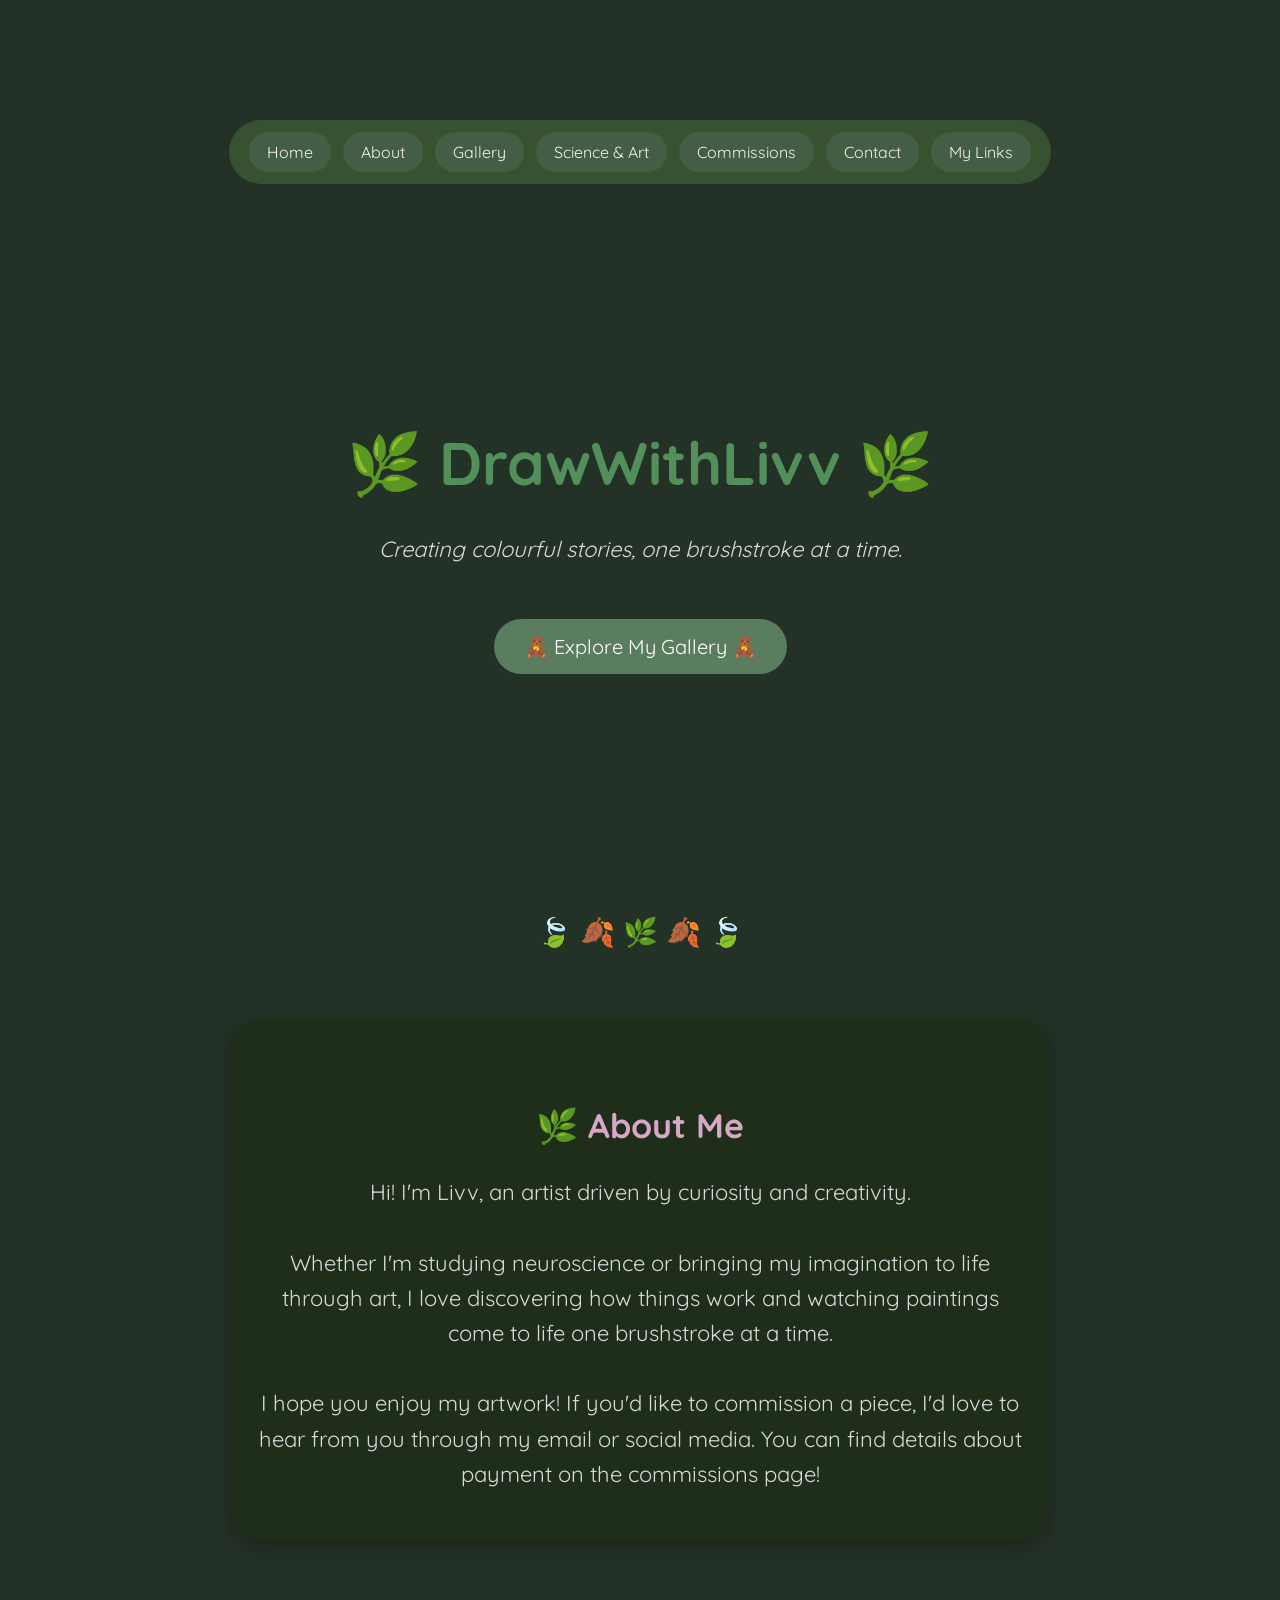
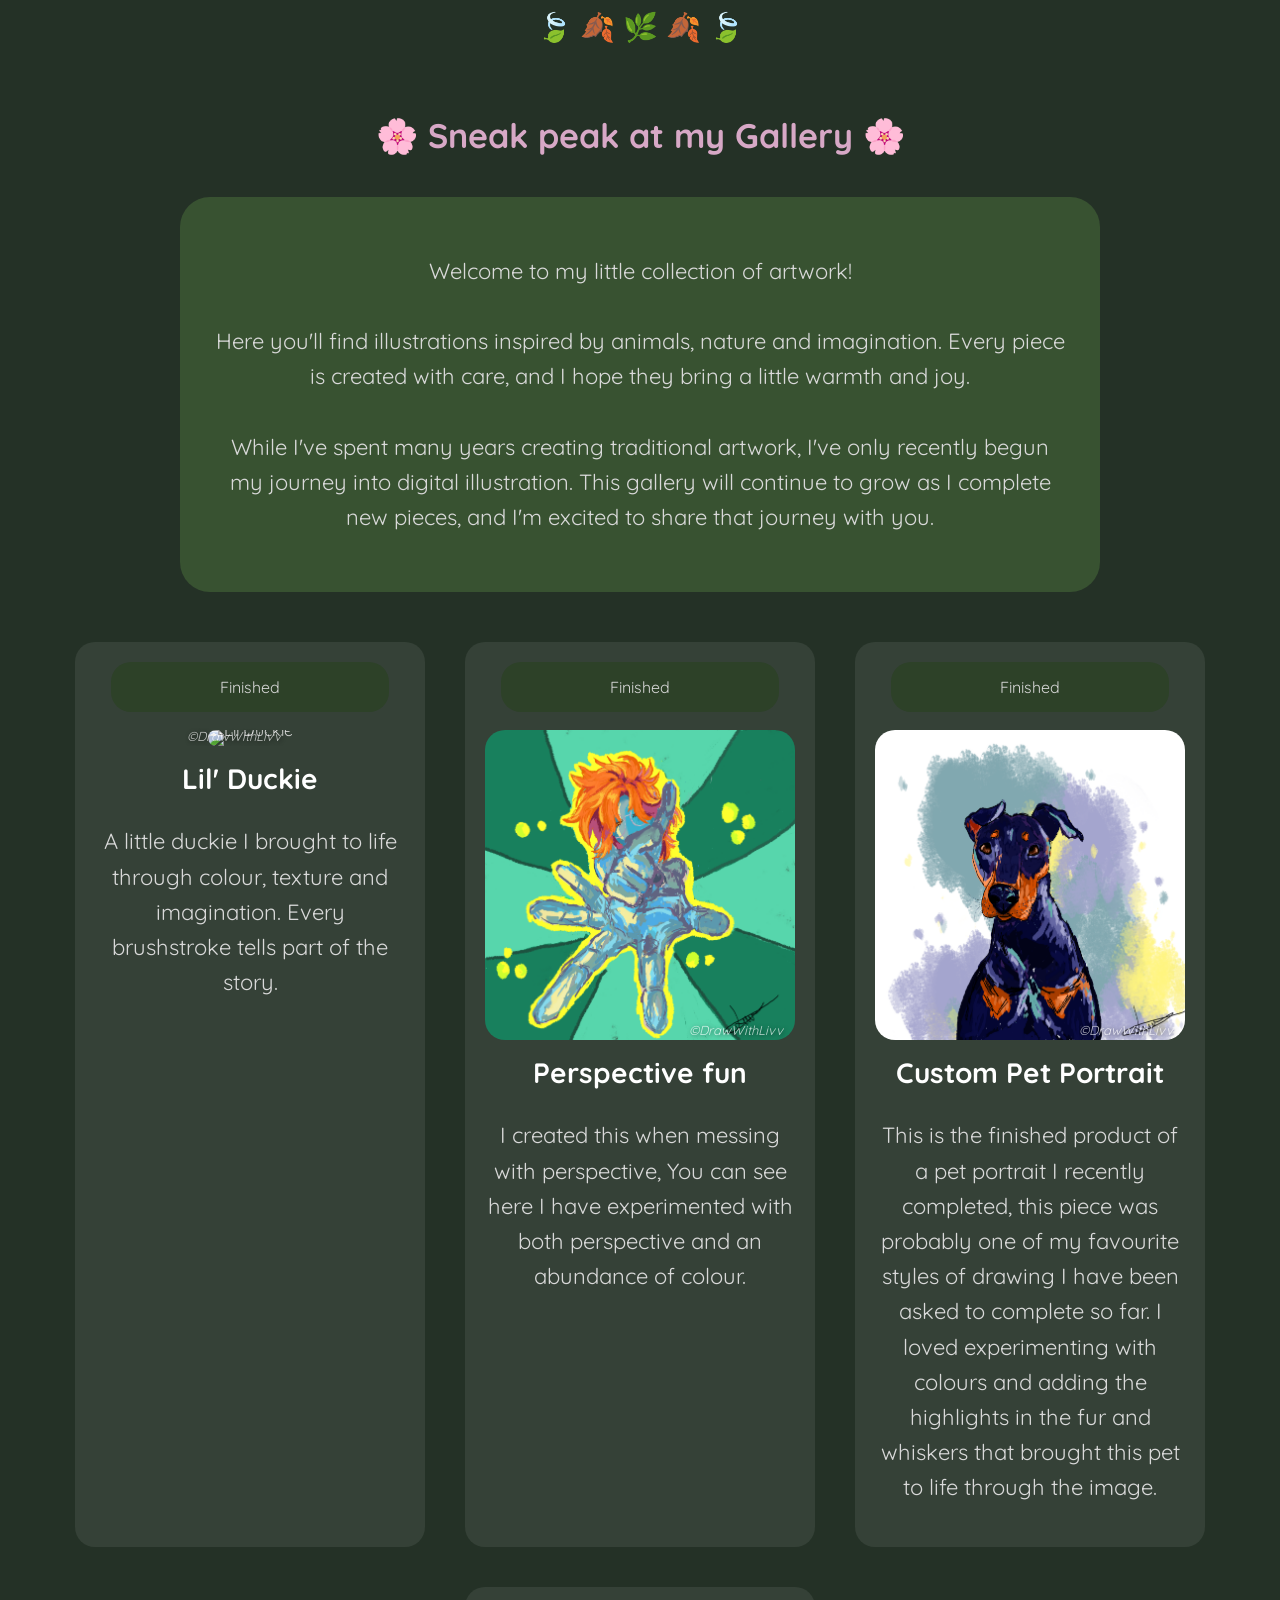
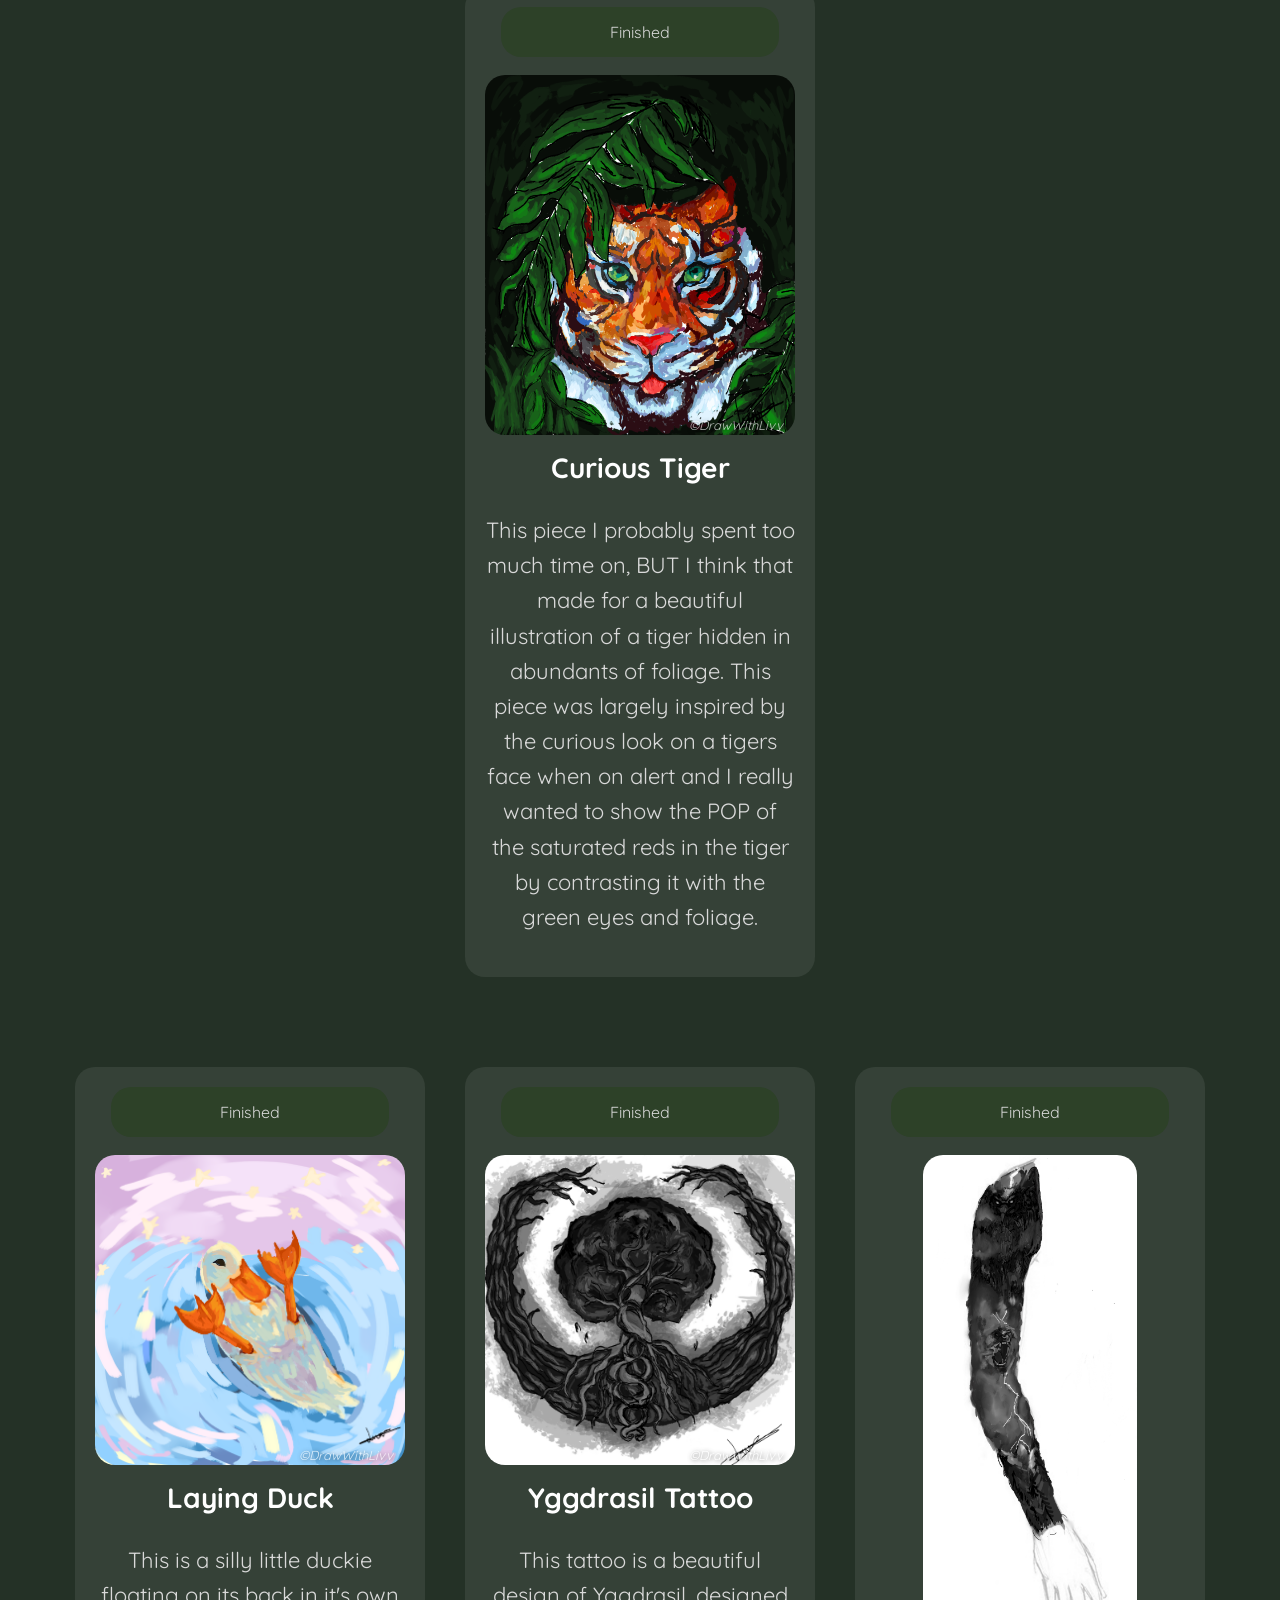
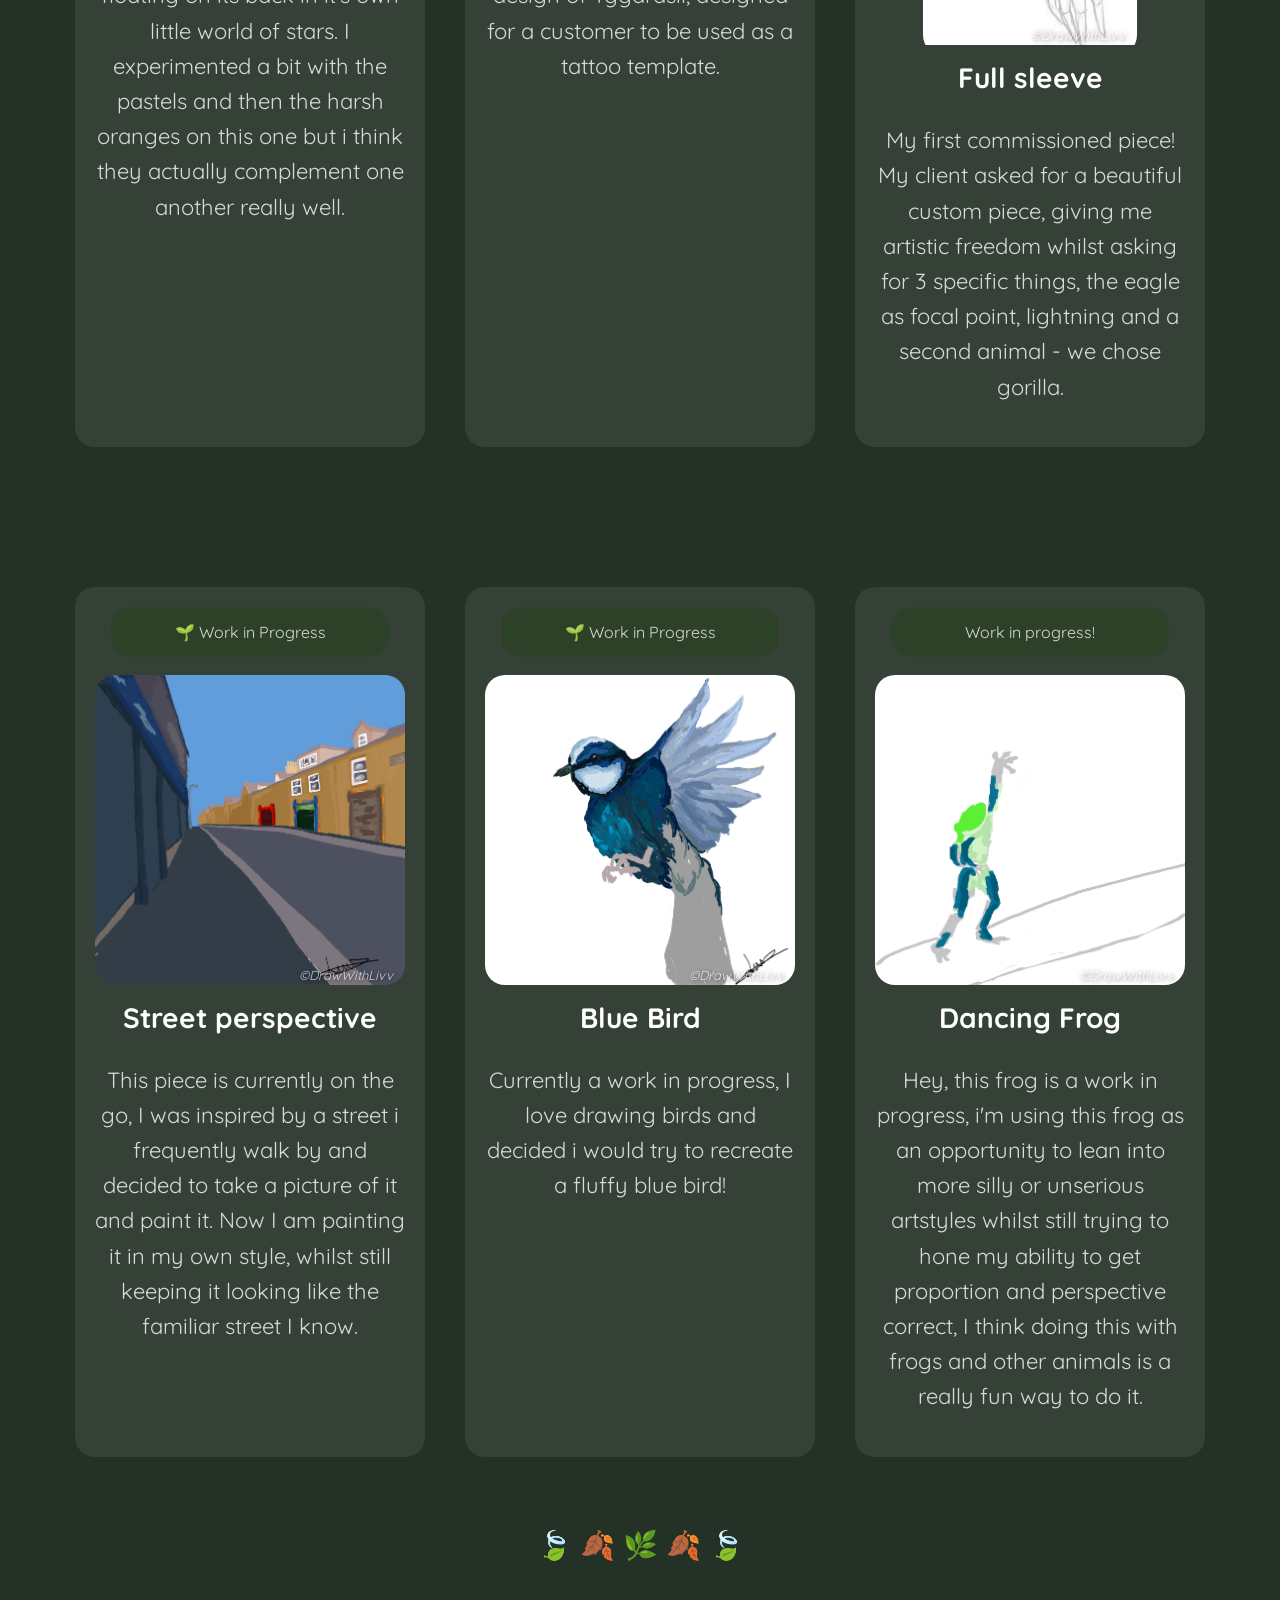
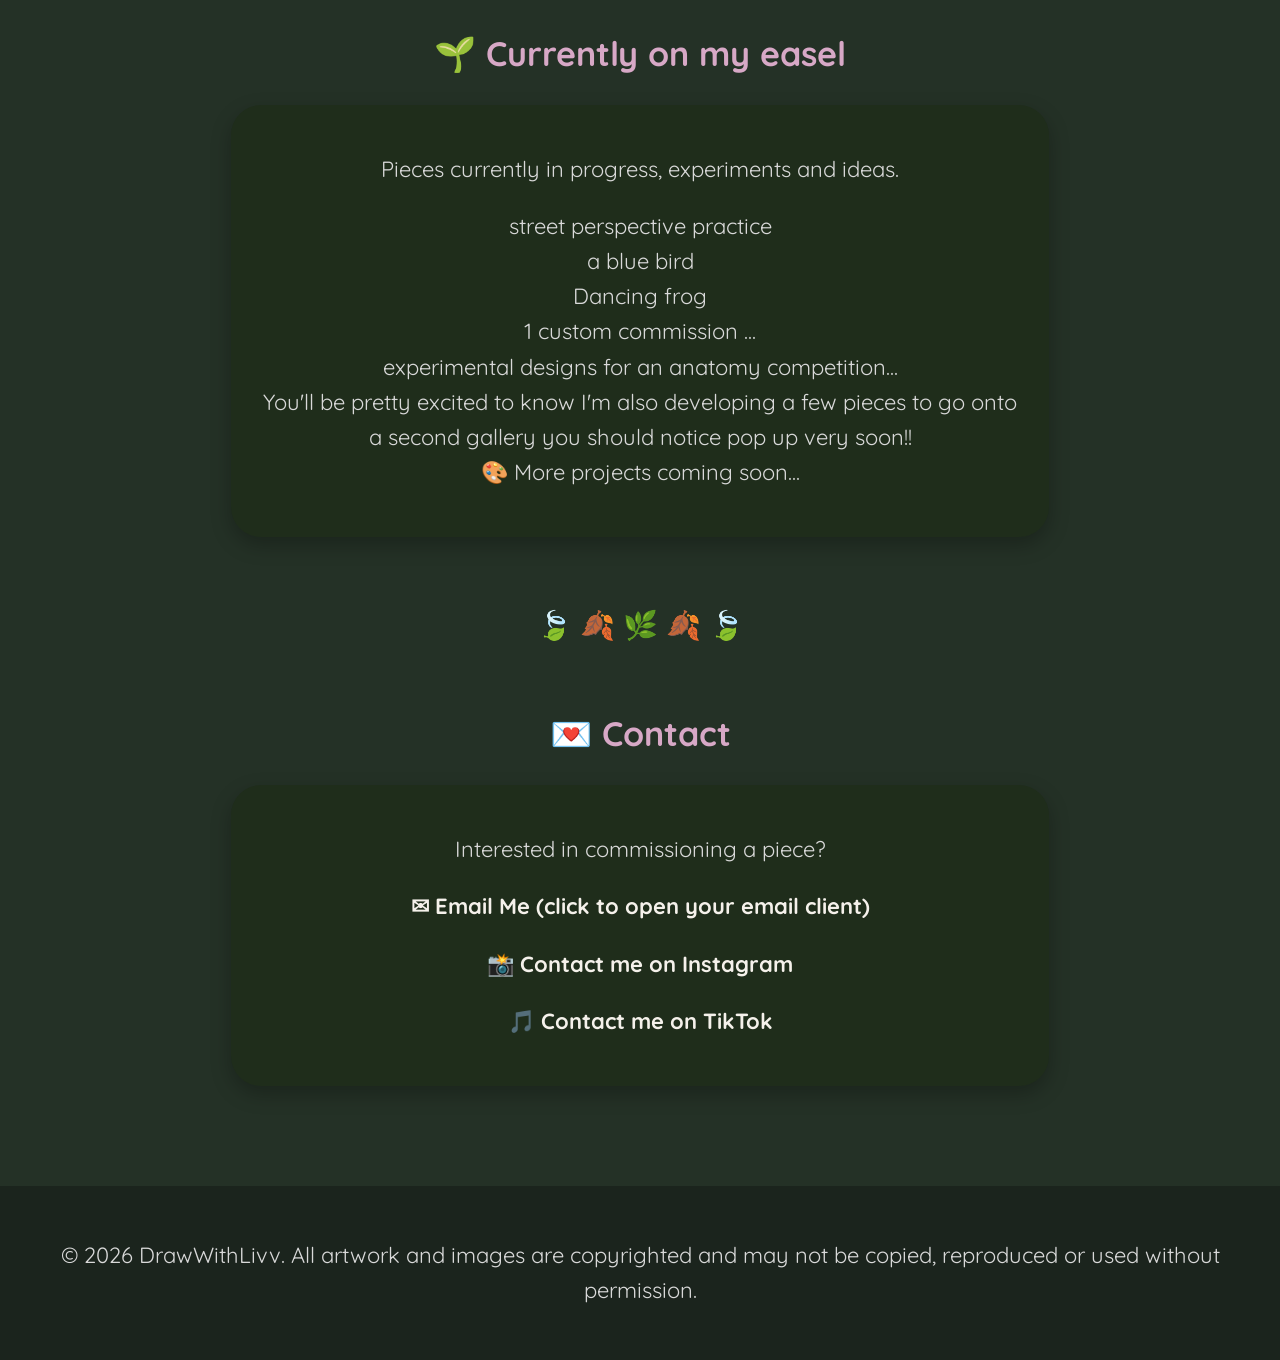
==== index.html @ 55b5cd06 "Update index.html" ====
<!DOCTYPE html>
<html lang="en">

<head>
 
    <!--- pinterest --->
    <meta name="p:domain_verify" content="30b4c8f809db06b66f9fc21a6976aa6a"/>
   
    <!-- Google tag (gtag.js) -->
    <script async src="https://www.googletagmanager.com/gtag/js?id=G-Z549JHGPP0"></script>
    <script>
        window.dataLayer = window.dataLayer || [];
        function gtag(){dataLayer.push(arguments);}
        gtag('js', new Date());

        gtag('config', 'G-Z549JHGPP0');
    </script>

    <meta charset="UTF-8">
    <meta name="viewport" content="width=device-width, initial-scale=1.0">

    <title>DrawWithLivv</title>

    <link rel="preconnect" href="https://fonts.googleapis.com">
    <link rel="preconnect" href="https://fonts.gstatic.com" crossorigin>

    <link href="https://fonts.googleapis.com/css2?family=Quicksand:wght@400;600&family=Caveat:wght@700&display=swap" rel="stylesheet">

    <link rel="stylesheet" href="style.css">
</head>

<body>

    <!-- Navigation -->

    <nav>
        <a href="index.html">Home</a>
        <a href="about.html">About</a>
        <a href="index.html#art">Gallery</a>
        <a href="science-art.html#art">Science & Art</a>
        <a href="commissions.html">Commissions</a>
        <a href="index.html#contact">Contact</a>
        <a href="links.html">My Links</a>
    </nav>


    <!-- Header -->

    <header class="hero">

        <h1>🌿 DrawWithLivv 🌿</h1>

        <p class="tagline">
            Creating colourful stories,
            one brushstroke at a time.
        </p>

        <a href="#art" class="hero-button">
            🧸 Explore My Gallery 🧸
        </a>

    </header>


    <!-- About -->

    <div class="divider">🍃 🍂 🌿 🍂 🍃</div>

    <section id="about">

        <div class="note">

            <h2>🌿 About Me</h2>

            <p>
                Hi! I'm Livv, an artist driven by curiosity and creativity.

                <br><br>

                Whether I'm studying neuroscience or bringing my imagination to life through art, I love discovering how things work and watching paintings come to life one brushstroke at a time.

                <br><br>

                I hope you enjoy my artwork! If you'd like to commission a piece, I'd love to hear from you through my email or social media. You can find details about payment on the commissions page!
            </p>

        </div>

    </section>


    <!-- Gallery -->

    <div class="divider">🍃 🍂 🌿 🍂 🍃</div>

    <section id="art">

        <h2>🌸 Sneak peak at my Gallery 🌸</h2>

        <div class="intro-box">

            <p>

                Welcome to my little collection of artwork!

                <br><br>

                Here you'll find illustrations inspired by animals, nature and imagination. Every piece is created with care, and I hope they bring a little warmth and joy.

                <br><br>

                While I've spent many years creating traditional artwork, I've only recently begun my journey into digital illustration. This gallery will continue to grow as I complete new pieces, and I'm excited to share that journey with you.

            </p>

        </div>


        <!-- Finished pieces -->

        <section class="gallery">


            <!-- Lil' Duckie -->

            <div class="artwork">

                <div class="work-status">
                    <span class="badge finished">
                        Finished
                    </span>
                </div>

                <div class="image-container">

                    <div class="image-wrapper">

                        <img
                            src="my duckie.livv.png"
                            alt="Lil'Duckie"
                            class="gallery-image"
                            onclick="openImage(this)"
                        >

                        <span class="watermark">©DrawWithLivv</span>

                    </div>

                </div>

                <h3>Lil' Duckie</h3>

                <p>
                    A little duckie I brought to life through colour,
                    texture and imagination.
                    Every brushstroke tells part of the story.
                </p>

            </div>


            <!-- OC drawing fun -->

            <div class="artwork">

                <div class="work-status">
                    <span class="badge finished">
                        Finished
                    </span>
                </div>

                <div class="image-container">

                    <div class="image-wrapper">

                        <img
                            src="oc.png"
                            alt="Original Character"
                            class="gallery-image"
                            onclick="openImage(this)"
                        >

                        <span class="watermark">©DrawWithLivv</span>

                    </div>

                </div>

                <h3>Perspective fun</h3>

                <p>
                    I created this when messing with perspective,
                    You can see here I have experimented with both
                    perspective and an abundance of colour.
                </p>

            </div>


            <!-- Atlas.L+M -->

            <div class="artwork">

                <div class="work-status">
                    <span class="badge finished">
                        Finished
                    </span>
                </div>

                <div class="image-container">

                    <div class="image-wrapper">

                        <img
                            src="Atlas.L+M.png"
                            alt="Pet portrait"
                            class="gallery-image"
                            onclick="openImage(this)"
                        >

                        <span class="watermark">©DrawWithLivv</span>

                    </div>

                </div>

                <h3>Custom Pet Portrait</h3>

                <p>
                    This is the finished product of a pet portrait I recently
                    completed, this piece was probably one of my favourite styles
                    of drawing I have been asked to complete so far. I loved
                    experimenting with colours and adding the highlights in the
                    fur and whiskers that brought this pet to life through the image.
                </p>

            </div>


            <!-- Tiger in the wild -->

            <div class="artwork">

                <div class="work-status">
                    <span class="badge finished">
                        Finished
                    </span>
                </div>

                <div class="image-container">

                    <div class="image-wrapper">

                        <img
                            src="tiger.png"
                            alt="Curious Tiger"
                            class="gallery-image"
                            onclick="openImage(this)"
                        >

                        <span class="watermark">©DrawWithLivv</span>

                    </div>

                </div>

                <h3>Curious Tiger</h3>

                <p>
                    This piece I probably spent too much time on, BUT I think
                    that made for a beautiful illustration of a tiger hidden
                    in abundants of foliage. This piece was largely inspired
                    by the curious look on a tigers face when on alert and I
                    really wanted to show the POP of the saturated reds in the
                    tiger by contrasting it with the green eyes and foliage.
                </p>

            </div>

            
 <!-- Duck -->
<section class="gallery extra-gallery">

            <div class="artwork">

                <div class="work-status">
                    <span class="badge finished">
                        Finished
                    </span>
                </div>

                <div class="image-container">

                    <div class="image-wrapper">

                        <img
                            src="duck.png.png"
                            alt="Laying Duck"
                            class="gallery-image"
                            onclick="openImage(this)"
                        >

                        <span class="watermark">©DrawWithLivv</span>

                    </div>

                </div>

                <h3>Laying Duck</h3>

                <p>
                    This is a silly little duckie floating on its back in it's own little world of stars. I experimented a bit with the pastels and then the harsh oranges on this one but i think they actually complement one another really well.
                </p>

            </div>

     
            <!-- Yggdrasil tattoo -->

            <div class="artwork">

                <div class="work-status">
                    <span class="badge finished">
                        Finished
                    </span>
                </div>

                <div class="image-container">

                    <div class="image-wrapper">

                        <img
                            src="yggdrasil jude commis.png"
                            alt="Yggdrasil Tattoo"
                            class="gallery-image"
                            onclick="openImage(this)"
                        >

                        <span class="watermark">©DrawWithLivv</span>

                    </div>

                </div>

                <h3>Yggdrasil Tattoo</h3>

                <p>
                    This tattoo is a beautiful design of Yggdrasil, designed for a customer to be used as a tattoo template.
                </p>

            </div>


            <!-- Full Sleeve Commission -->

            <div class="artwork">

                <div class="work-status">
                    <span class="badge finished">
                        Finished
                    </span>
                </div>

                <div class="image-container">

                    <div class="image-wrapper">

                        <img
                            src="sleeve.jpg"
                            alt="Tattoo Custom Piece"
                            class="gallery-image"
                            onclick="openImage(this)"
                        >

                        <span class="watermark">©DrawWithLivv</span>

                    </div>

                </div>

                <h3>Full sleeve</h3>

                <p>
                    My first commissioned piece! My client asked for a beautiful
                    custom piece, giving me artistic freedom whilst asking for
                    3 specific things, the eagle as focal point, lightning
                    and a second animal - we chose gorilla.
                </p>

            </div>

        </section>
        
        <!-- Unfinished pieces -->

        <section class="gallery">


            <!-- Street Perspective -->

            <div class="artwork">

                <div class="work-status">
                    <span class="badge wip">
                        🌱 Work in Progress
                    </span>
                </div>

                <div class="image-container">

                    <div class="image-wrapper">

                        <img
                            src="street view progress.png"
                            alt="Street perspective"
                            class="gallery-image"
                            onclick="openImage(this)"
                        >

                        <span class="watermark">©DrawWithLivv</span>

                    </div>

                </div>

                <h3>Street perspective</h3>

                <p>
                    This piece is currently on the go, I was inspired by a street
                    i frequently walk by and decided to take a picture of it and
                    paint it. Now I am painting it in my own style, whilst still
                    keeping it looking like the familiar street I know.
                </p>

            </div>



            <!-- Bird -->

            <div class="artwork">

                <div class="work-status">
                    <span class="badge wip">
                        🌱 Work in Progress
                    </span>
                </div>

                <div class="image-container">

                    <div class="image-wrapper">

                        <img
                            src="bird.png"
                            alt="Blue Bird"
                            class="gallery-image"
                            onclick="openImage(this)"
                        >

                        <span class="watermark">©DrawWithLivv</span>

                    </div>

                </div>

                <h3>Blue Bird</h3>

                <p>
                    Currently a work in progress, I love drawing birds and decided i would try to recreate a fluffy blue bird!
                </p>

            </div>

           
         <!-- Dancing Frog -->
    
     <div class="artwork">

        <div class="work-status">
            <span class="badge wip">
                Work in progress!
            </span>
        </div>

        <div class="image-container">
            <div class="image-wrapper">

                <img
                    src="frog pose.png"
                    alt="Dancing Frog"
                    class="gallery-image"
                    onclick="openImage(this)"
                >

                <span class="watermark">©DrawWithLivv</span>

            </div>
        </div>

        <h3>Dancing Frog</h3>

        <p>
            Hey, this frog is a work in progress, i'm using this frog as
            an opportunity to lean into more silly or unserious artstyles
            whilst still trying to hone my ability to get proportion and
            perspective correct, I think doing this with frogs and other
            animals is a really fun way to do it.
        </p>

    </div>

      </section>

    </section>


        
    <!-- FULL-SCREEN IMAGE VIEWER -->

    <div id="imageViewer" class="image-viewer">

        <button class="close-viewer" onclick="closeImage()">
            &times;
        </button>

        <div class="viewer-image-container">

            <img id="viewerImage" src="" alt="Artwork">

            <span class="viewer-watermark">
                ©DrawWithLivv
            </span>

        </div>

    </div>


    <script>

        function openImage(image) {

            const viewer = document.getElementById("imageViewer");
            const viewerImage = document.getElementById("viewerImage");

            viewerImage.src = image.src;
            viewerImage.alt = image.alt;

            viewer.classList.add("active");

            document.body.classList.add("viewer-open");
        }


        function closeImage() {

            const viewer = document.getElementById("imageViewer");

            viewer.classList.remove("active");

            document.body.classList.remove("viewer-open");
        }


        /* Close when clicking outside the artwork */

        document.getElementById("imageViewer").addEventListener("click", function(event) {

            if (event.target === this) {
                closeImage();
            }

        });


        /* Close with Escape key */

        document.addEventListener("keydown", function(event) {

            if (event.key === "Escape") {
                closeImage();
            }

        });


        /* Disable right-click on gallery and viewer images */

        document.addEventListener("contextmenu", function(event) {

            if (
                event.target.tagName === "IMG" ||
                event.target.classList.contains("image-container") ||
                event.target.classList.contains("viewer-image-container")
            ) {
                event.preventDefault();
            }

        });


        /* Prevent dragging images */

        document.addEventListener("dragstart", function(event) {

            if (event.target.tagName === "IMG") {
                event.preventDefault();
            }

        });

    </script>


    <!-- Progress -->

    <div class="divider">🍃 🍂 🌿 🍂 🍃</div>

    <section id="progress">

        <h2>🌱 Currently on my easel</h2>

        <div class="note">

            <p>
                Pieces currently in progress, experiments and ideas.
            </p>

            <p>
                street perspective practice
                <br>
                a blue bird
                <br>
                Dancing frog
                <br>
                1 custom commission ...
                <br>
                experimental designs for an anatomy competition...
                <br>
                You'll be pretty excited to know I'm also developing a few pieces to go onto a second gallery you should notice pop up very soon!!
                <br>
                🎨 More projects coming soon...
            </p>

        </div>

    </section>


    <!-- Contact -->

    <div class="divider">🍃 🍂 🌿 🍂 🍃</div>

    <section id="contact">

        <h2>💌 Contact</h2>

        <div class="note">

            <p>
                Interested in commissioning a piece?
            </p>

            <p>
                <a href="mailto:drawwithlivv@gmail.com">
                    ✉ Email Me (click to open your email client)
                </a>
            </p>

            <p>
                <a href="https://www.instagram.com/drawwithlivv/" target="_blank" rel="noopener noreferrer">
                    📸 Contact me on Instagram
                </a>
            </p>

            <p>
                <a href="https://www.tiktok.com/@draw_with_livv" target="_blank" rel="noopener noreferrer">
                    🎵 Contact me on TikTok
                </a>
            </p>

        </div>

    </section>


    <!-- Footer -->

    <footer>

        <p>
            © 2026 DrawWithLivv. All artwork and images are copyrighted and may not be copied, reproduced or used without permission.
        </p>

    </footer>

</body>

</html>
---- style.css ----
/* ---------- GENERAL ---------- */

html{
    scroll-behavior:smooth;
}

body{
    background-color:#243126;
    color:#d9d9d9;

    font-family:Arial, sans-serif;

    text-align:center;

    margin:0;

    padding-top:100px;
}
body{
    font-family:'Quicksand', sans-serif;
}
note{

    max-width:800px;

    margin:50px auto;

    padding:40px;

    background:#385231;

    border-radius:30px;

    box-shadow:0 10px 25px rgba(0,0,0,0.2);

}

/* ---------- HEADER ---------- */

header{
    margin-top:30px;
    margin-bottom:60px;
}

h1{
    font-size:60px;
    color:#528f5b;
    margin-bottom:10px;
}

.tagline{
    font-size:22px;
    font-style:italic;
    color:#d9d9d9;
}
.hero{

    min-height:70vh;

    display:flex;

    flex-direction:column;

    justify-content:center;

    align-items:center;

}
.hero-button{

    margin-top:30px;

    background:#5b7d5f;

    color:white;

    padding:15px 30px;

    border-radius:999px;

    text-decoration:none;

    font-size:20px;

    transition:0.3s;

}
.hero-button:hover{

    background:#6d9472;

    transform:translateY(-3px);

}


/* ---------- HEADINGS ---------- */

h2{
    color:#d7a8c6;
    font-size:34px;
    margin-top:60px;
}

h3{
    color:#ffffff;
    font-size:28px;
}

.divider{

    font-size:28px;

    margin:70px 0;

}
/* ---------- TEXT ---------- */

p{
    font-size:22px;
    line-height:1.6;
    color:#d9d9d9;
}
.intro-box{

    max-width: 850px;

    margin: 40px auto;

    padding: 35px;

    background-color: #385231;

    border-radius: 30px;

    line-height: 1.8;

}


/* ---------- NAVIGATION ---------- */

nav{

    position:sticky;

    top:0;

    z-index:1000;

    display:flex;

    justify-content:center;

    flex-wrap:wrap;

    gap:12px;

    background:#385231;

    padding:12px 20px;

    border-radius:999px;

    width:fit-content;

    max-width:90%;

    margin:20px auto;

}

nav a{

    background:#445e45;

    color:#f5f1eb;

    padding:10px 18px;

    border-radius:999px;

    text-decoration:none;

    transition:0.3s;

}

nav a:hover{

    background:#6d9472;

    transform:translateY(-2px);

}



/* ---------- GALLERY ---------- */

.gallery{

    display:flex;

    justify-content:center;

    flex-wrap:wrap;

    gap:40px;

    margin-top:50px;

}

/* ==============================
   ARTWORK CARDS
   ============================== */

.artwork {
    width: 350px;
    background: rgba(255, 255, 255, 0.08);
    border-radius: 20px;
    padding: 20px;
    box-sizing: border-box;
    transition: 0.3s ease;
}

.artwork:hover {
    transform: translateY(-5px);
}


/* ==============================
   IMAGE CONTAINER
   ============================== */

.image-container {
    width: 100%;
    display: flex;
    align-items: center;
    justify-content: center;
}

.image-wrapper {
    position: relative;
    display: inline-block;
    max-width: 100%;
    max-height: 500px;
    line-height: 0;
}



/* ==============================
   GALLERY IMAGE
   ============================== */

.gallery-image {
    display: block;
    width: auto;
    height: auto;
    max-width: 100%;
    max-height: 500px;
    border-radius: 20px;
    cursor: pointer;
    transition: 0.4s;
}


/* ==============================
   WATERMARK
   ============================== */

.watermark {
    position: absolute;
    bottom: 8px;
    right: 10px;

    color: white;
    font-size: 13px;
    font-style: italic;
    font-weight: normal;

    opacity: 0.7;

    text-shadow: 1px 1px 4px rgba(0, 0, 0, 0.8);

    pointer-events: none;
    user-select: none;
    z-index: 10;
}


/* ==============================
   ARTWORK TEXT
   ============================== */

.artwork h3 {
    margin-top: 15px;
}

.artwork p {
    margin-top: 8px;
}


/* ==============================
   GALLERY LAYOUT
   ============================== */

.gallery {
    display: flex;
    justify-content: center;
    flex-wrap: wrap;
    gap: 40px;
    margin-top: 50px;
}


/* ---------- IMAGES ---------- */

.artwork img{

    width:100%;

    border-radius:20px;

    transition:0.4s;

}

.artwork:hover img{

    transform:scale(1.03);

}
.artwork img{

    margin-top:10px;

}
.artwork img {
    user-select: none;
    -webkit-user-drag: none;
}

/* ---------- LITTLE STATUS BOX ---------- */

.work-status{

    background:#2d4128;

    width:80%;

    margin:0 auto 20px;

    padding:15px;

    border-radius:20px;

}


/* ---------- NOTE BOXES ---------- */

.note{

    background:#1f2d1b;

    width:60%;

    margin:30px auto;

    padding:25px;

    border-radius:30px;

    box-shadow:0 8px 20px rgba(0,0,0,0.25);

}
/* ---------- FOOTER ---------- */

footer{

    margin-top:100px;

    padding:30px;

    background:#1b241d;

    color:#f2eee7;

    font-size:16px;

}
/* ---------- MEDIA QUERIES ---------- */
#contact a{

    color:#f5f1eb;

    text-decoration:none;

    font-weight:bold;

    transition:0.3s;

}
#contact a:hover{

    color:#e9bfd7;

}
@media (max-width: 768px) {

    nav {

        border-radius: 20px;

        padding: 15px;

    }

    nav a {

        font-size: 16px;

        margin: 5px;

    }

}


/* ========================================
   WORK STATUS
   ======================================== */

.work-status {
    margin-bottom: 8px;
}


/* ========================================
   MOBILE WATERMARK
   ======================================== */

@media (max-width: 600px) {

    .watermark {
        bottom: 8px;
        right: 8px;
        font-size: 11px;
    }

}
 /* =========================================
    GALLERY IMAGE
    ========================================= */

.image-container {
    position: relative;
    width: 100%;
    overflow: hidden;
}

.gallery-image {
    display: block;
    width: 100%;
    height: auto;
    cursor: pointer;
}


/* =========================================
   GALLERY WATERMARK
   ========================================= */

.watermark {
    position: absolute;

    bottom: 10px;
    right: 12px;

    color: white;
    font-size: 13px;
    font-style: italic;

    opacity: 0.7;

    text-shadow:
        1px 1px 4px rgba(0, 0, 0, 0.8);

    pointer-events: none;
    user-select: none;

    z-index: 5;
}


/* =========================================
   FULL-SCREEN IMAGE VIEWER
   ========================================= */

.image-viewer {
    position: fixed;

    inset: 0;

    width: 100%;
    height: 100%;

    background: rgba(0, 0, 0, 0.92);

    display: none;

    align-items: center;
    justify-content: center;

    padding: 30px;

    box-sizing: border-box;

    z-index: 9999;
}


/* When opened */

.image-viewer.active {
    display: flex;
}


/* =========================================
   LARGE IMAGE
   ========================================= */

.viewer-image-container {
    position: relative;

    max-width: 95vw;
    max-height: 90vh;

    display: flex;

    align-items: center;
    justify-content: center;
}


.viewer-image-container img {
    display: block;

    max-width: 95vw;
    max-height: 90vh;

    width: auto;
    height: auto;

    object-fit: contain;

    user-select: none;
    -webkit-user-drag: none;
}


/* =========================================
   VIEWER WATERMARK
   ========================================= */

.viewer-watermark {
    position: absolute;

    bottom: 12px;
    right: 15px;

    color: white;

    font-size: 16px;
    font-style: italic;

    opacity: 0.7;

    text-shadow:
        1px 1px 5px rgba(0, 0, 0, 0.9);

    pointer-events: none;
    user-select: none;

    z-index: 10;
}


/* =========================================
   CLOSE BUTTON
   ========================================= */

.close-viewer {
    position: absolute;

    top: 20px;
    right: 25px;

    width: 45px;
    height: 45px;

    border: none;
    border-radius: 50%;

    background: rgba(255, 255, 255, 0.15);

    color: white;

    font-size: 32px;
    line-height: 40px;

    cursor: pointer;

    z-index: 10000;
}


.close-viewer:hover {
    background: rgba(255, 255, 255, 0.3);
}


/* =========================================
   MOBILE
   ========================================= */

@media (max-width: 600px) {

    .image-viewer {
        padding: 15px;
    }

    .viewer-image-container {
        max-width: 100vw;
        max-height: 90vh;
    }

    .viewer-image-container img {
        max-width: 100vw;
        max-height: 90vh;
    }

    .viewer-watermark {
        bottom: 8px;
        right: 10px;
        font-size: 12px;
    }

    .watermark {
        bottom: 7px;
        right: 8px;
        font-size: 11px;
    }

    .close-viewer {
        top: 12px;
        right: 12px;

        width: 40px;
        height: 40px;

        font-size: 28px;
    }

}


/* Prevent scrolling behind viewer */

body.viewer-open {
    overflow: hidden;
}

/* =========================================
   SCIENCE ART FLIP CARDS
   Add this section after the existing site styles.
========================================= */

/* Keep the existing artwork card dimensions, colors and padding. */
.artwork.flip-card {
    perspective: 1000px;
    cursor: pointer;
    transform: none;
}

/* Disable the existing artwork hover lift on flip cards. */
.artwork.flip-card:hover {
    transform: none;
}

/* The inner card takes its height from the front face. */
.artwork.flip-card .flip-card-inner {
    position: relative;
    width: 100%;
    transform-style: preserve-3d;
    transition: transform 0.7s ease;
}

/* Rotate both faces together. */
.artwork.flip-card.flipped .flip-card-inner {
    transform: rotateY(180deg);
}

/* Front and back share the same card area. */
.artwork.flip-card .flip-card-front,
.artwork.flip-card .flip-card-back {
    box-sizing: border-box;
    width: 100%;
    border-radius: 12px;
    backface-visibility: hidden;
    -webkit-backface-visibility: hidden;
}

/* Front stays in normal flow so it determines card height. */
.artwork.flip-card .flip-card-front {
    position: relative;
    background: #243126;
}

/* Back sits directly over the front. */
.artwork.flip-card .flip-card-back {
    position: absolute;
    inset: 0;
    height: 100%;
    overflow-y: auto;
    padding: 20px;
    background: #385231;
    color: #d9d9d9;
    transform: rotateY(180deg);
}

/* Keep the back-side sketches within the card. */
.artwork.flip-card .flip-card-back img {
    display: block;
    width: 100%;
    max-width: 100%;
    height: auto;
    margin: 15px auto;
    border-radius: 12px;
    transform: none;
}

/* Don't enlarge the sketch images when the card is hovered. */
.artwork.flip-card:hover .flip-card-back img {
    transform: none;
}

.artwork.flip-card .flip-hint {
    font-size: 16px;
    text-align: center;
    opacity: 0.8;
}

.artwork.flip-card:focus-visible {
    outline: 3px solid #d7a8c6;
    outline-offset: 4px;
}

@media (max-width: 600px) {
    .artwork.flip-card .flip-card-back {
        padding: 12px;
    }
}

@media (prefers-reduced-motion: reduce) {
    .artwork.flip-card .flip-card-inner {
        transition: none;
    }
}

/* Make the science art flip cards wider */
.artwork.flip-card {
    width: 550px;
    max-width: 95vw;
    margin-left: auto;
    margin-right: auto;
}

/* Keep the artwork fitting inside the wider card */
.flip-card-front .image-wrapper {
    width: 100%;
    max-width: 100%;
}

.flip-card-front .gallery-image {
    max-width: 100%;
    height: auto;
}

/* Keep the back side within the card */
.flip-card-back {
    width: 100%;
    box-sizing: border-box;
}

/* =========================================
   PERSONALISED COMMISSION CARD
========================================= */

.artwork.personalised-commission {
    width: 550px;
    max-width: 95%;
    margin: 40px auto;
    box-sizing: border-box;
}

/* Image container */
.artwork.personalised-commission .image-container {
    display: block;
    width: 100%;
}

/* Image wrapper */
.artwork.personalised-commission .image-wrapper {
    width: 100%;
    max-width: 100%;
    max-height: none;
}

/* Keep the rectangular image proportional */
.artwork.personalised-commission .gallery-image {
    display: block;
    width: 100%;
    height: auto;
    max-width: 100%;
    max-height: none;
    object-fit: contain;
}

/* Description */
.artwork.personalised-commission p {
    overflow-wrap: break-word;
    line-height: 1.6;
}

/* Mobile layout */
@media (max-width: 600px) {
    .artwork.personalised-commission {
        width: 95%;
        padding: 15px;
    }
}

/* =========================================
   EXTRA WORK IN PROGRESS GALLERY
========================================= */

.extra-gallery {
    display: flex;
    flex-wrap: wrap;
    justify-content: center;
    align-items: stretch;
    gap: 40px;
    margin: 50px auto;
}


/* Personalised Commission card */
.extra-gallery > .artwork.personalised-commission {
    width: 550px;
    max-width: 95%;
    margin: 0;
    box-sizing: border-box;
}

/* Keep the commission image proportional */
.extra-gallery .personalised-commission .image-container {
    display: block;
    width: 100%;
}

.extra-gallery .personalised-commission .image-wrapper {
    width: 100%;
    max-width: 100%;
    max-height: none;
}

.extra-gallery .personalised-commission .gallery-image {
    display: block;
    width: 100%;
    height: auto;
    max-width: 100%;
    max-height: none;
    object-fit: contain;
}

/* Mobile screens */
@media (max-width: 600px) {
    .extra-gallery {
        gap: 30px;
    }

    .extra-gallery > .artwork,
    .extra-gallery > .artwork.personalised-commission {
        width: 95%;
        max-width: 95%;
    }
}

/* Science and art blackboard css */

.blackboard {
    background-colour:#003300;
    colour: white;
    padding: 20px;
    border: 5px solid #8B4513;
    border-radius: 10px;
    font-family: 'Courier New', Courier, monospace;
}
.blackboard h1 {
    font size: 36px;
}
.blackboard p {
    font-size: 18px;
}

@media (max - width: 768px) {
    .blackboard {
        padding: 10px;
        border-width: 3px;
    }
    .blackboard h1 {
        font-size: 24px;
    }
    .blackboard p {
        font-size: 14px;
    }
}
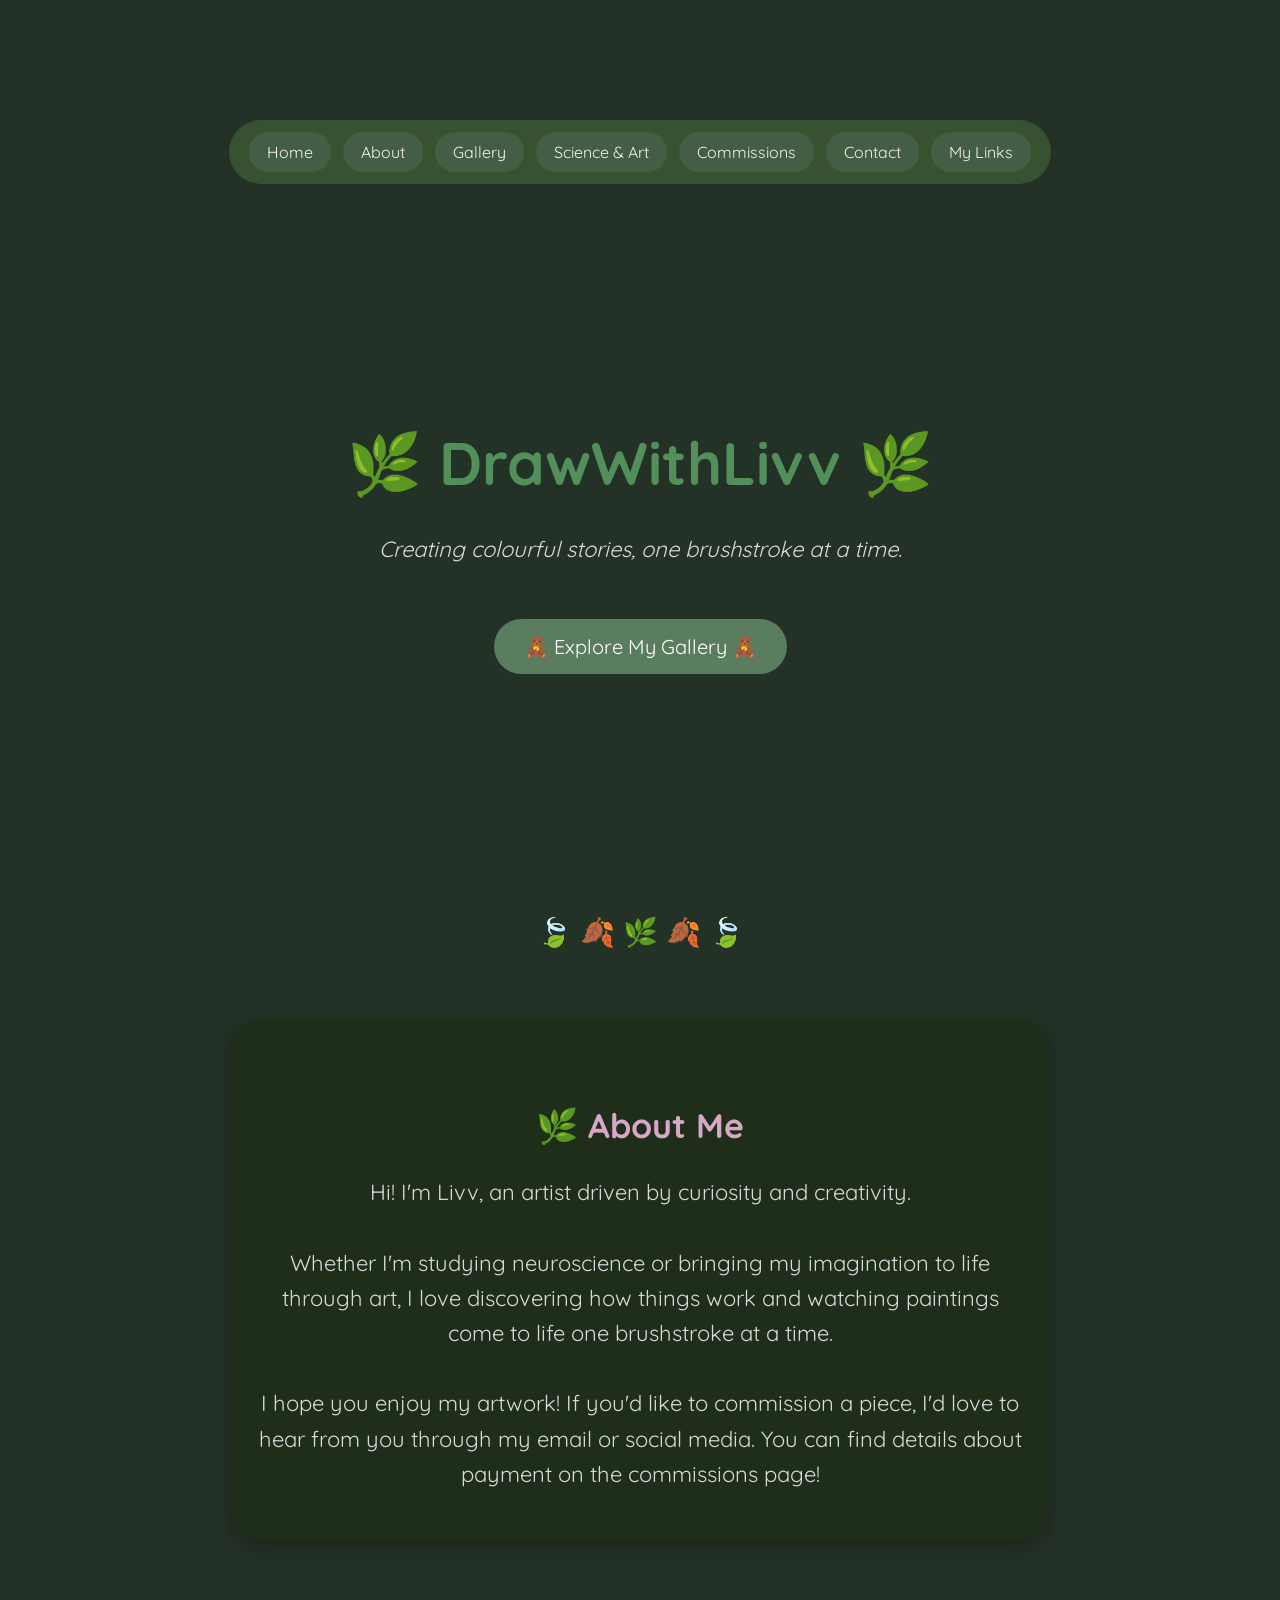
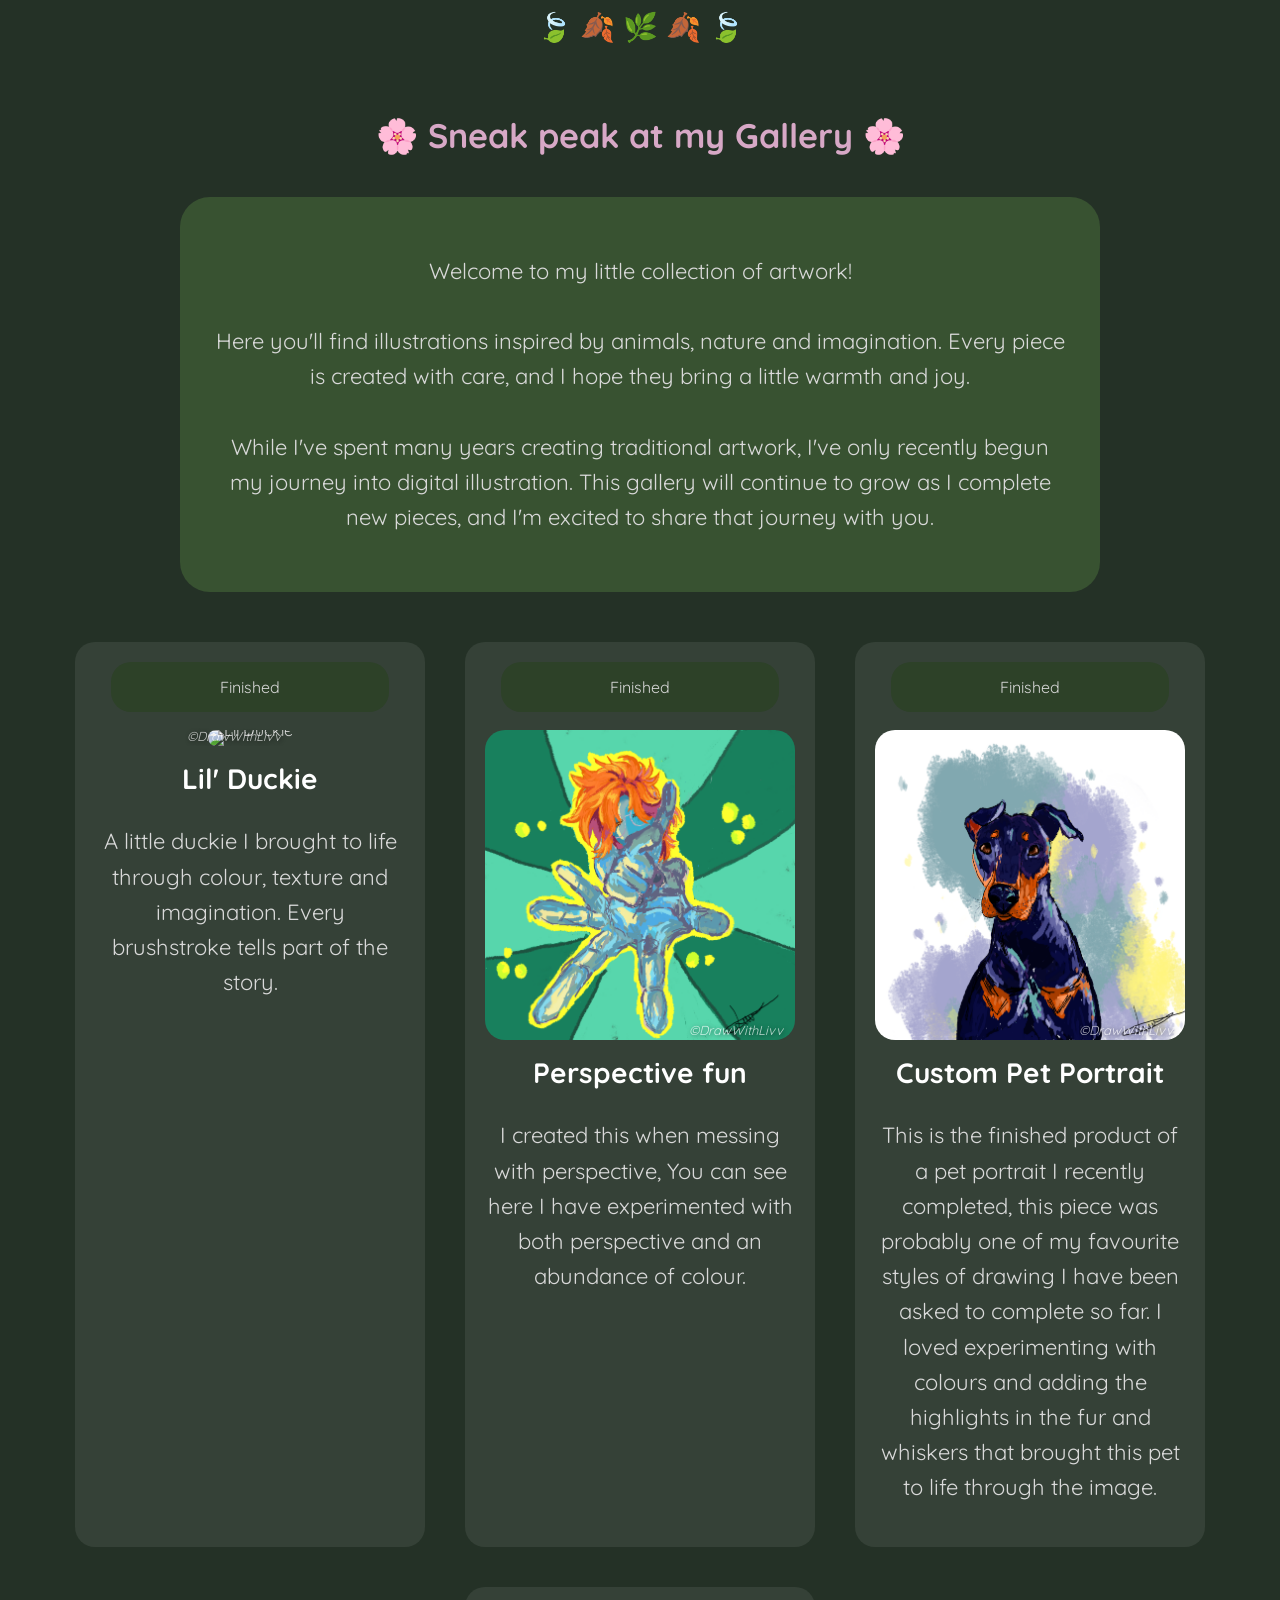
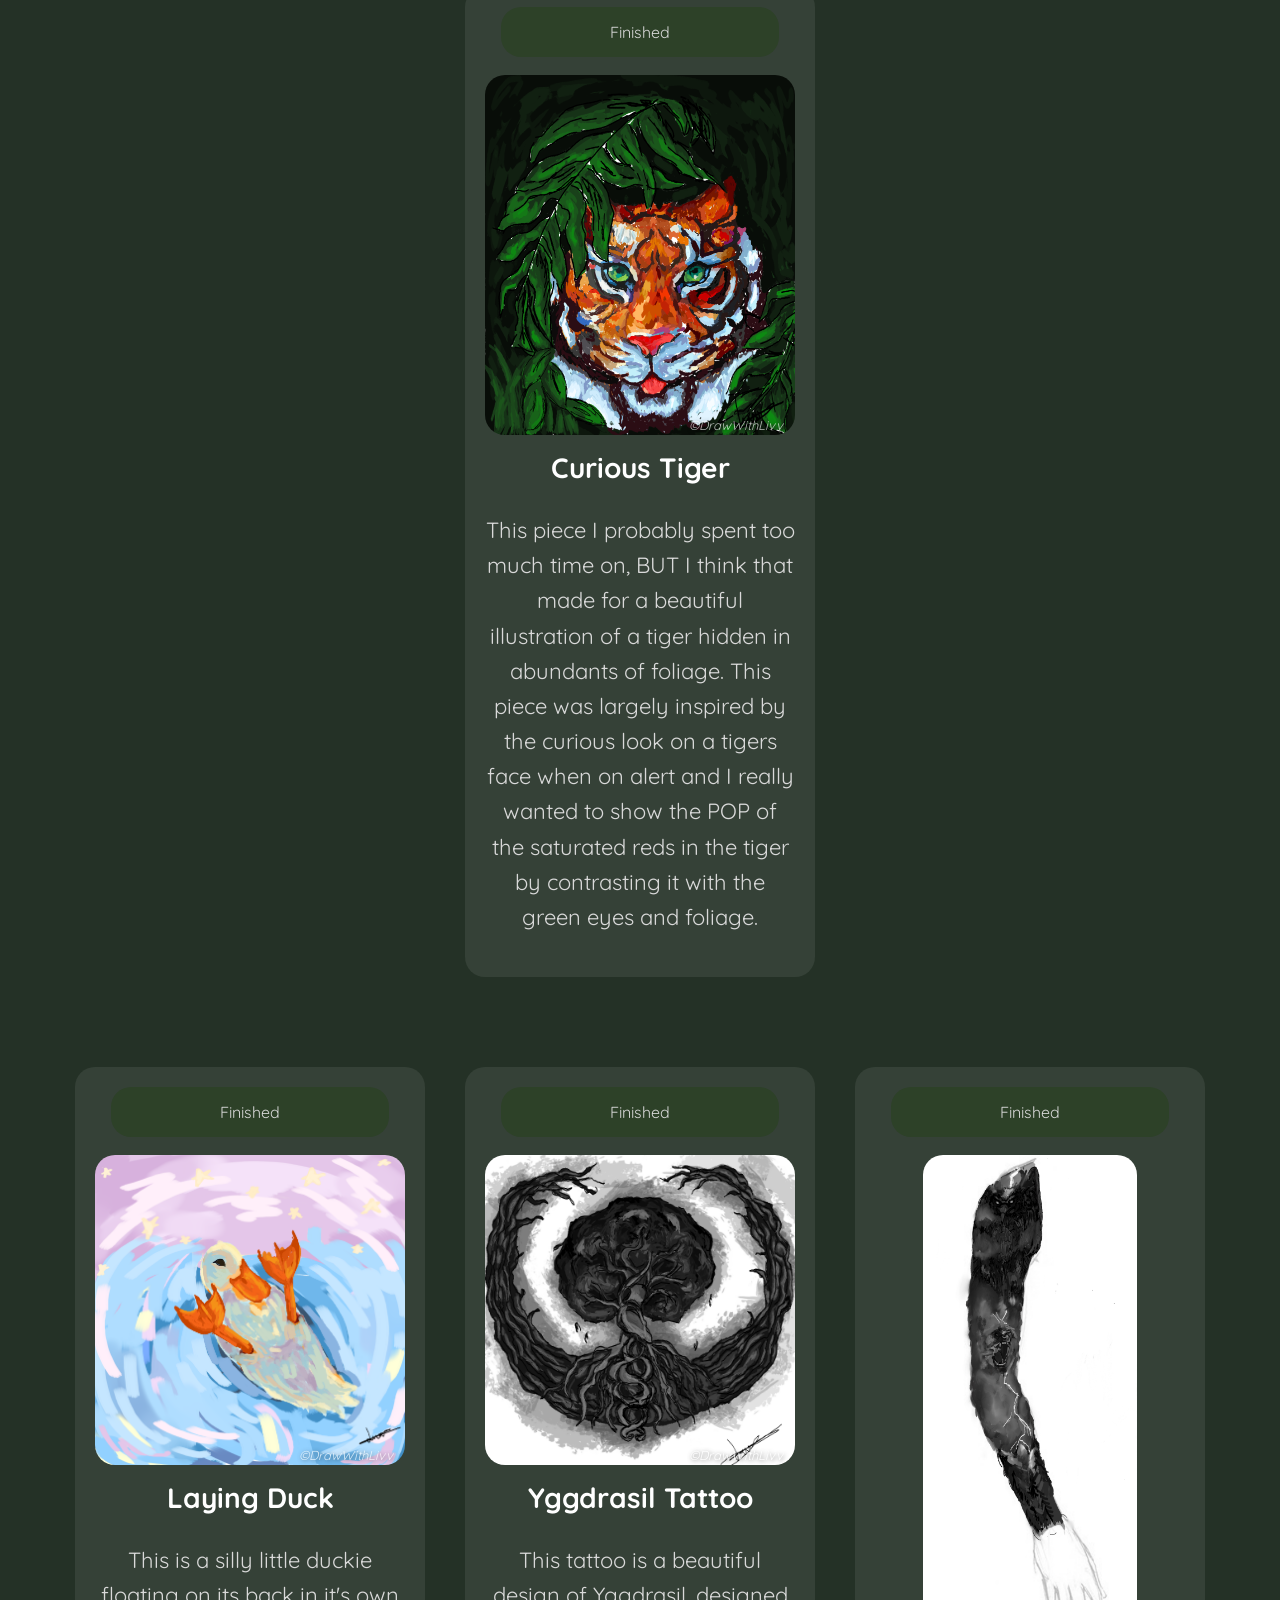
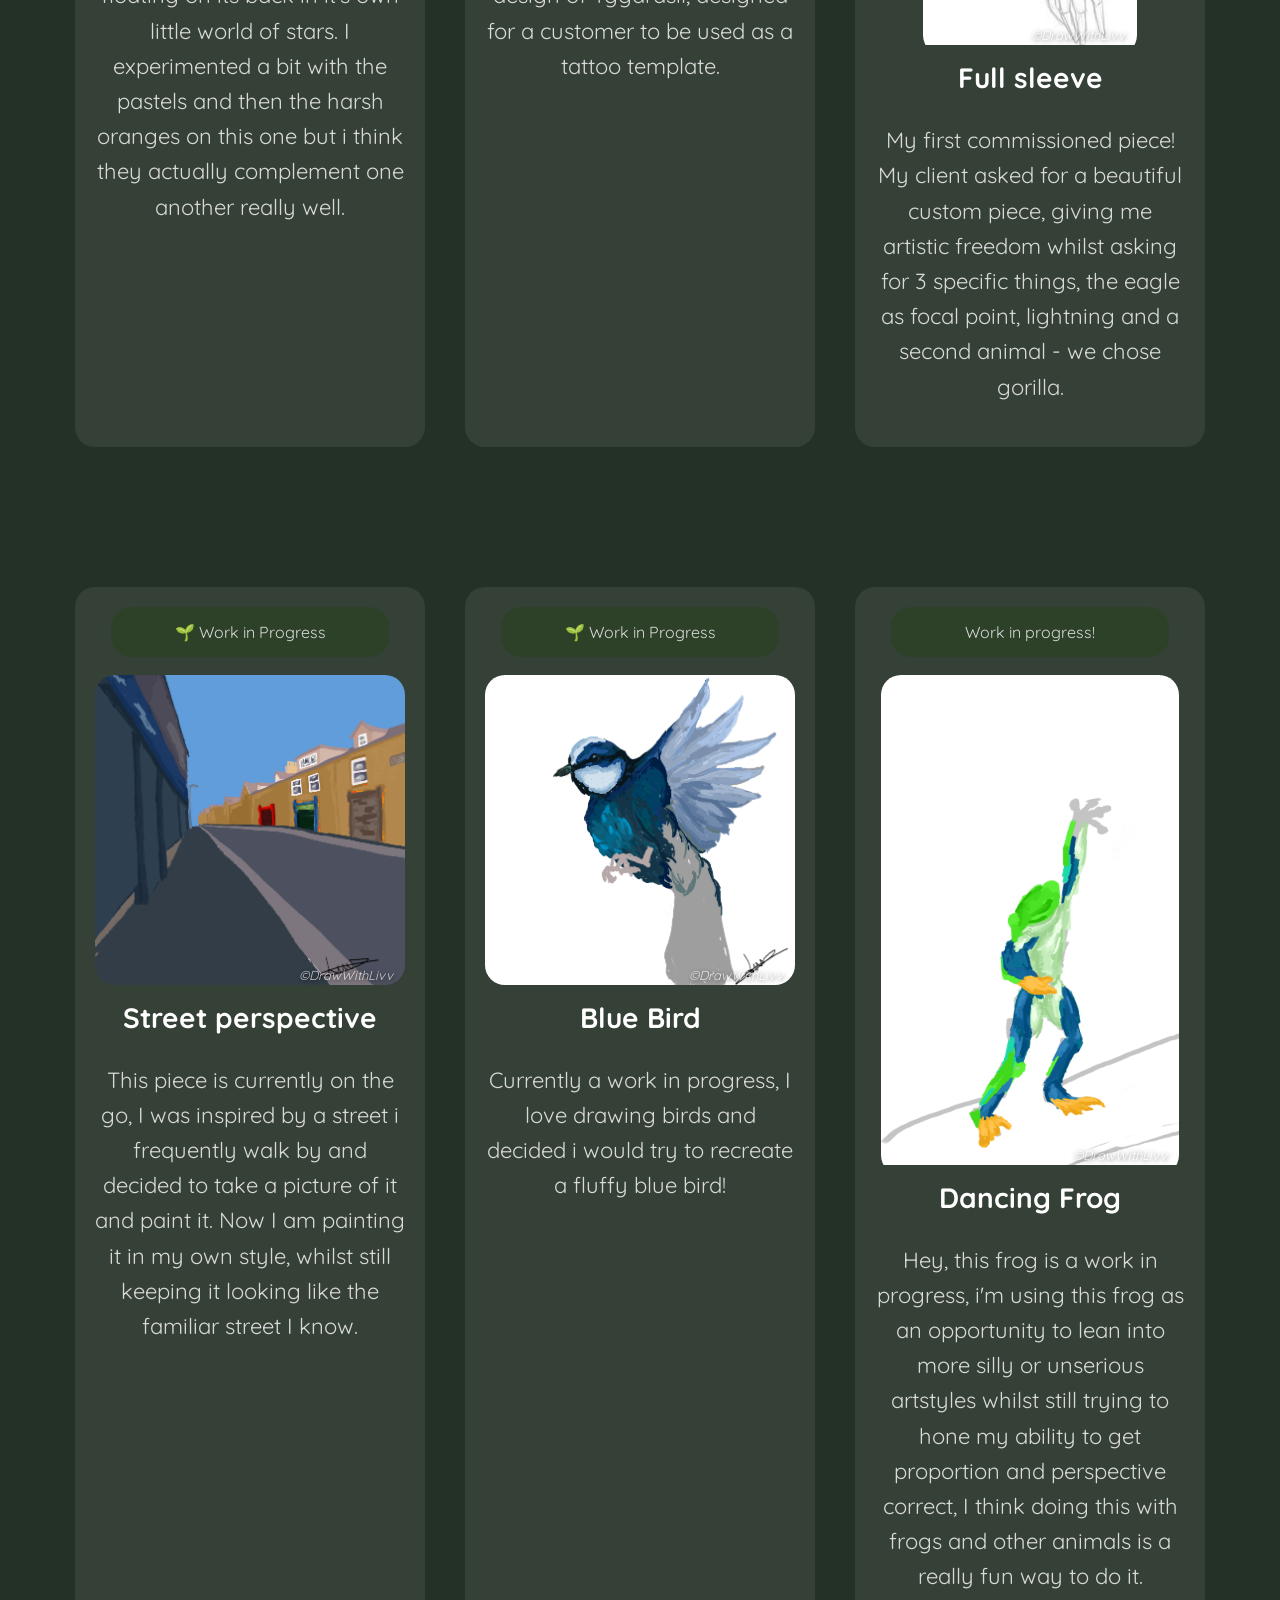
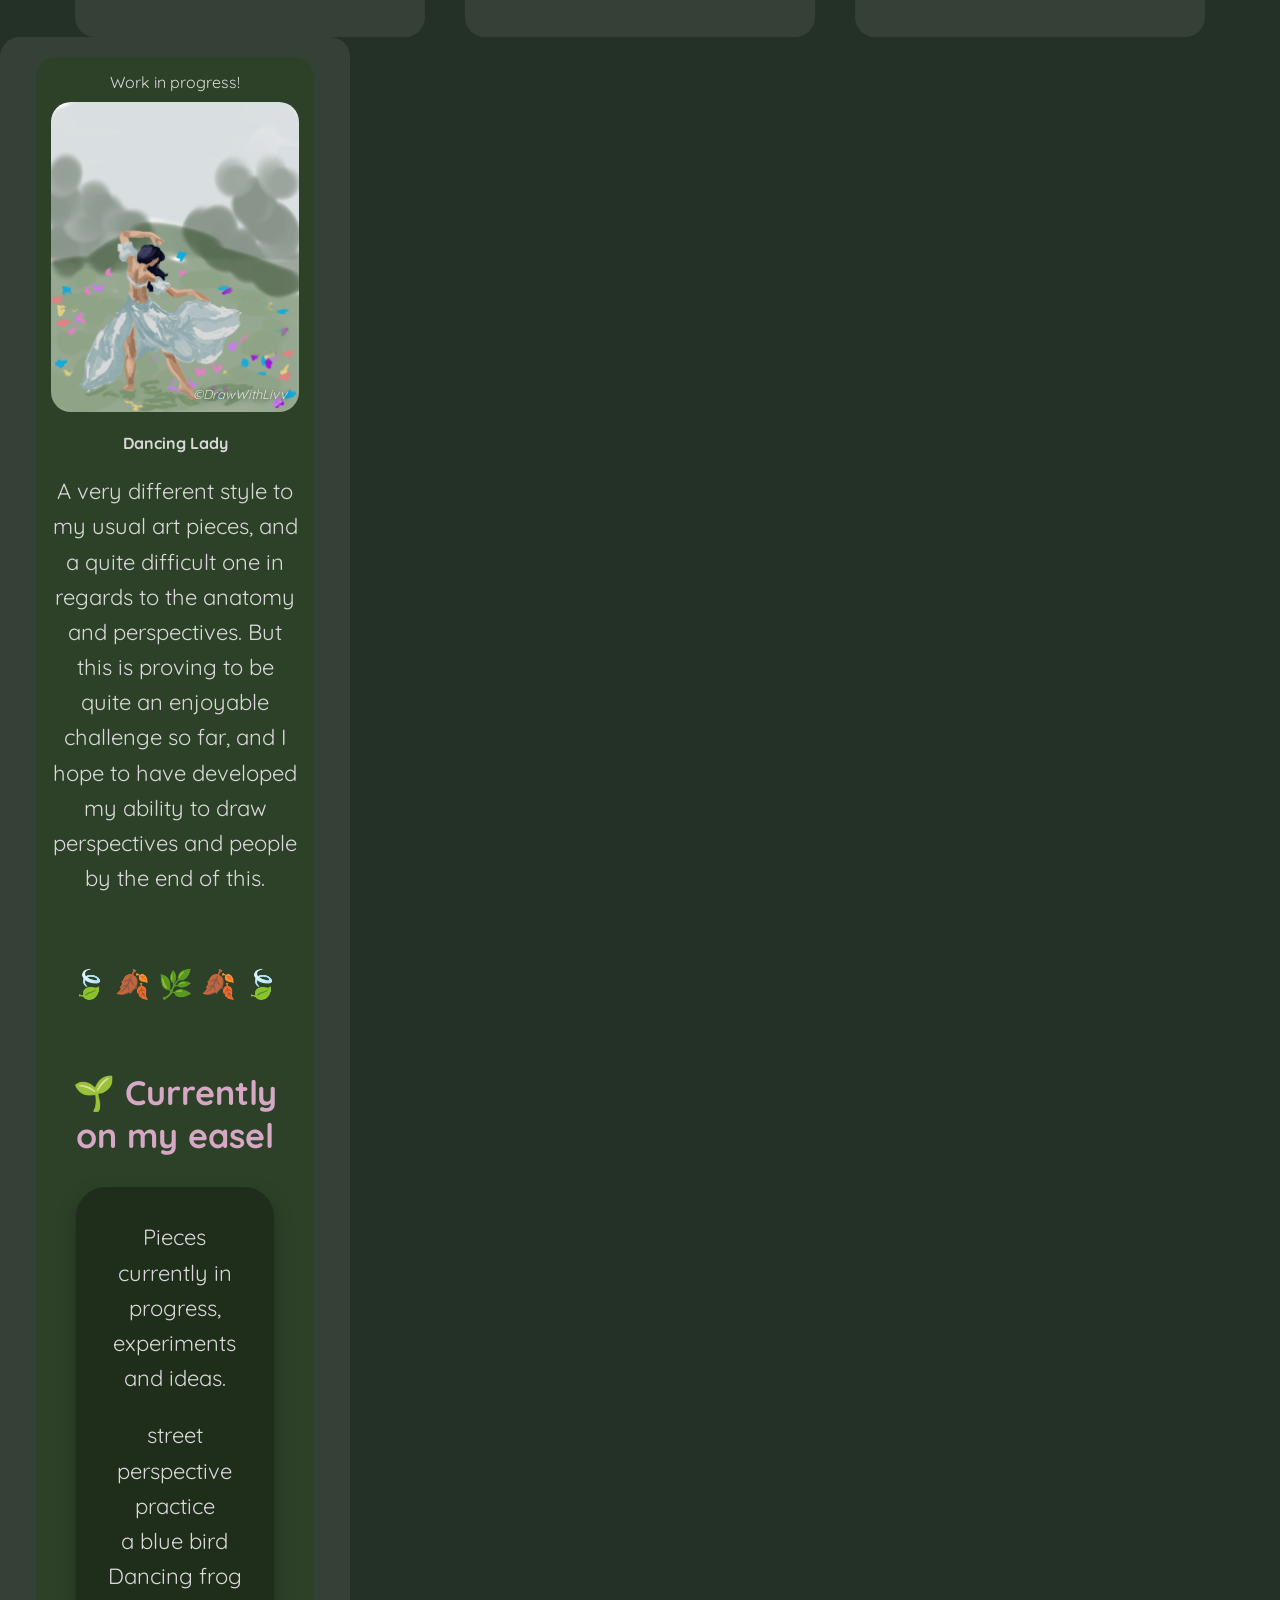
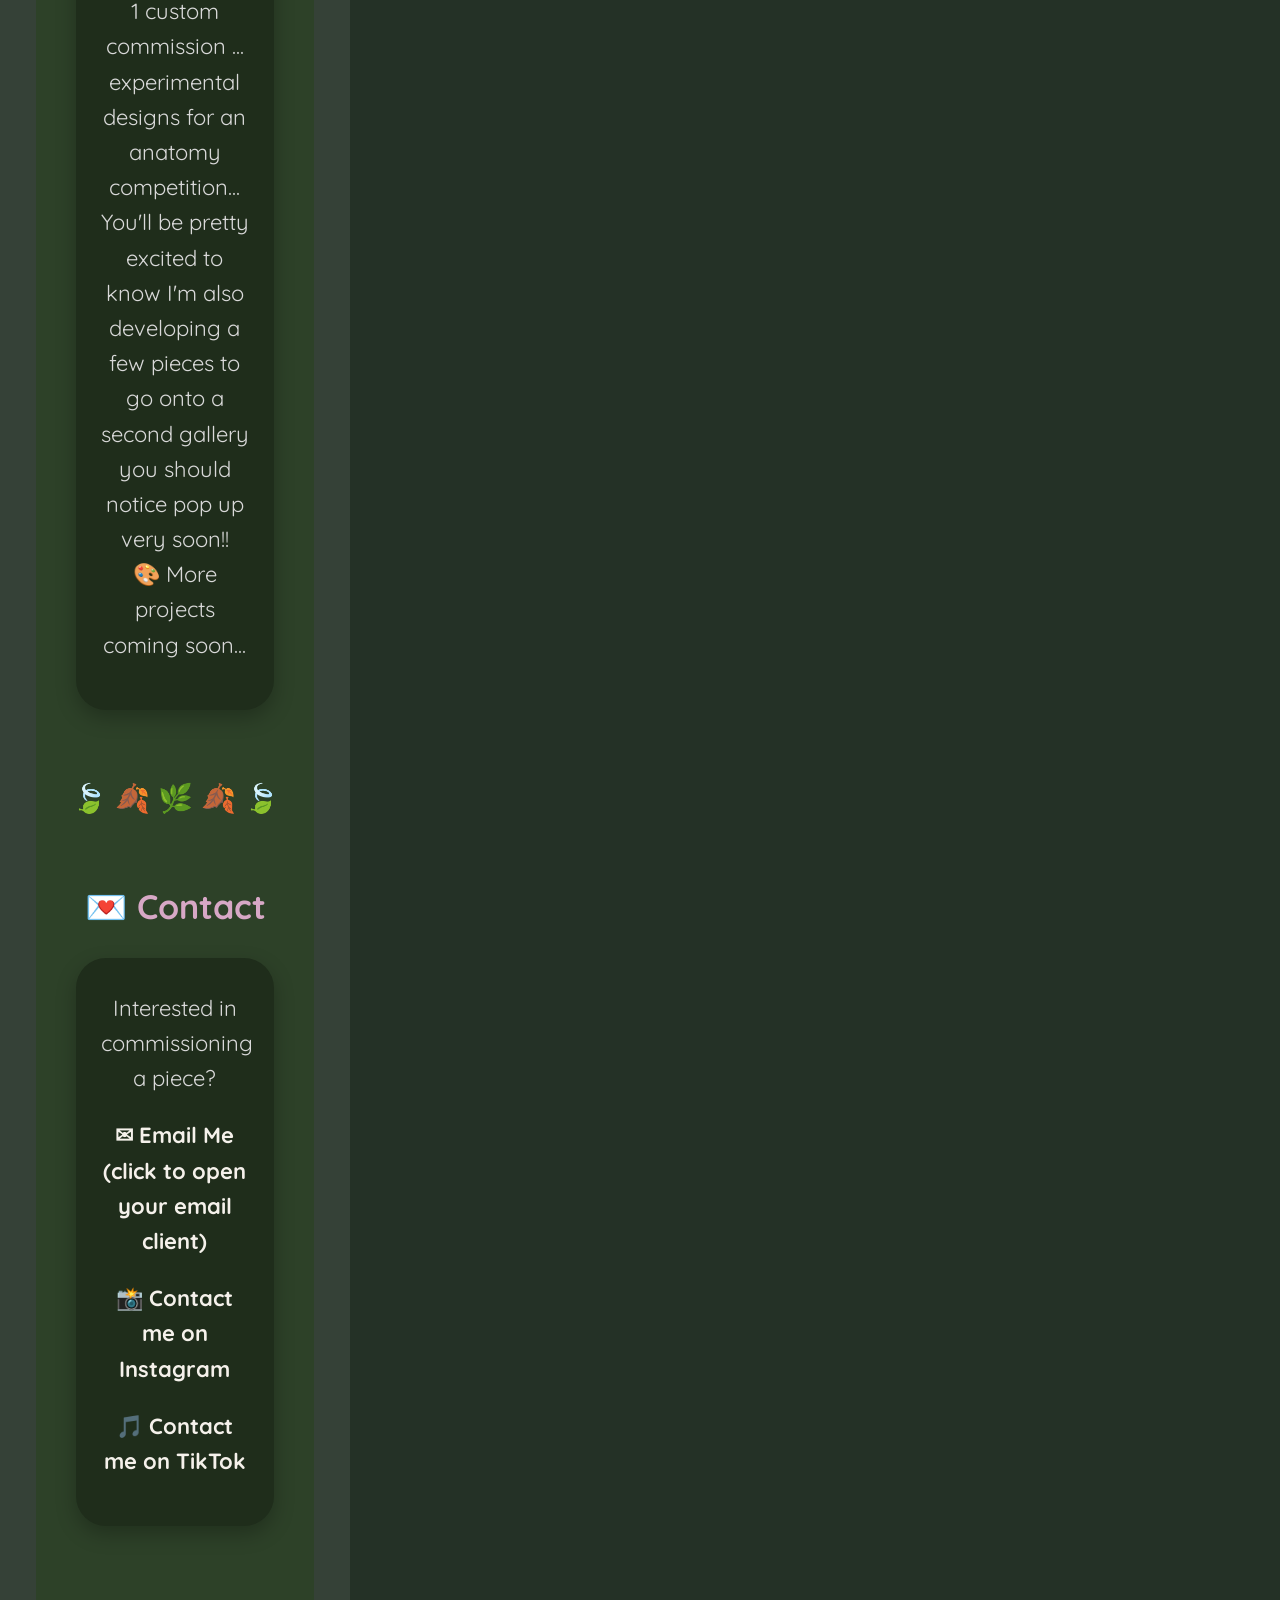
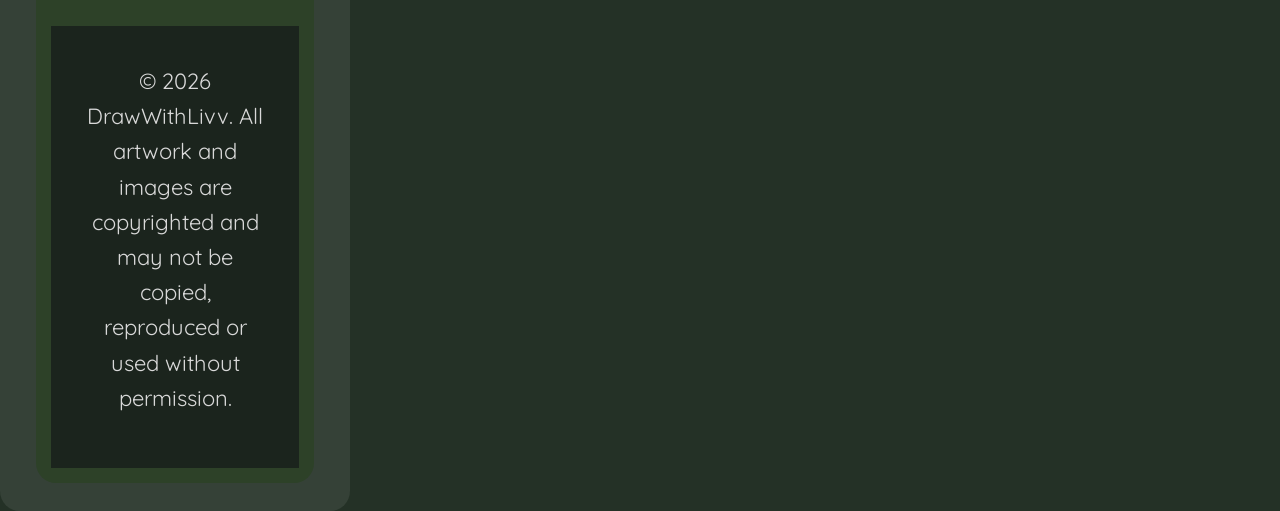
==== commit 6c41e2e2: "Update print statement from 'Hello' to 'Goodbye'" ====
--- a/index.html
+++ b/index.html
@@ -486,7 +486,7 @@
             <div class="image-wrapper">
 
                 <img
-                    src="frog pose.png"
+                    src="frog pose unfinished.png"
                     alt="Dancing Frog"
                     class="gallery-image"
                     onclick="openImage(this)"
@@ -512,7 +512,30 @@
       </section>
 
     </section>
-
+<!---ballerina--->
+
+     <div class="artwork">
+      <div class="work-status">
+       <span class="badge wip">
+        Work in progress!
+       </span>
+
+       <div class="image-container">
+        <div class=image-wrapper">
+         <img 
+          src="ballet in progress.png"
+          alt="dancing lady"
+          class="gallery-image"
+          onclick="openImage(this)"
+         >
+         <span class="watermark">©DrawWithLivv</span>
+        </div>
+       </div>
+       <h4> Dancing Lady </h4>
+
+      <p> 
+      A very different style to my usual art pieces, and a quite difficult one in regards to the anatomy and perspectives. But this is proving to be quite an enjoyable challenge so far, and I hope to have developed my ability to draw perspectives and people by the end of this. 
+      </p>
 
         
     <!-- FULL-SCREEN IMAGE VIEWER -->
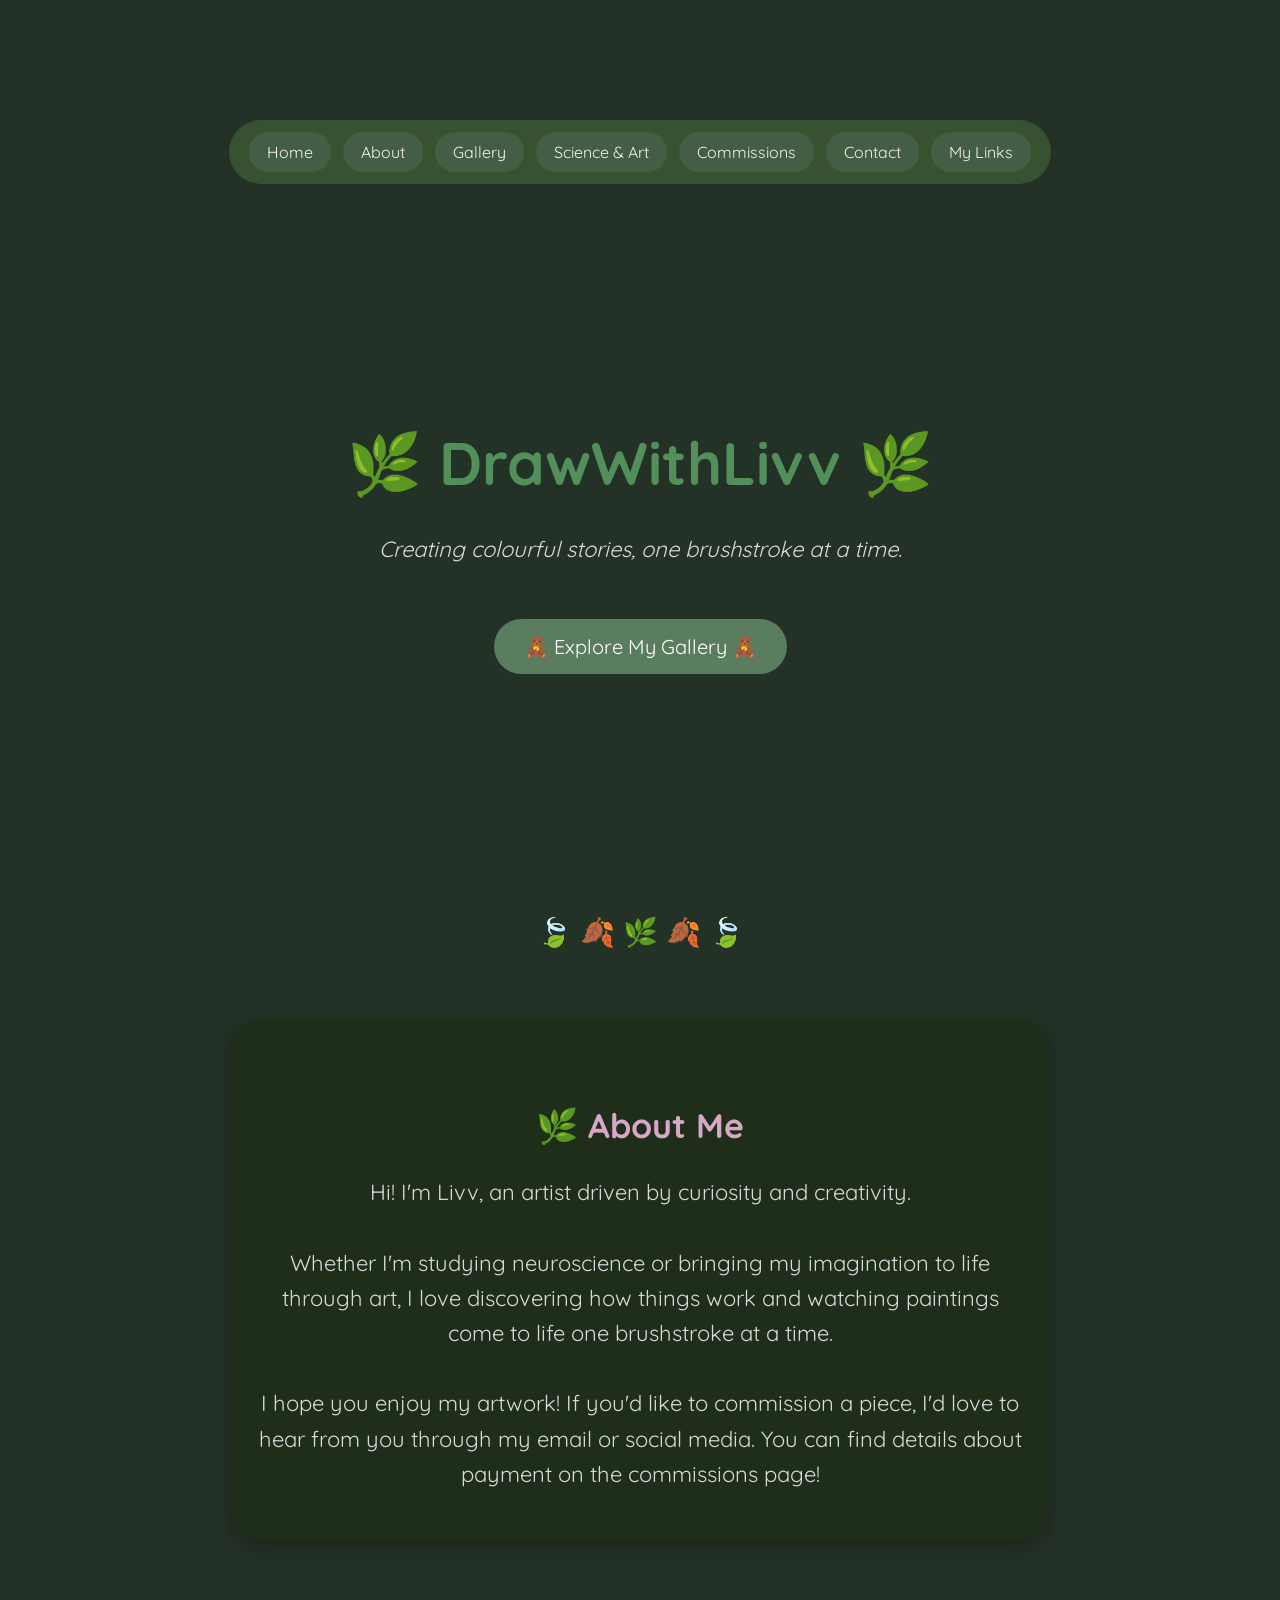
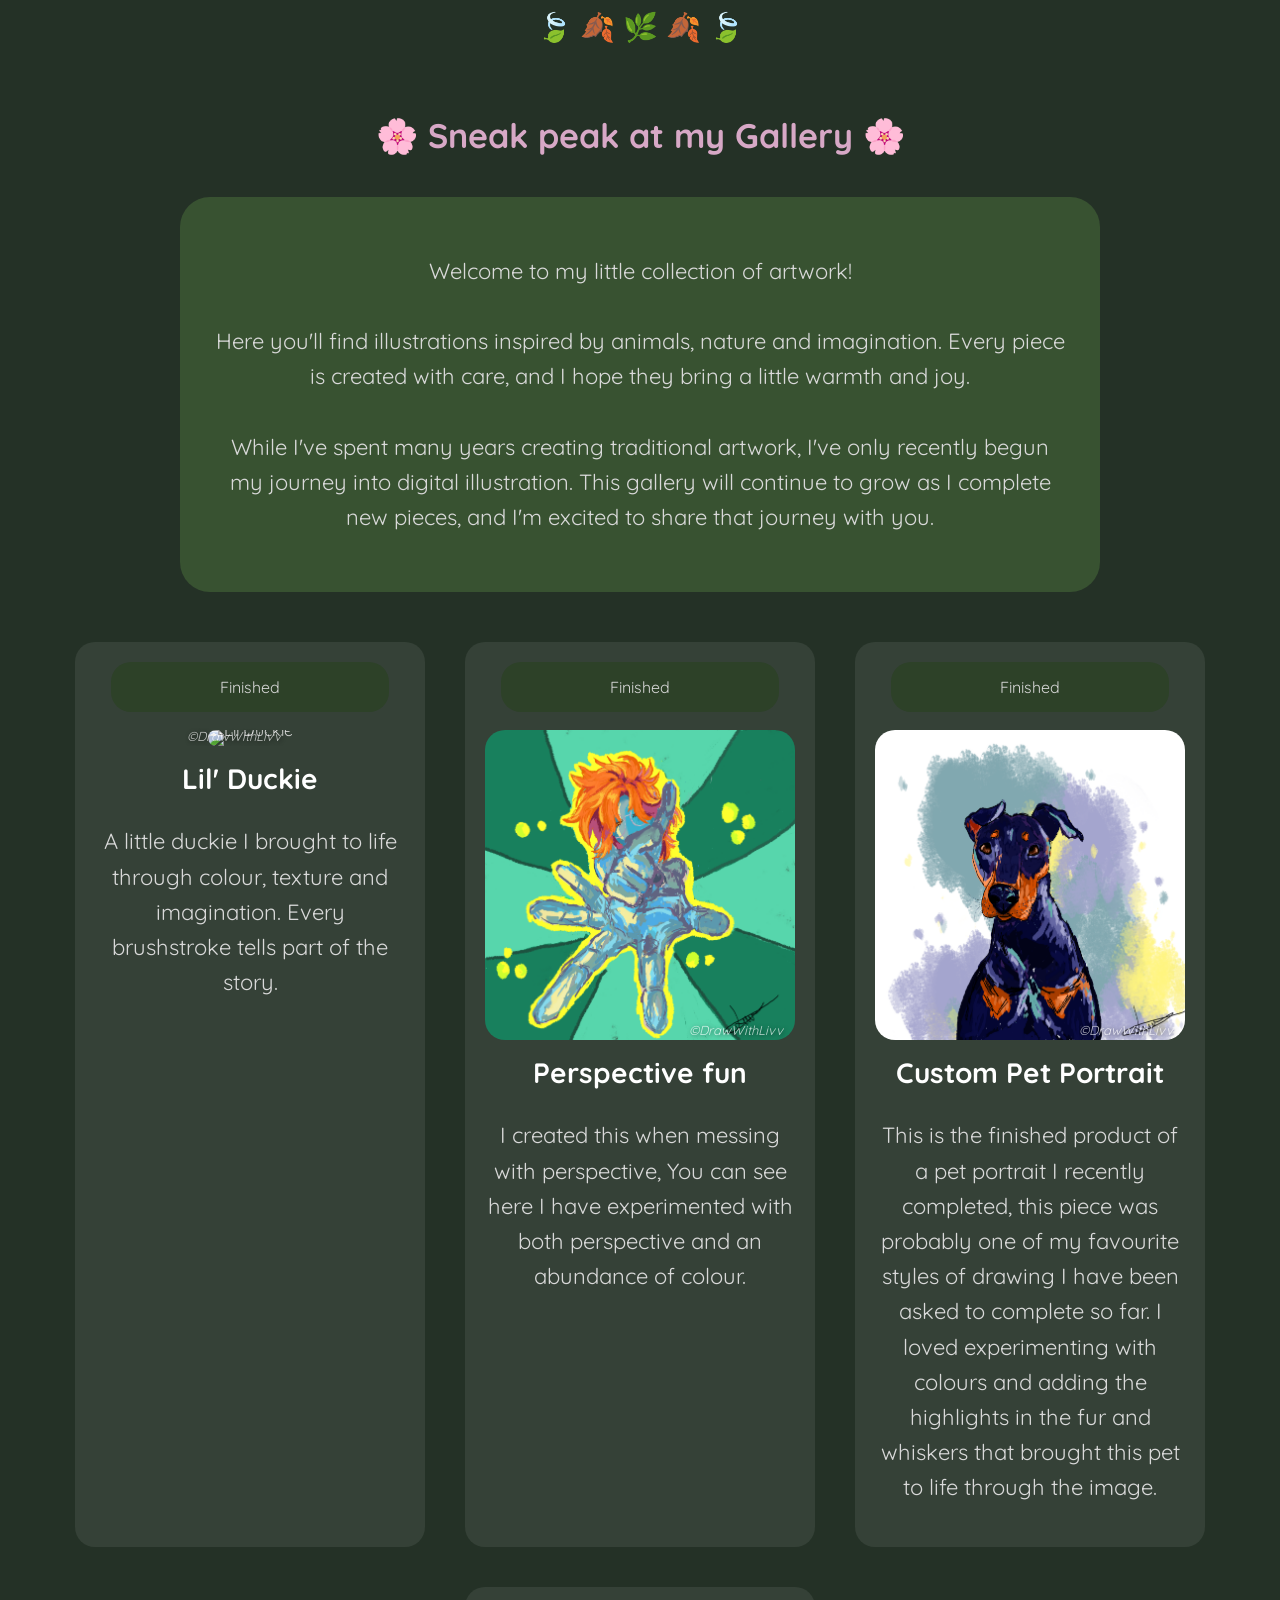
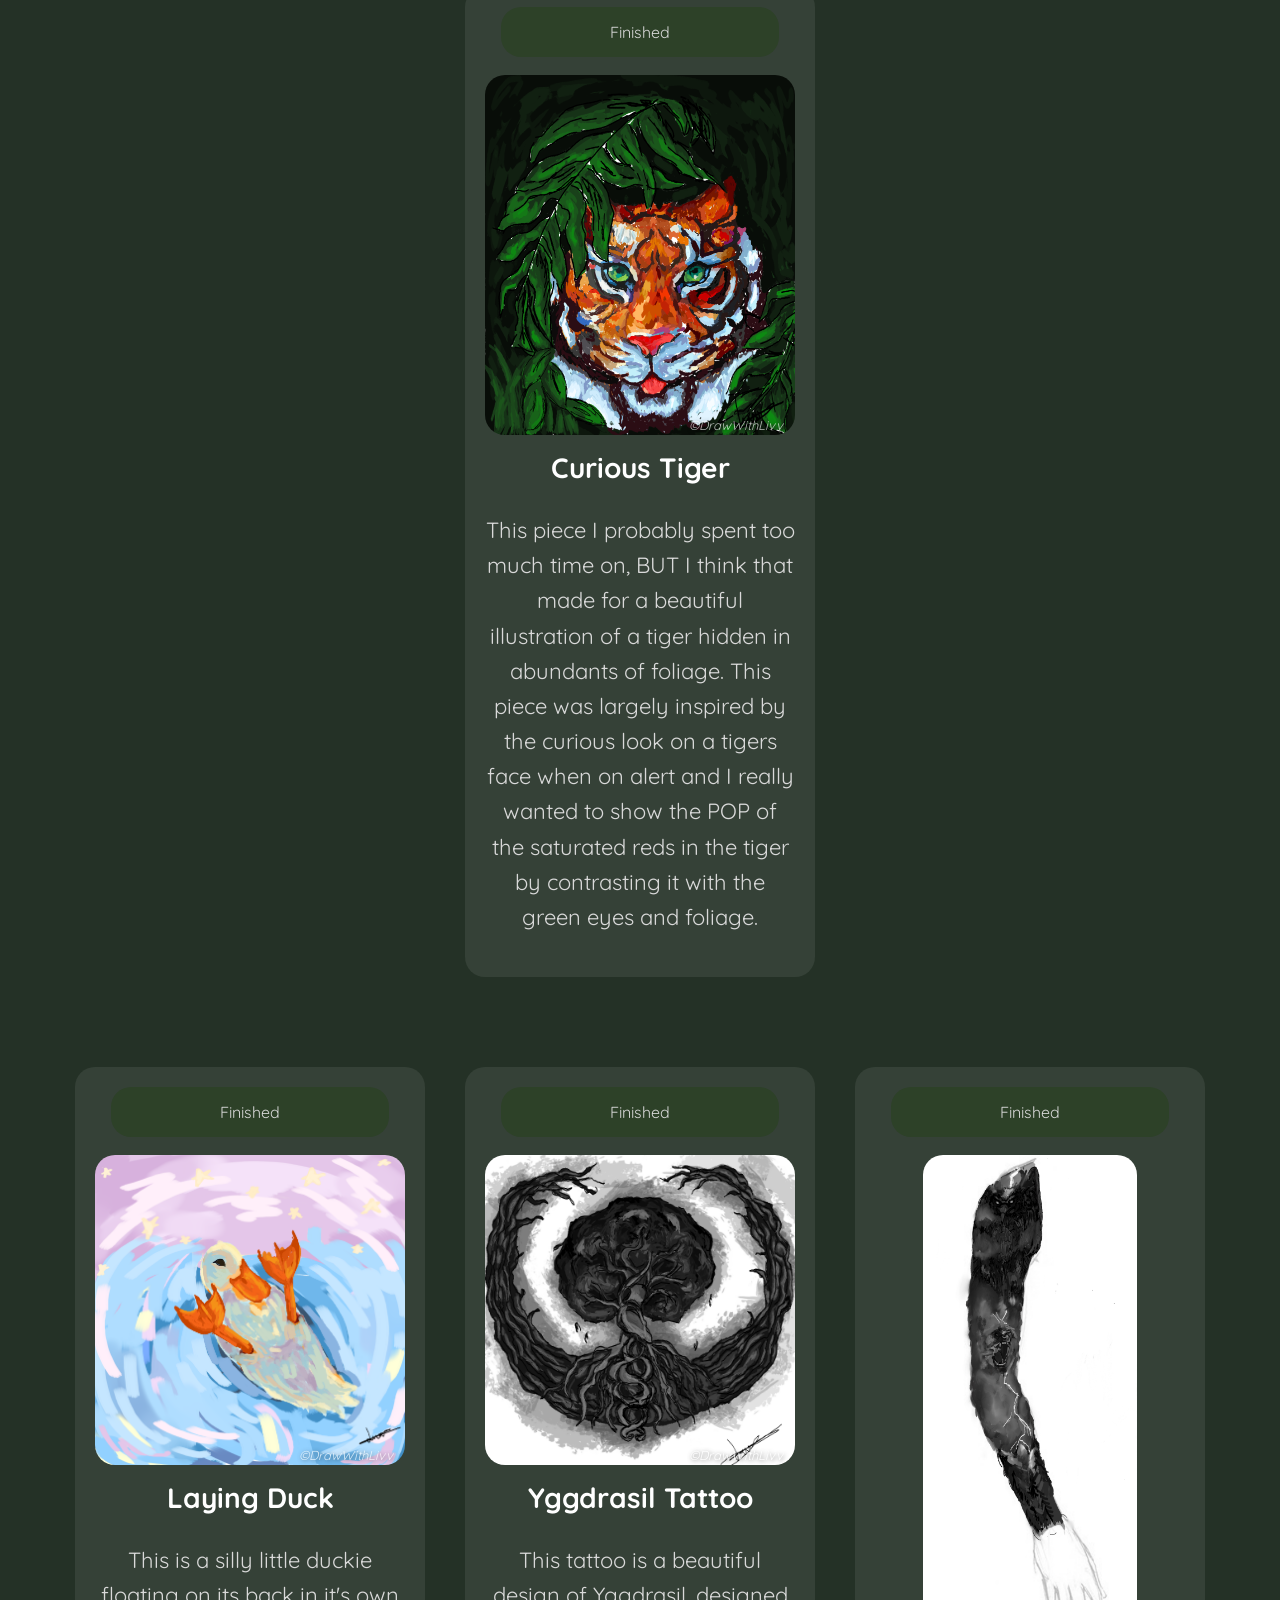
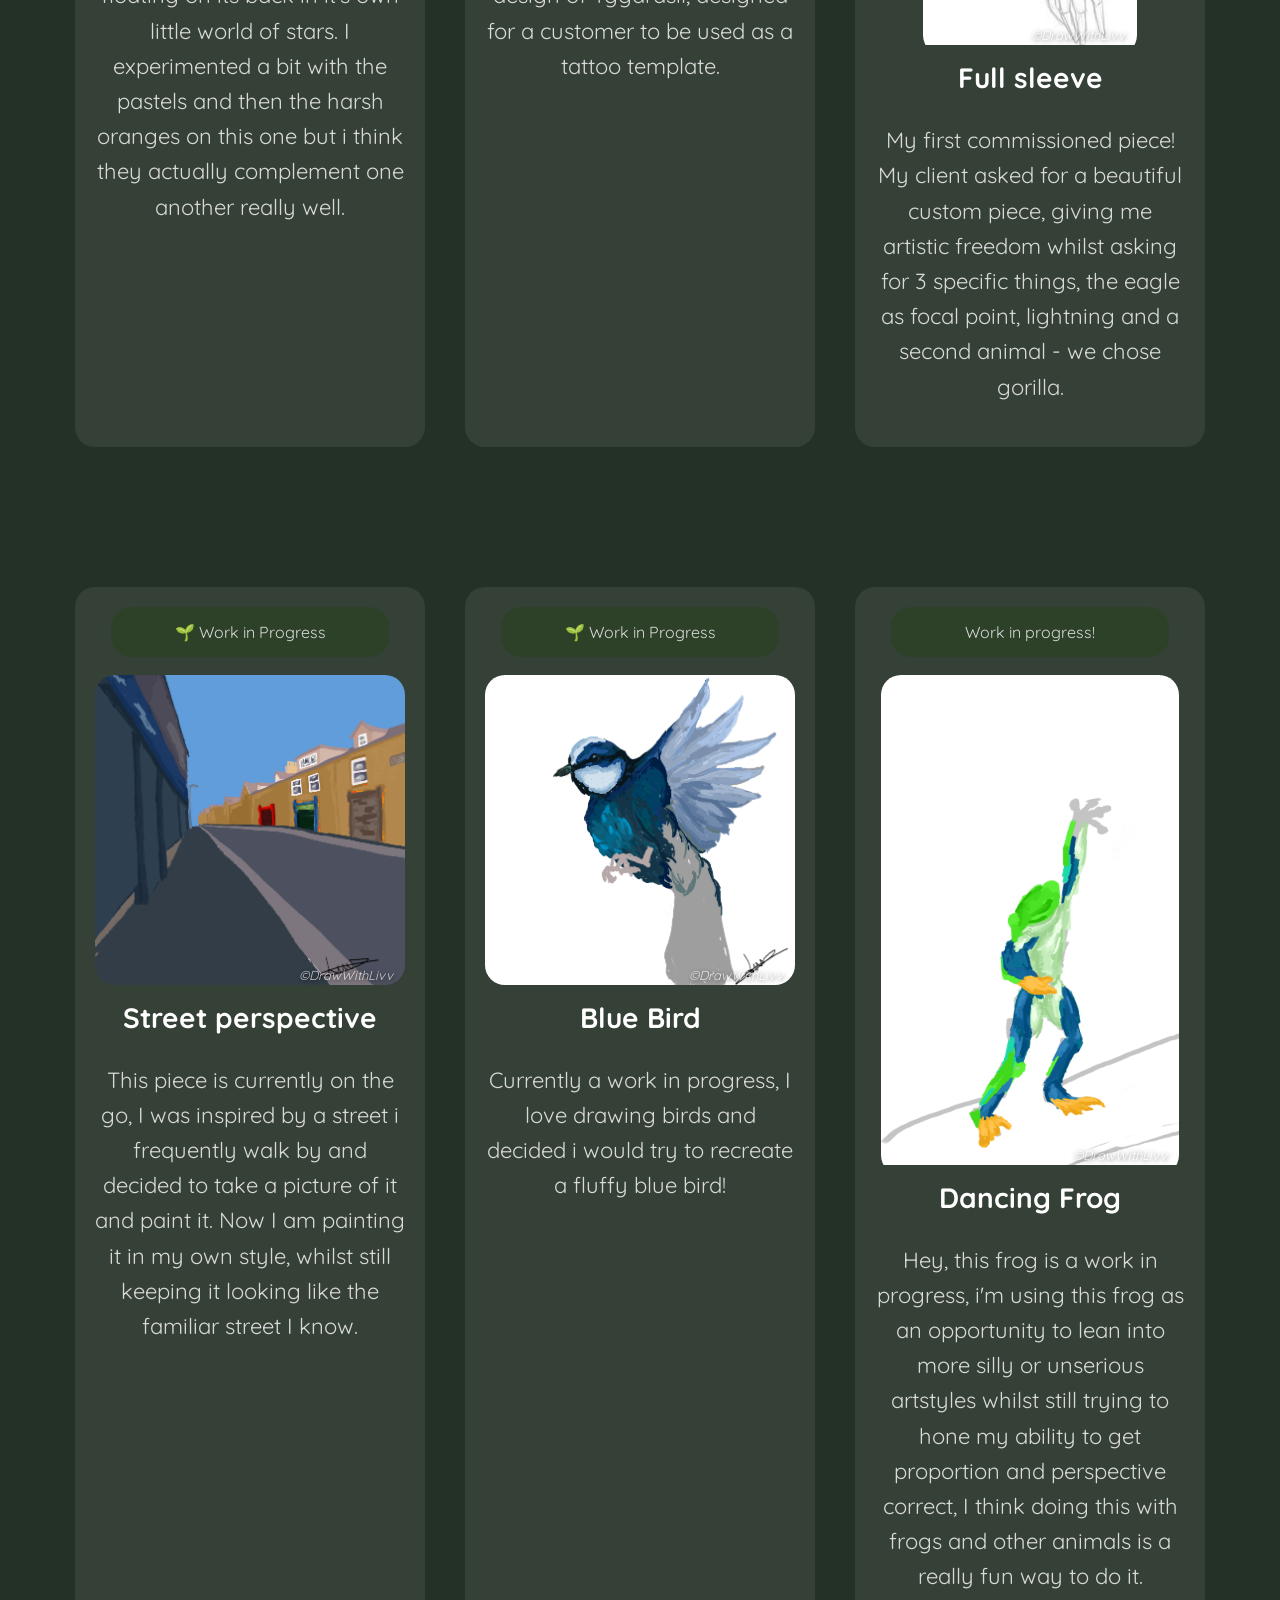
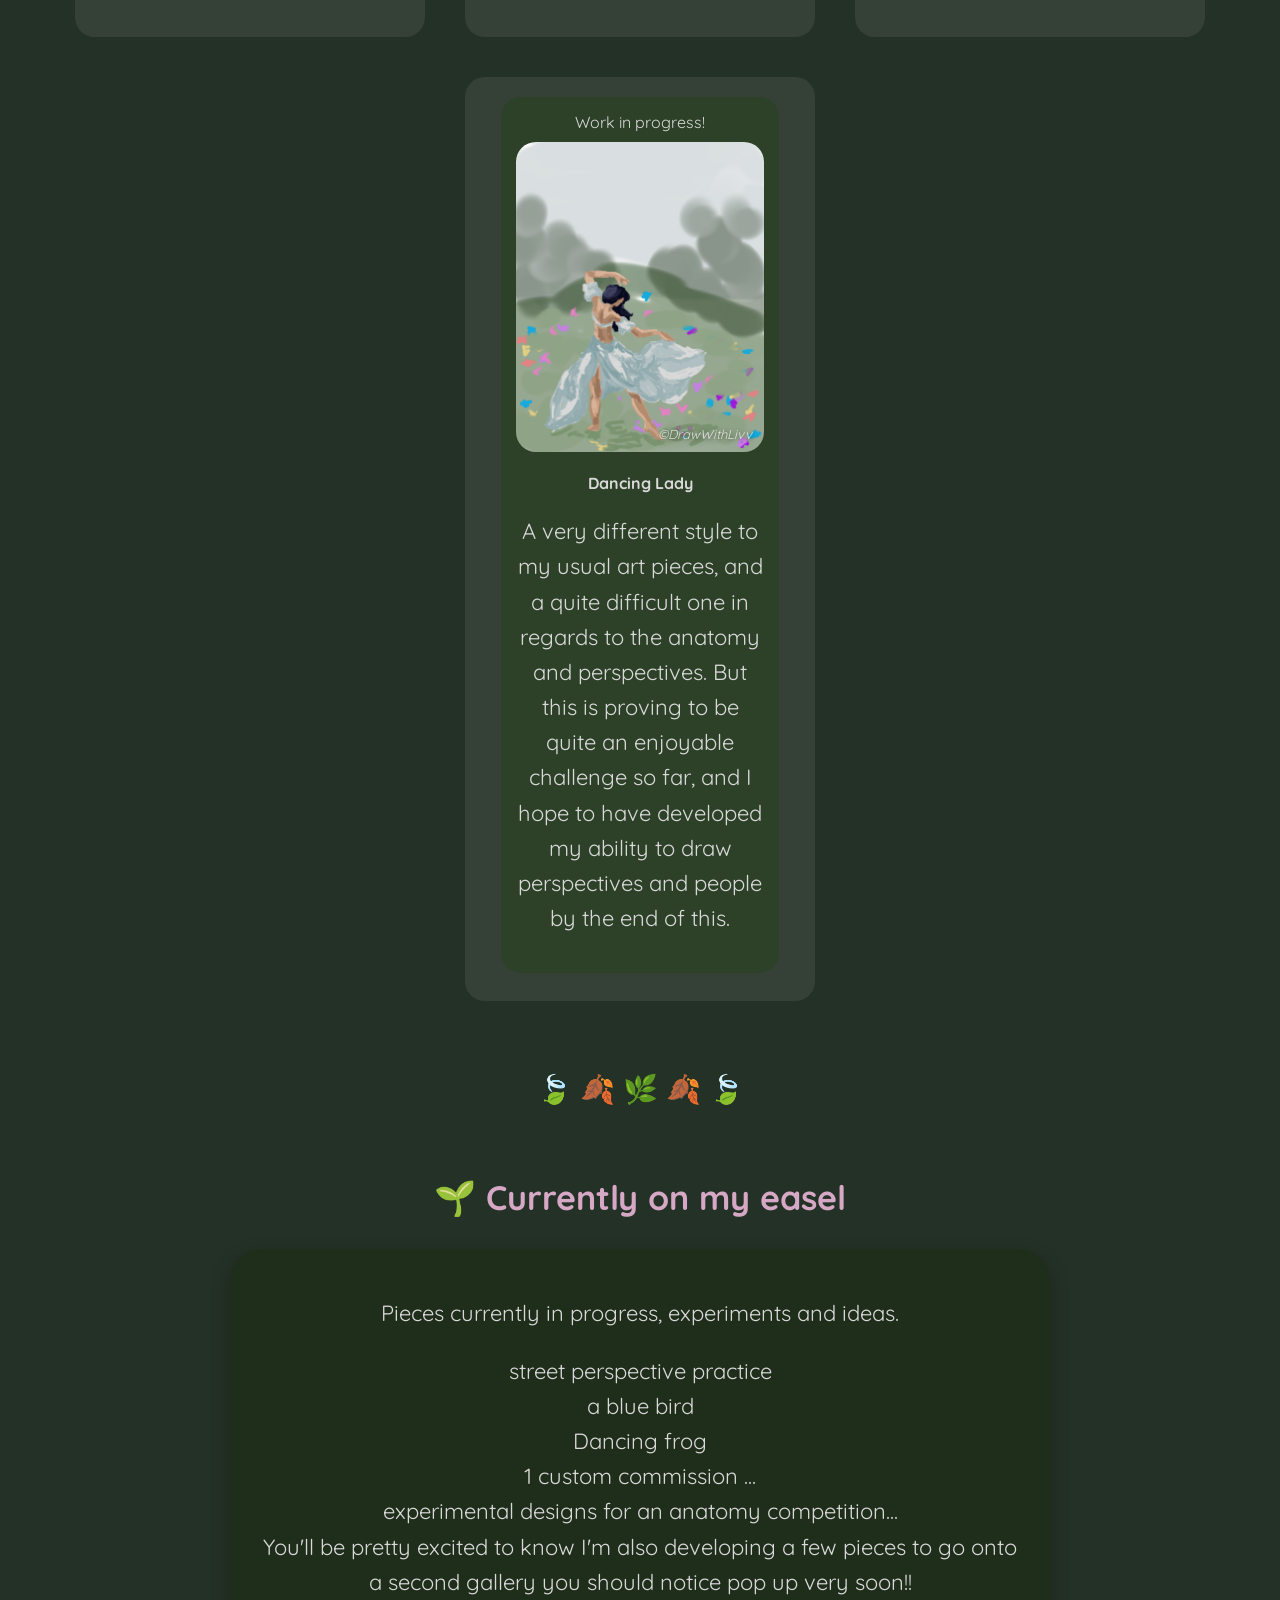
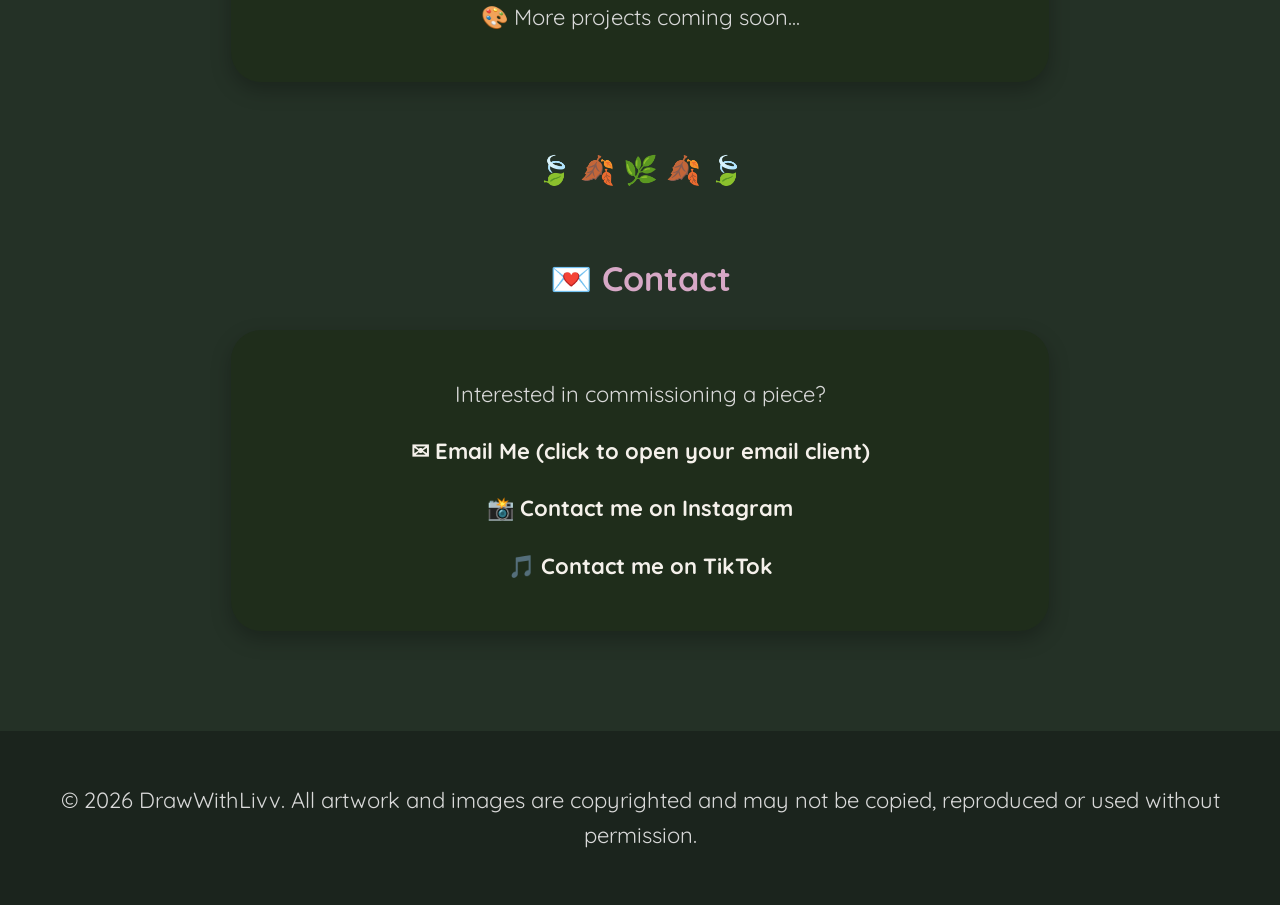
==== commit 4254ca62: "Update index.html" ====
--- a/index.html
+++ b/index.html
@@ -508,10 +508,6 @@
         </p>
 
     </div>
-
-      </section>
-
-    </section>
 <!---ballerina--->
 
      <div class="artwork">
@@ -536,7 +532,13 @@
       <p> 
       A very different style to my usual art pieces, and a quite difficult one in regards to the anatomy and perspectives. But this is proving to be quite an enjoyable challenge so far, and I hope to have developed my ability to draw perspectives and people by the end of this. 
       </p>
-
+      
+      </div>
+      
+       </section>
+
+    </section>
+       
         
     <!-- FULL-SCREEN IMAGE VIEWER -->
 
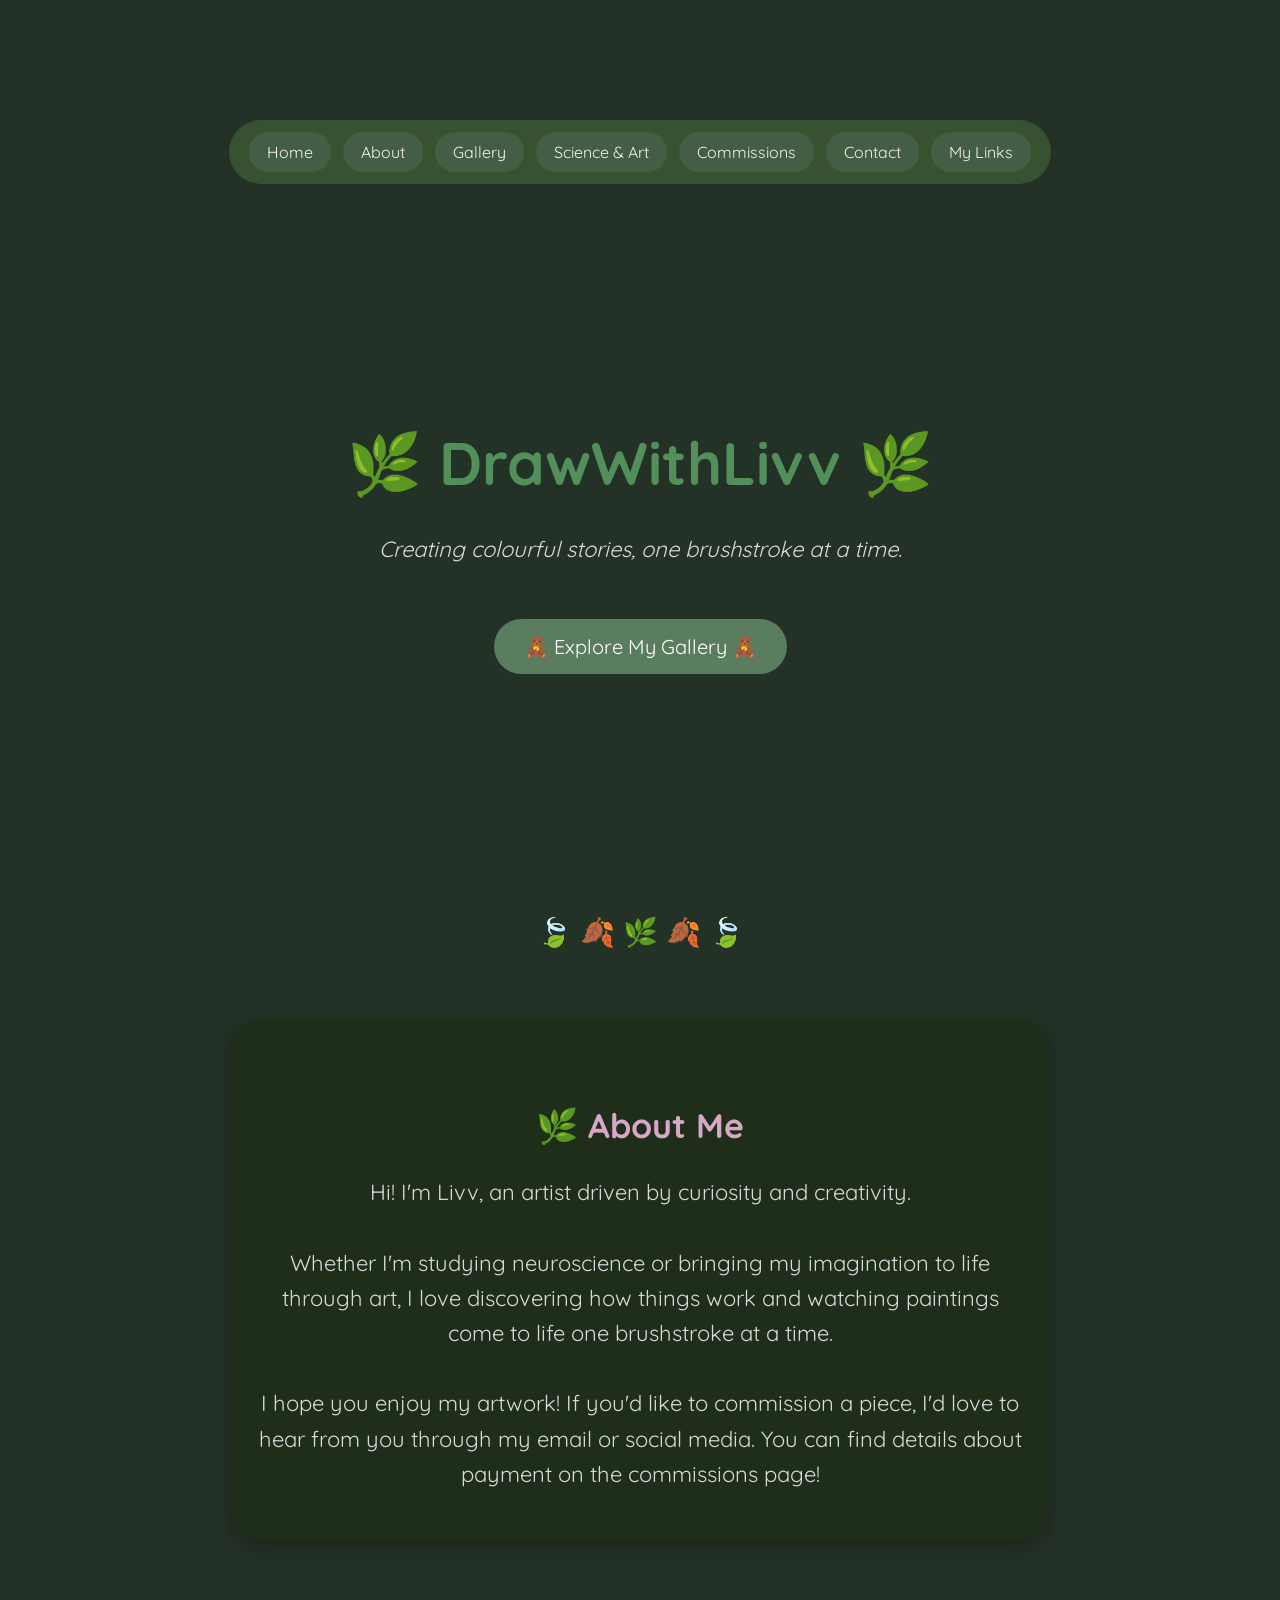
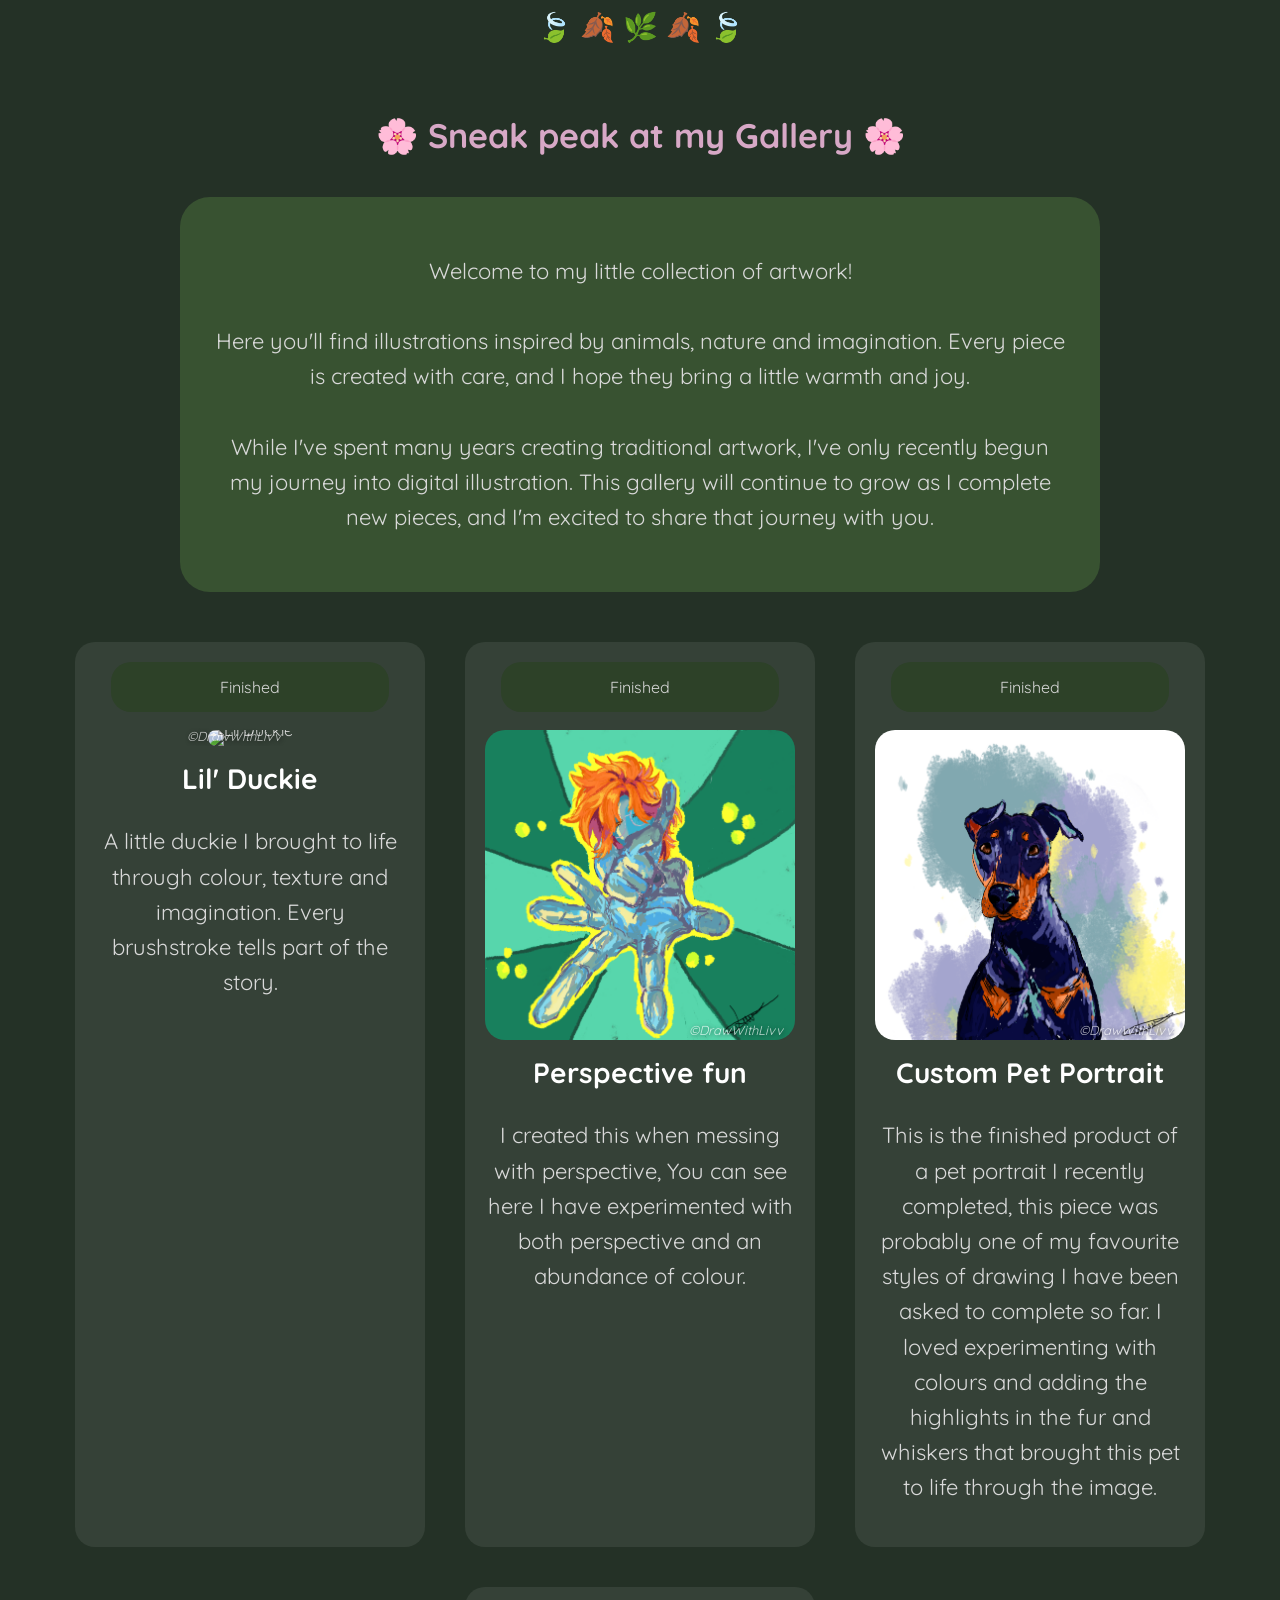
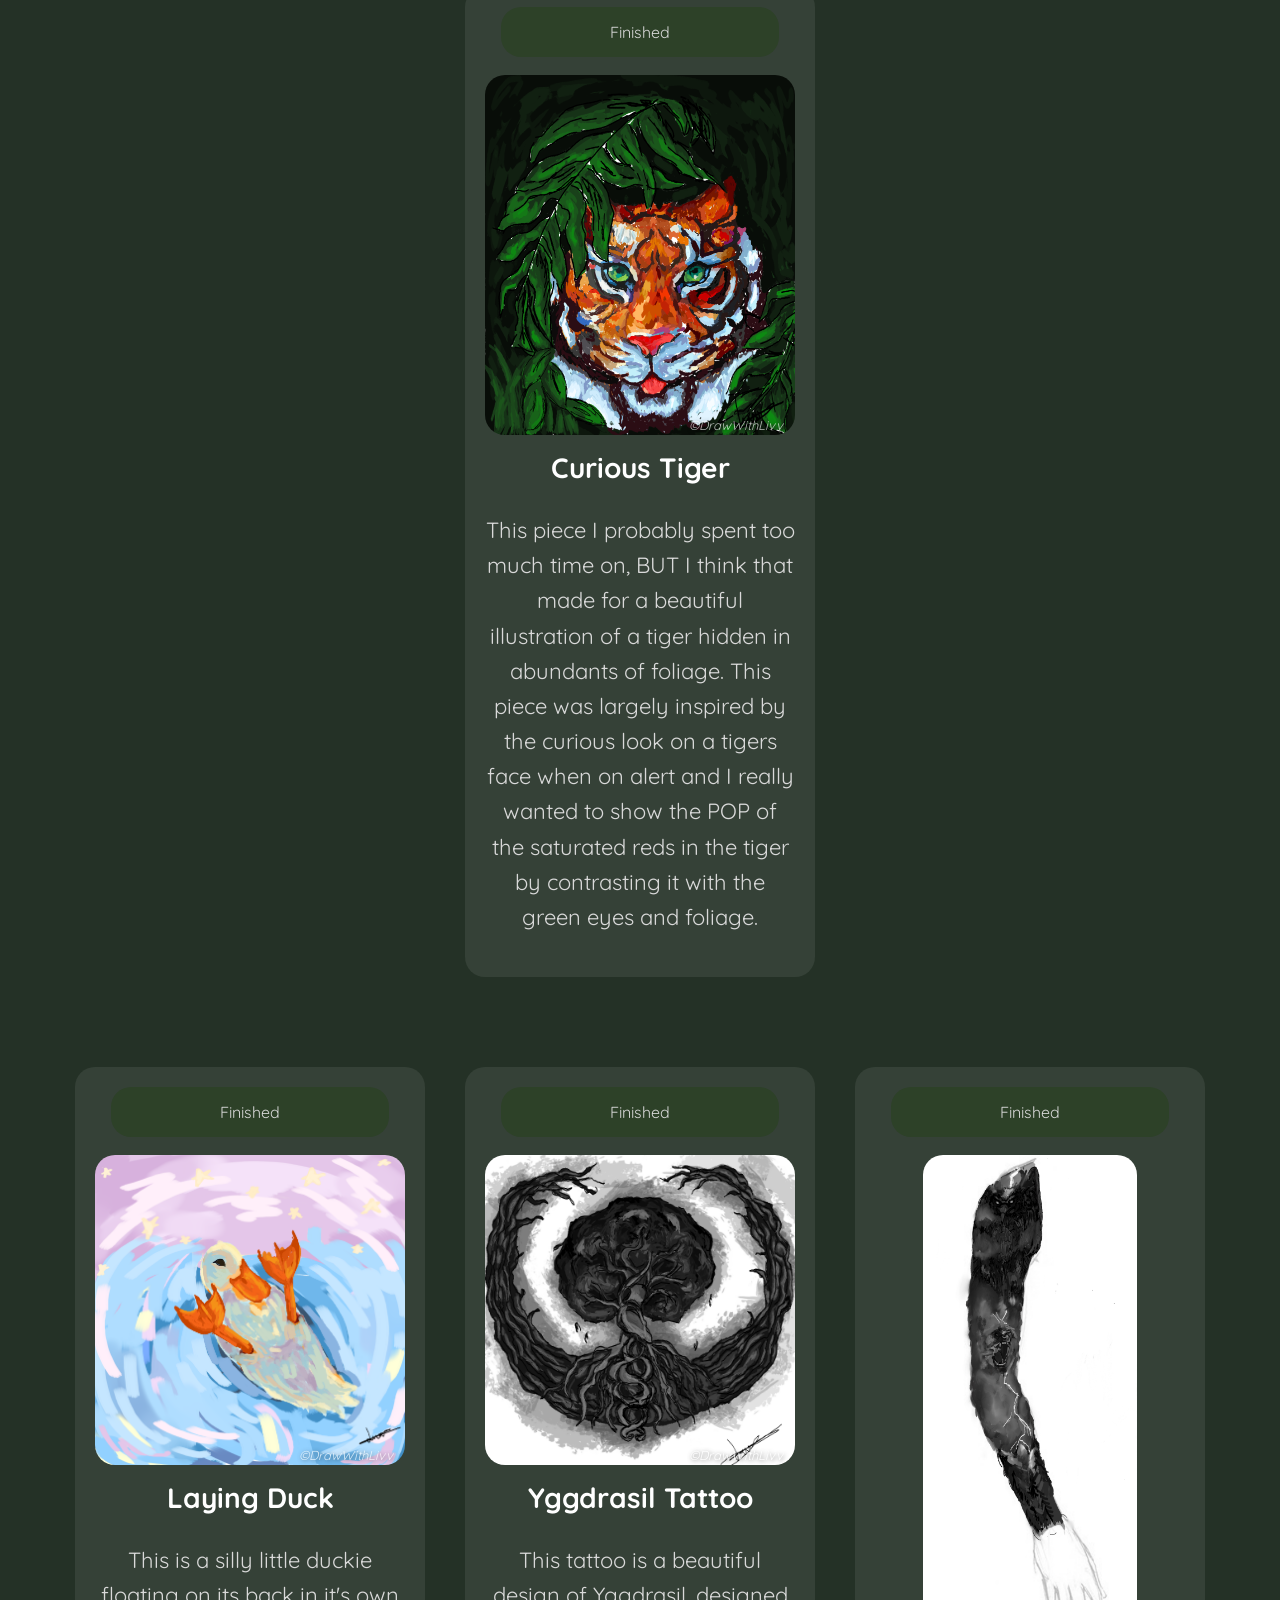
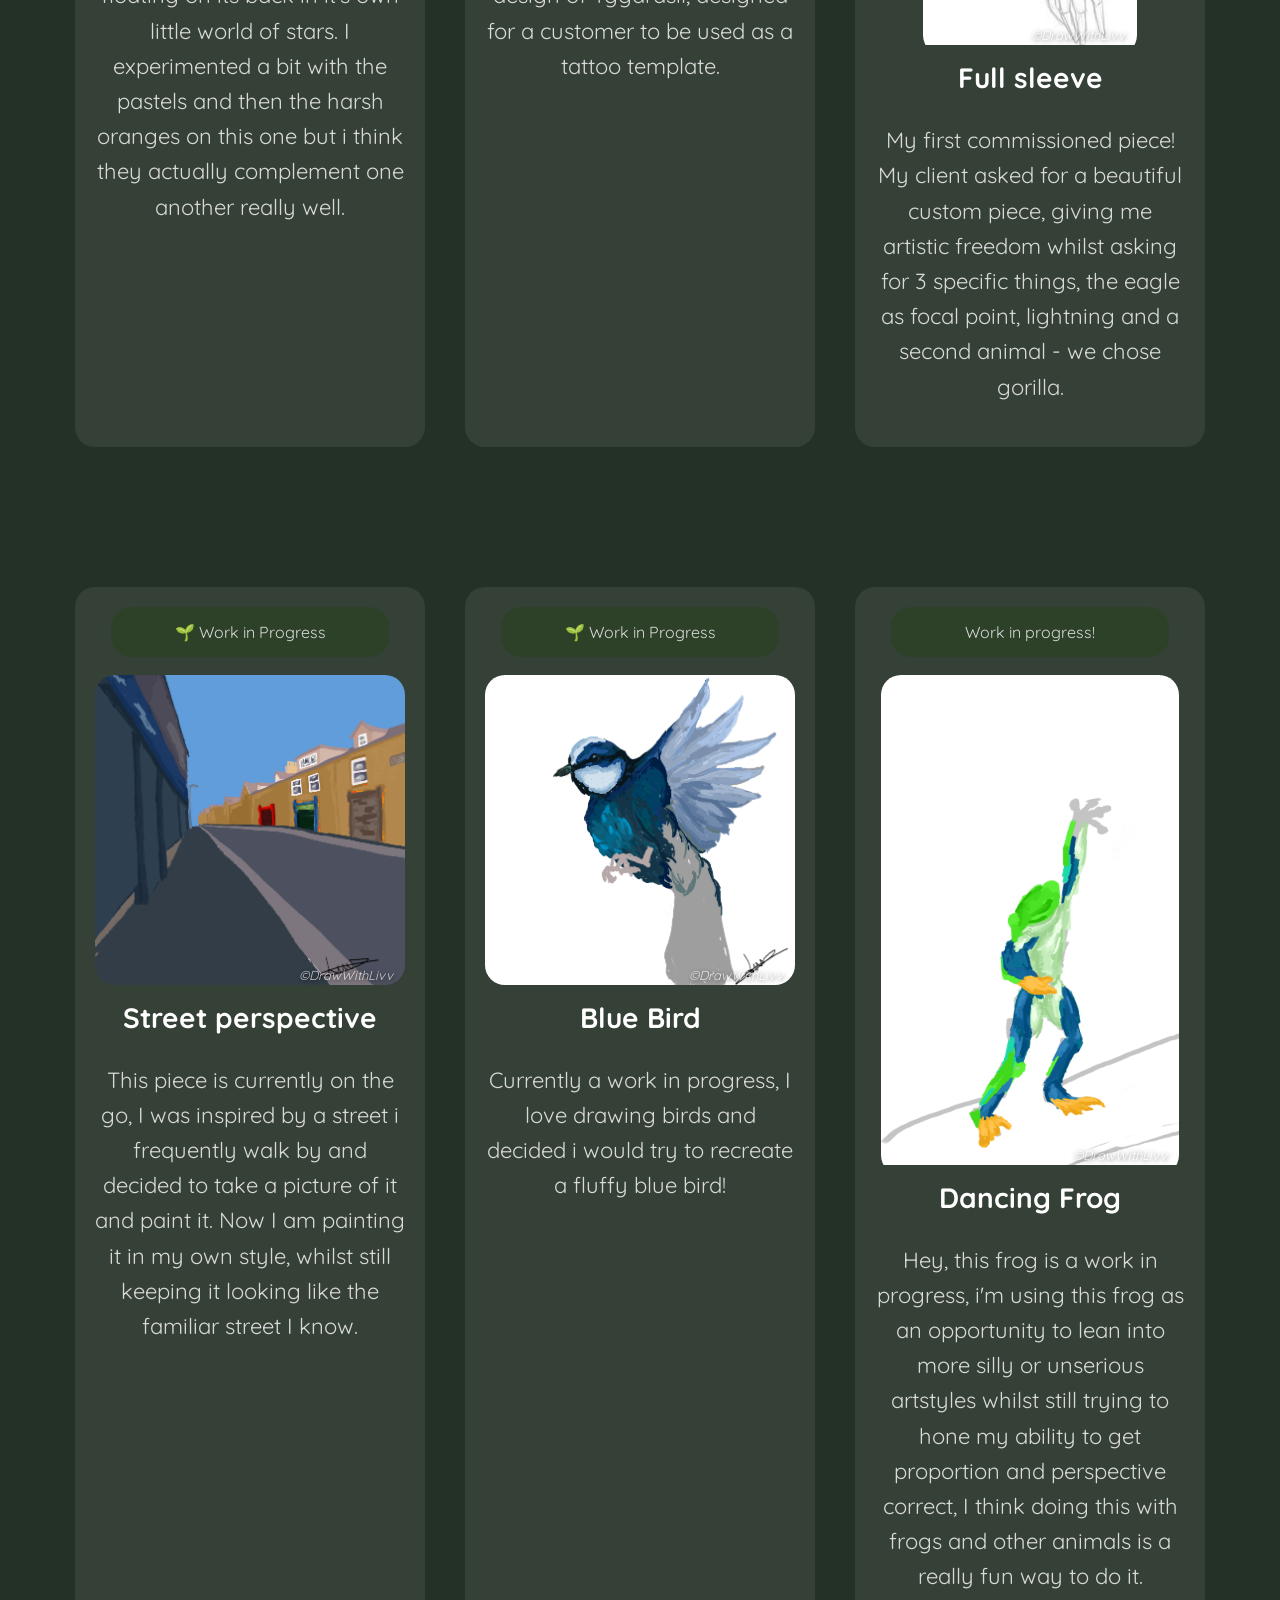
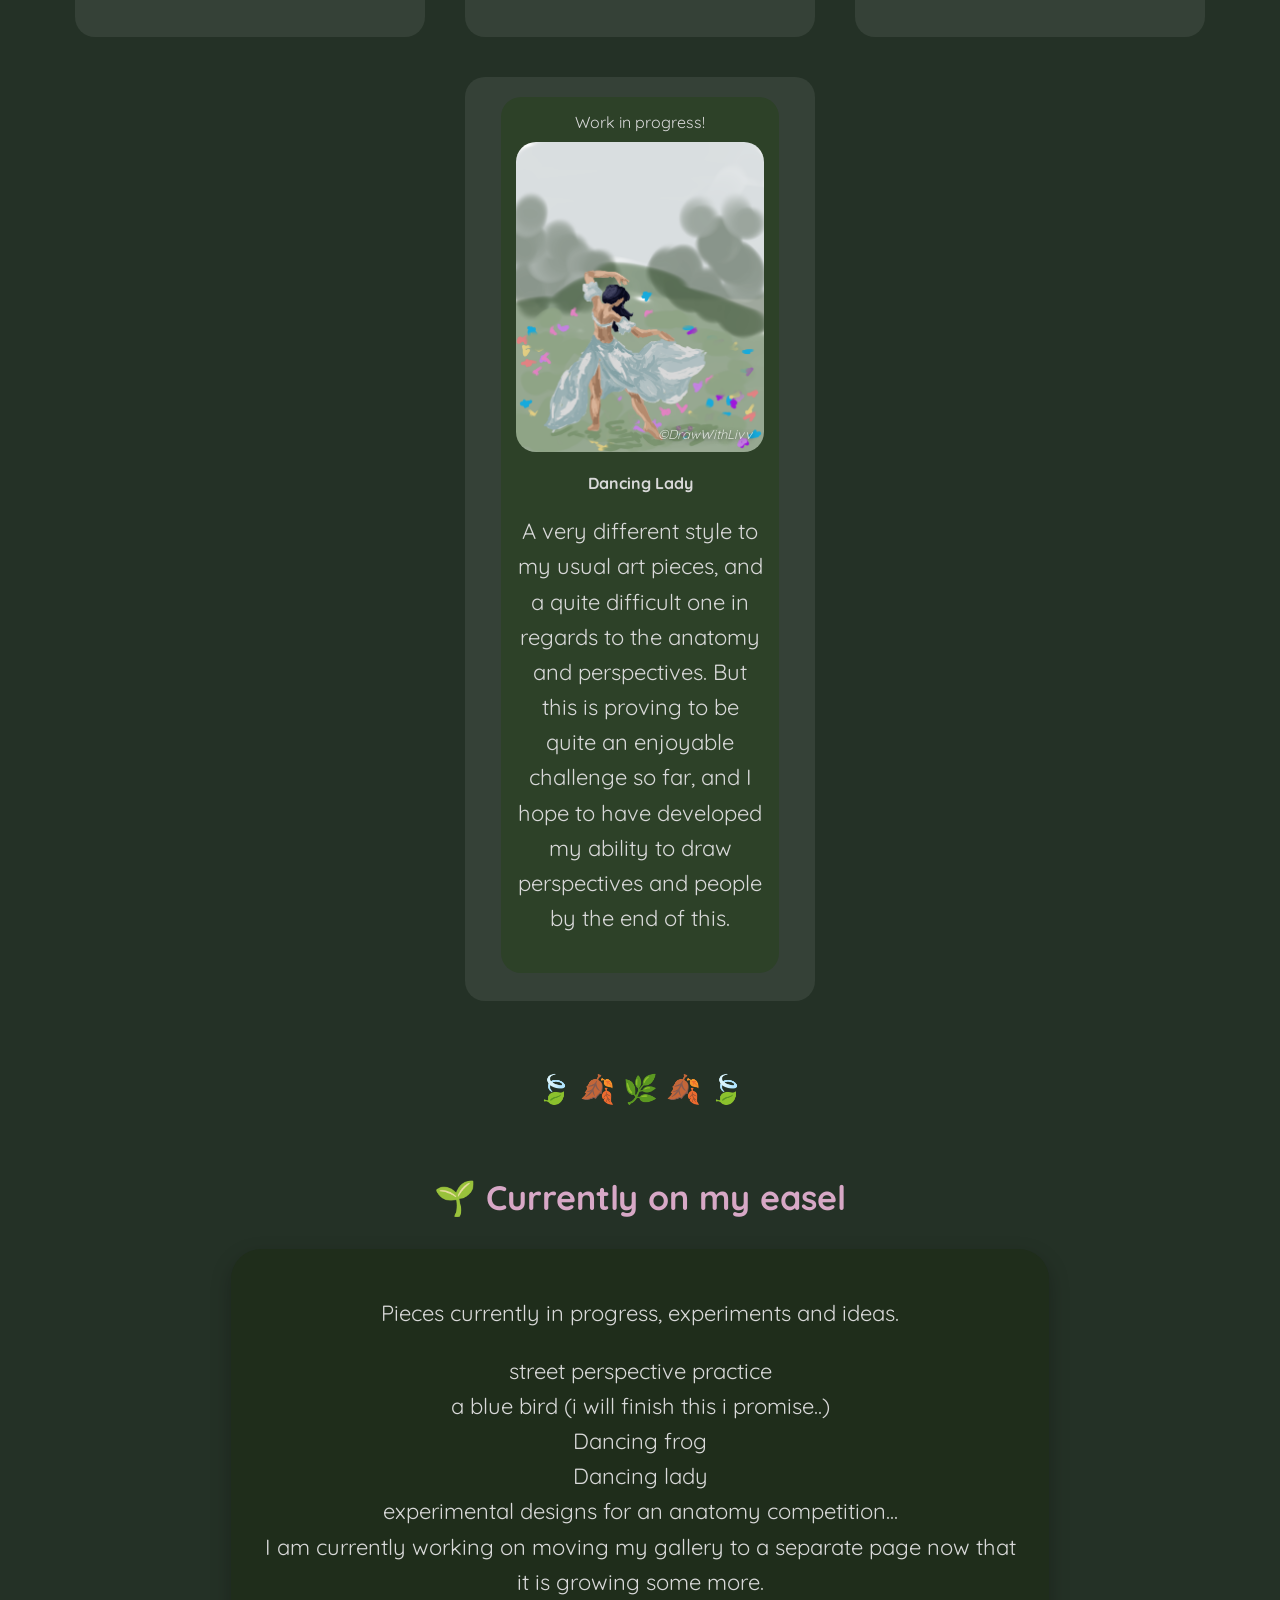
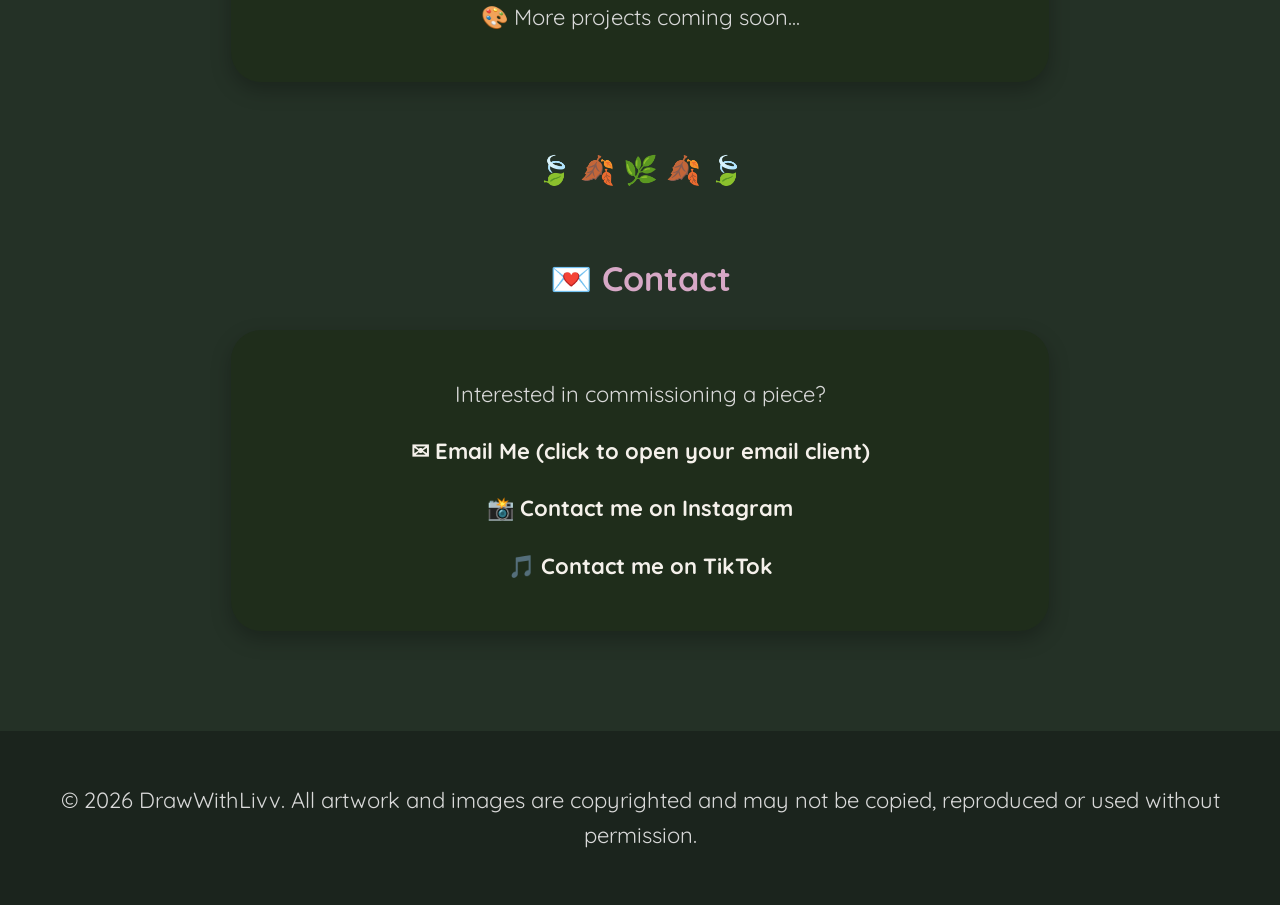
==== commit fd01ffad: "Update print statement from 'Hello' to 'Goodbye'" ====
--- a/index.html
+++ b/index.html
@@ -654,15 +654,15 @@
             <p>
                 street perspective practice
                 <br>
-                a blue bird
+                a blue bird (i will finish this i promise..)
                 <br>
                 Dancing frog
                 <br>
-                1 custom commission ...
+                Dancing lady
                 <br>
                 experimental designs for an anatomy competition...
                 <br>
-                You'll be pretty excited to know I'm also developing a few pieces to go onto a second gallery you should notice pop up very soon!!
+                I am currently working on moving my gallery to a separate page now that it is growing some more. 
                 <br>
                 🎨 More projects coming soon...
             </p>
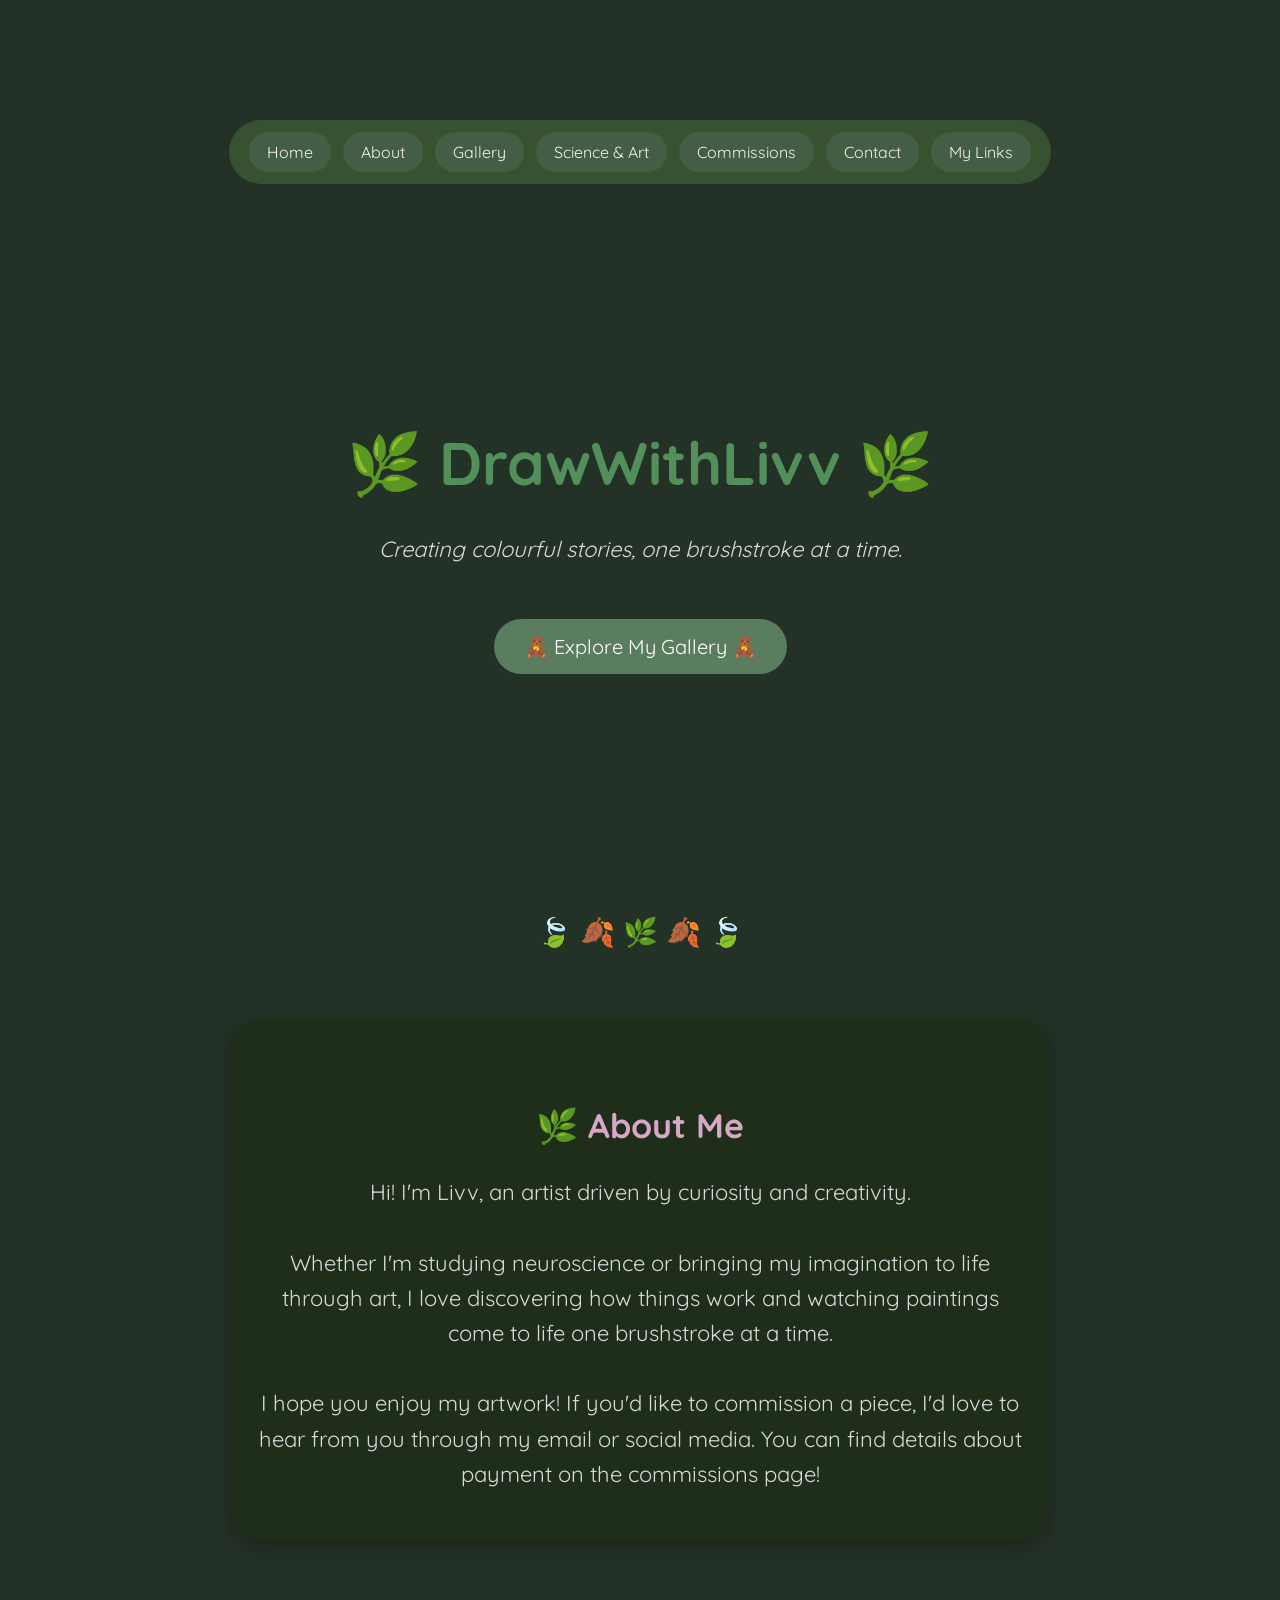
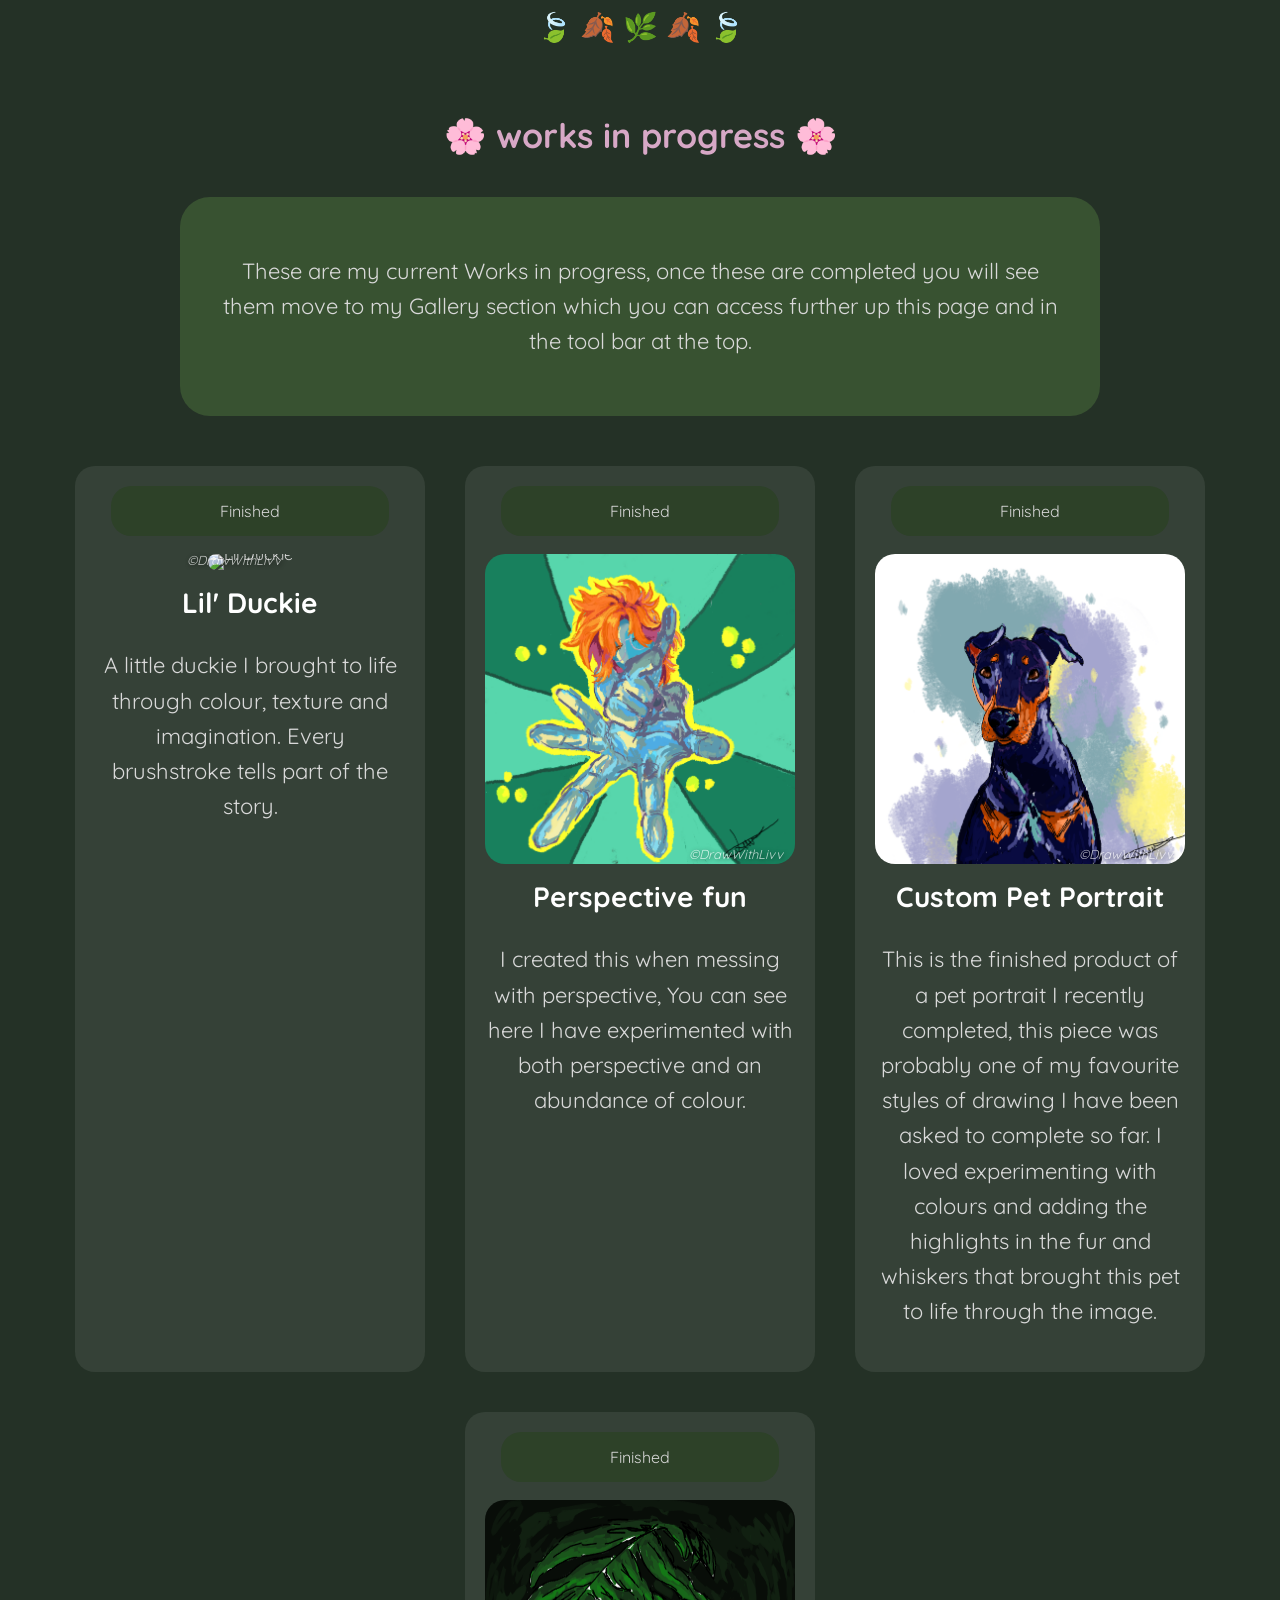
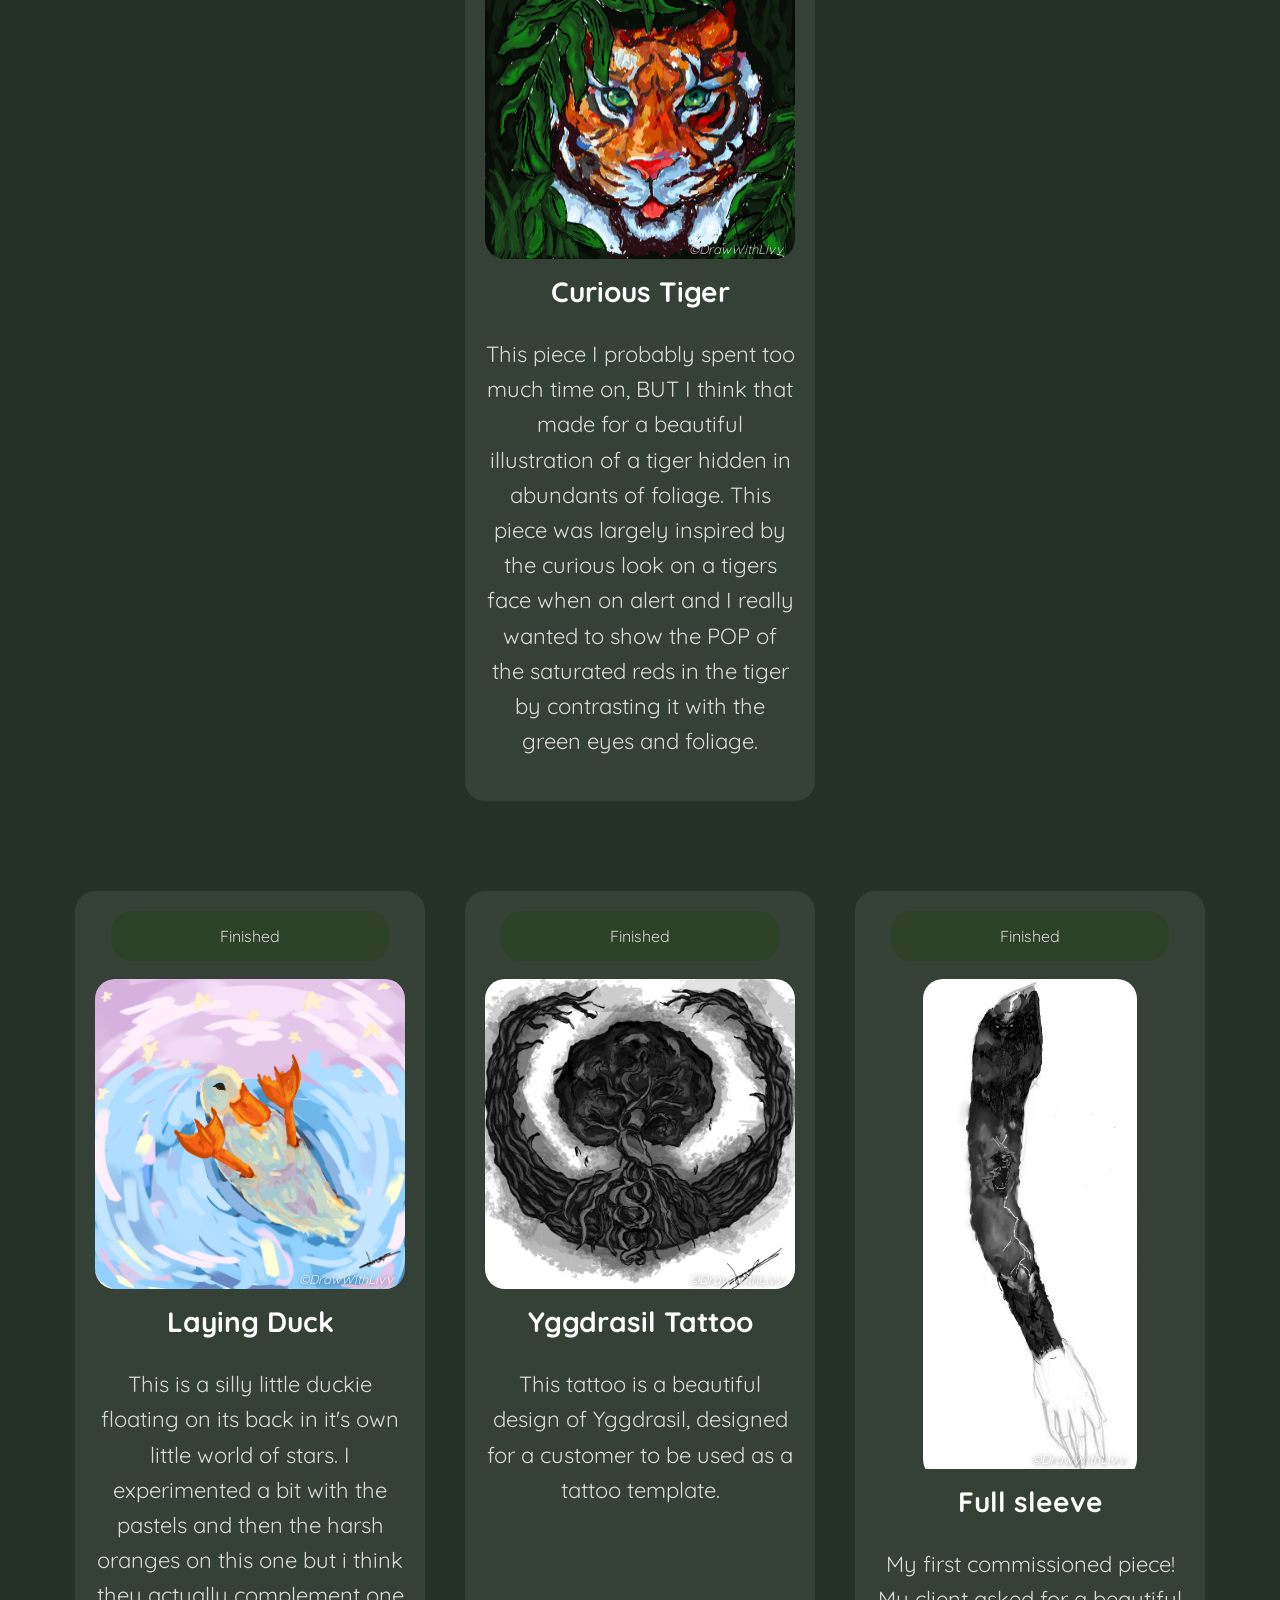
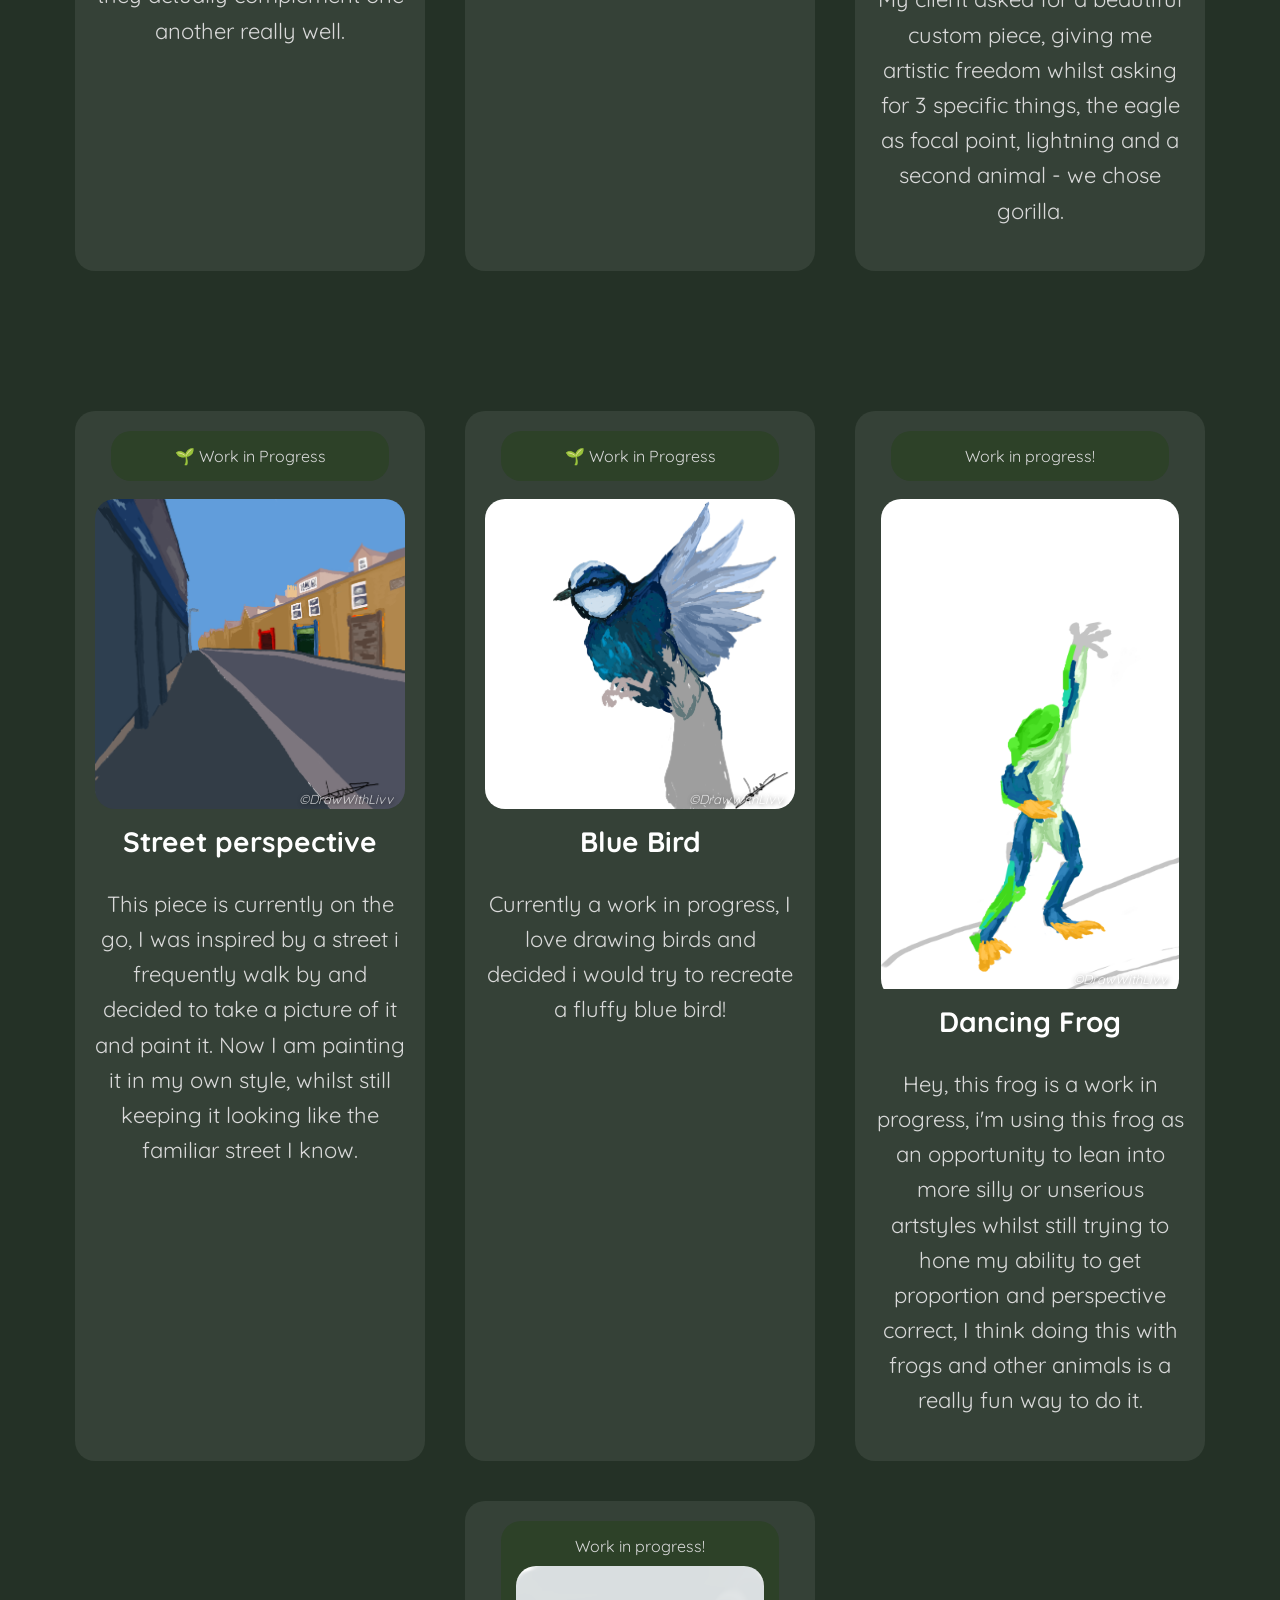
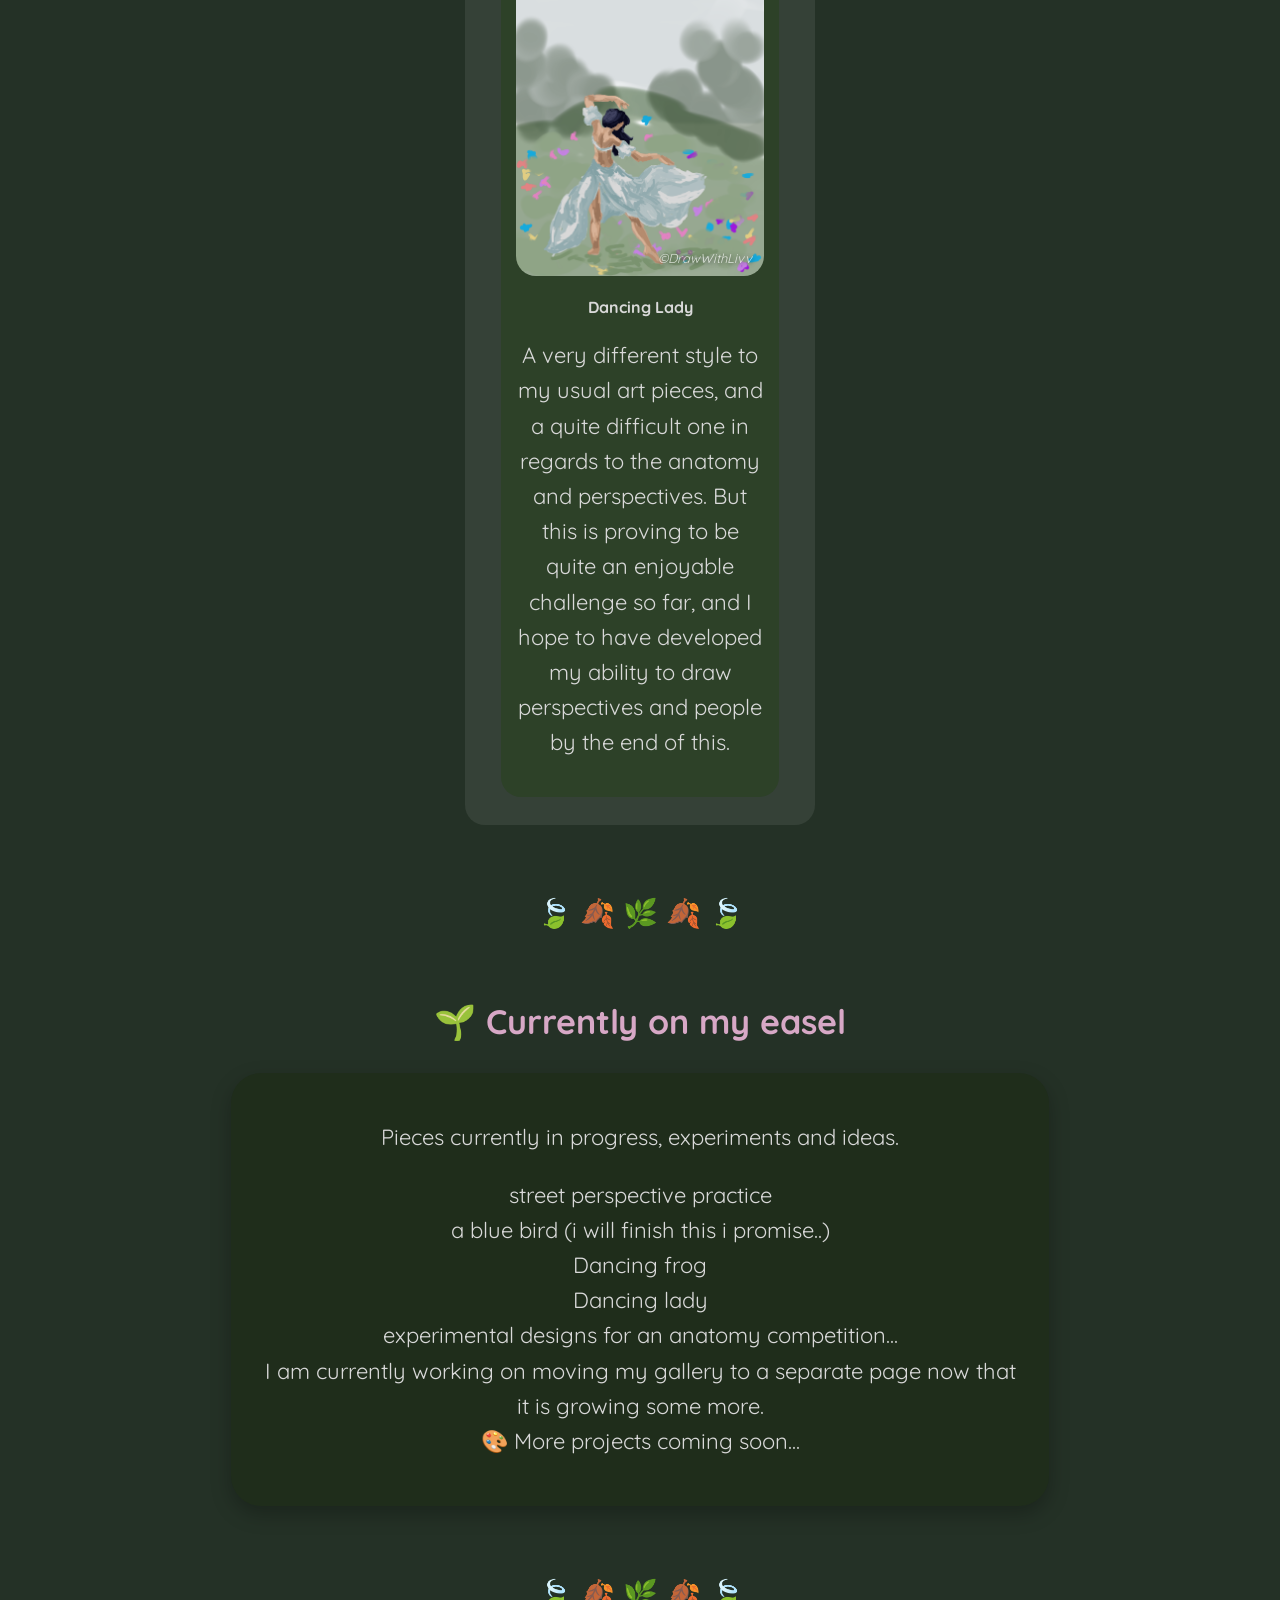
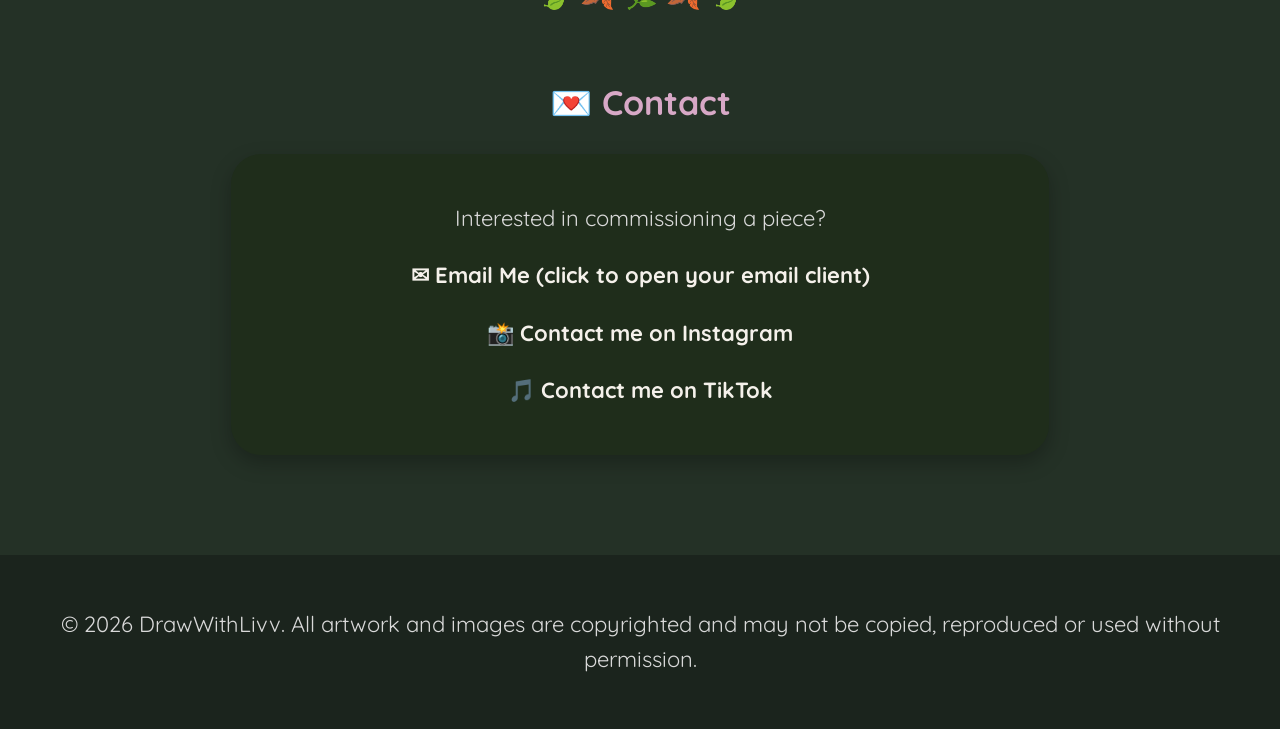
==== commit dc964535: "Update print statement from 'Hello' to 'Goodbye'" ====
--- a/index.html
+++ b/index.html
@@ -36,7 +36,7 @@
     <nav>
         <a href="index.html">Home</a>
         <a href="about.html">About</a>
-        <a href="index.html#art">Gallery</a>
+        <a href="Gallery.html#art">Gallery</a>
         <a href="science-art.html#art">Science & Art</a>
         <a href="commissions.html">Commissions</a>
         <a href="index.html#contact">Contact</a>
@@ -95,22 +95,13 @@
 
     <section id="art">
 
-        <h2>🌸 Sneak peak at my Gallery 🌸</h2>
+        <h2>🌸 works in progress 🌸</h2>
 
         <div class="intro-box">
 
             <p>
-
-                Welcome to my little collection of artwork!
-
-                <br><br>
-
-                Here you'll find illustrations inspired by animals, nature and imagination. Every piece is created with care, and I hope they bring a little warmth and joy.
-
-                <br><br>
-
-                While I've spent many years creating traditional artwork, I've only recently begun my journey into digital illustration. This gallery will continue to grow as I complete new pieces, and I'm excited to share that journey with you.
-
+These are my current Works in progress, once these are completed you will see them move to my Gallery section which you can access further up this page and in the tool bar at the top. 
+            
             </p>
 
         </div>
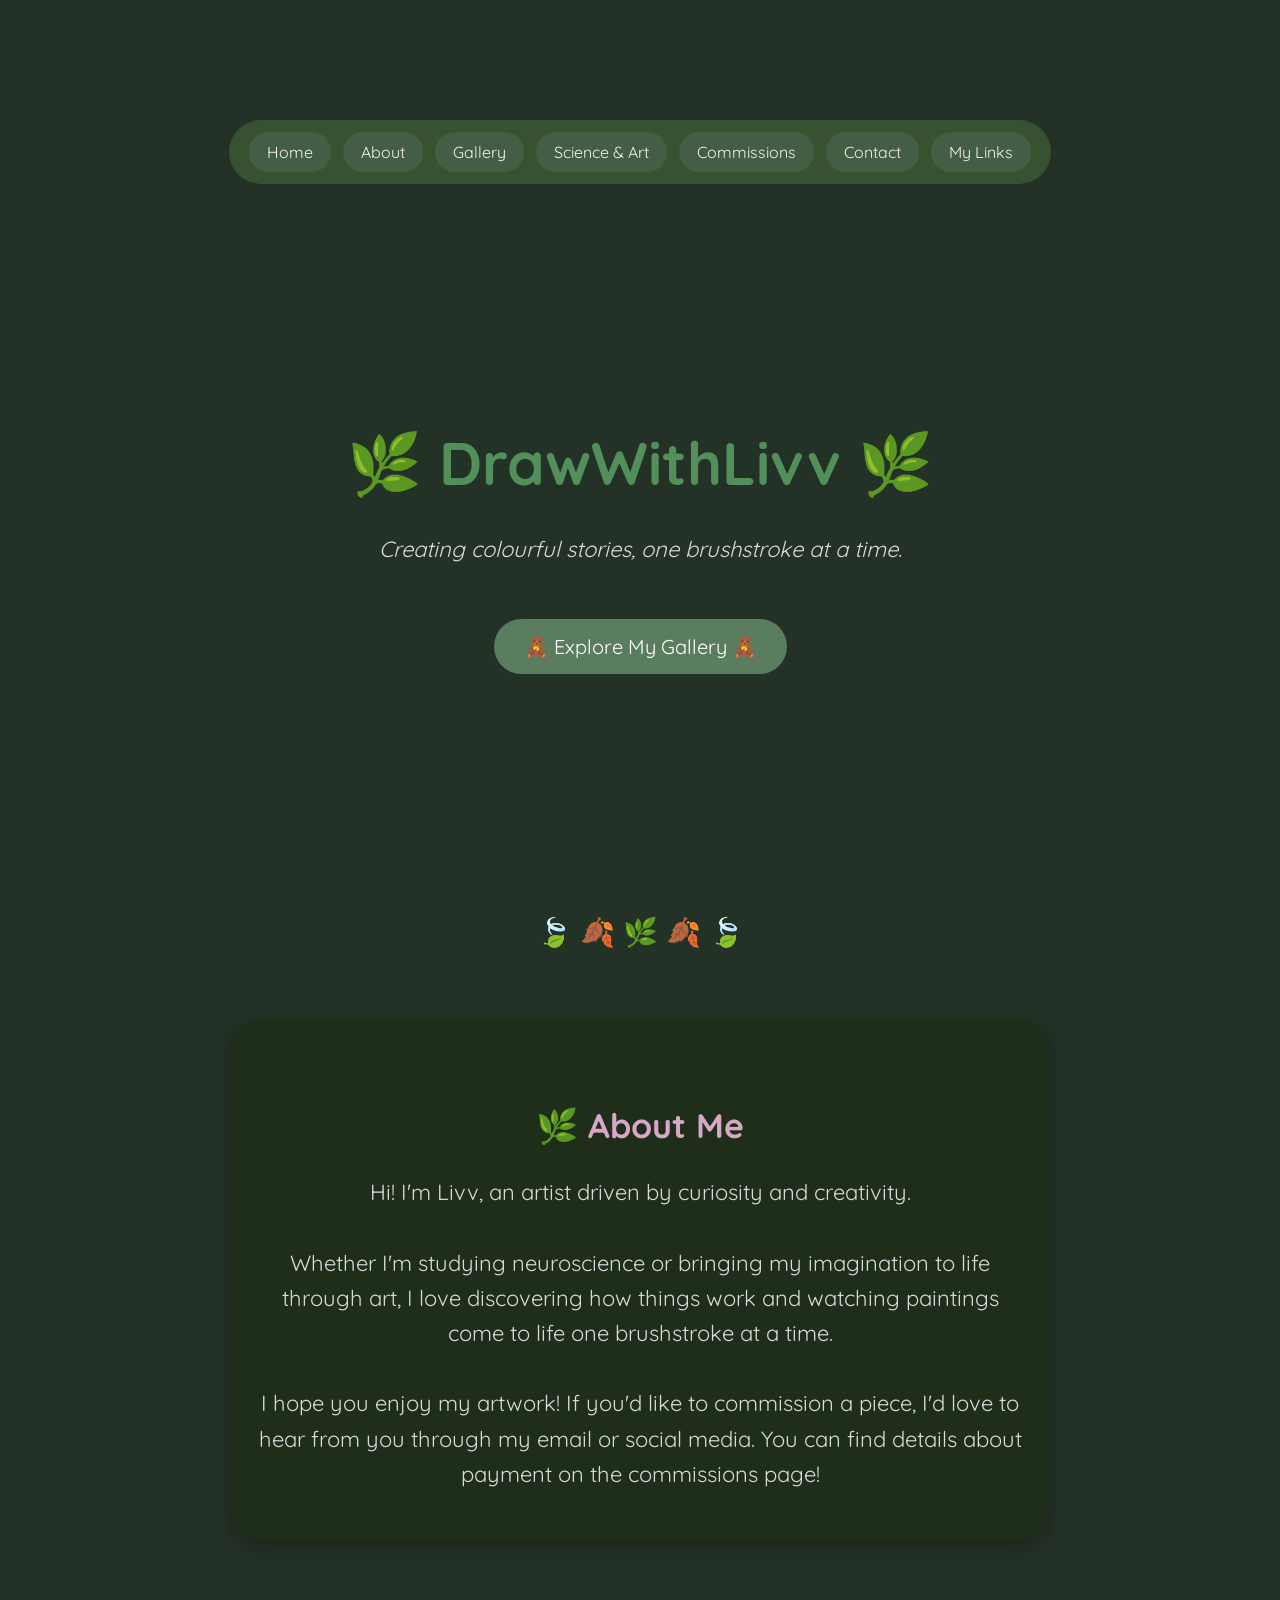
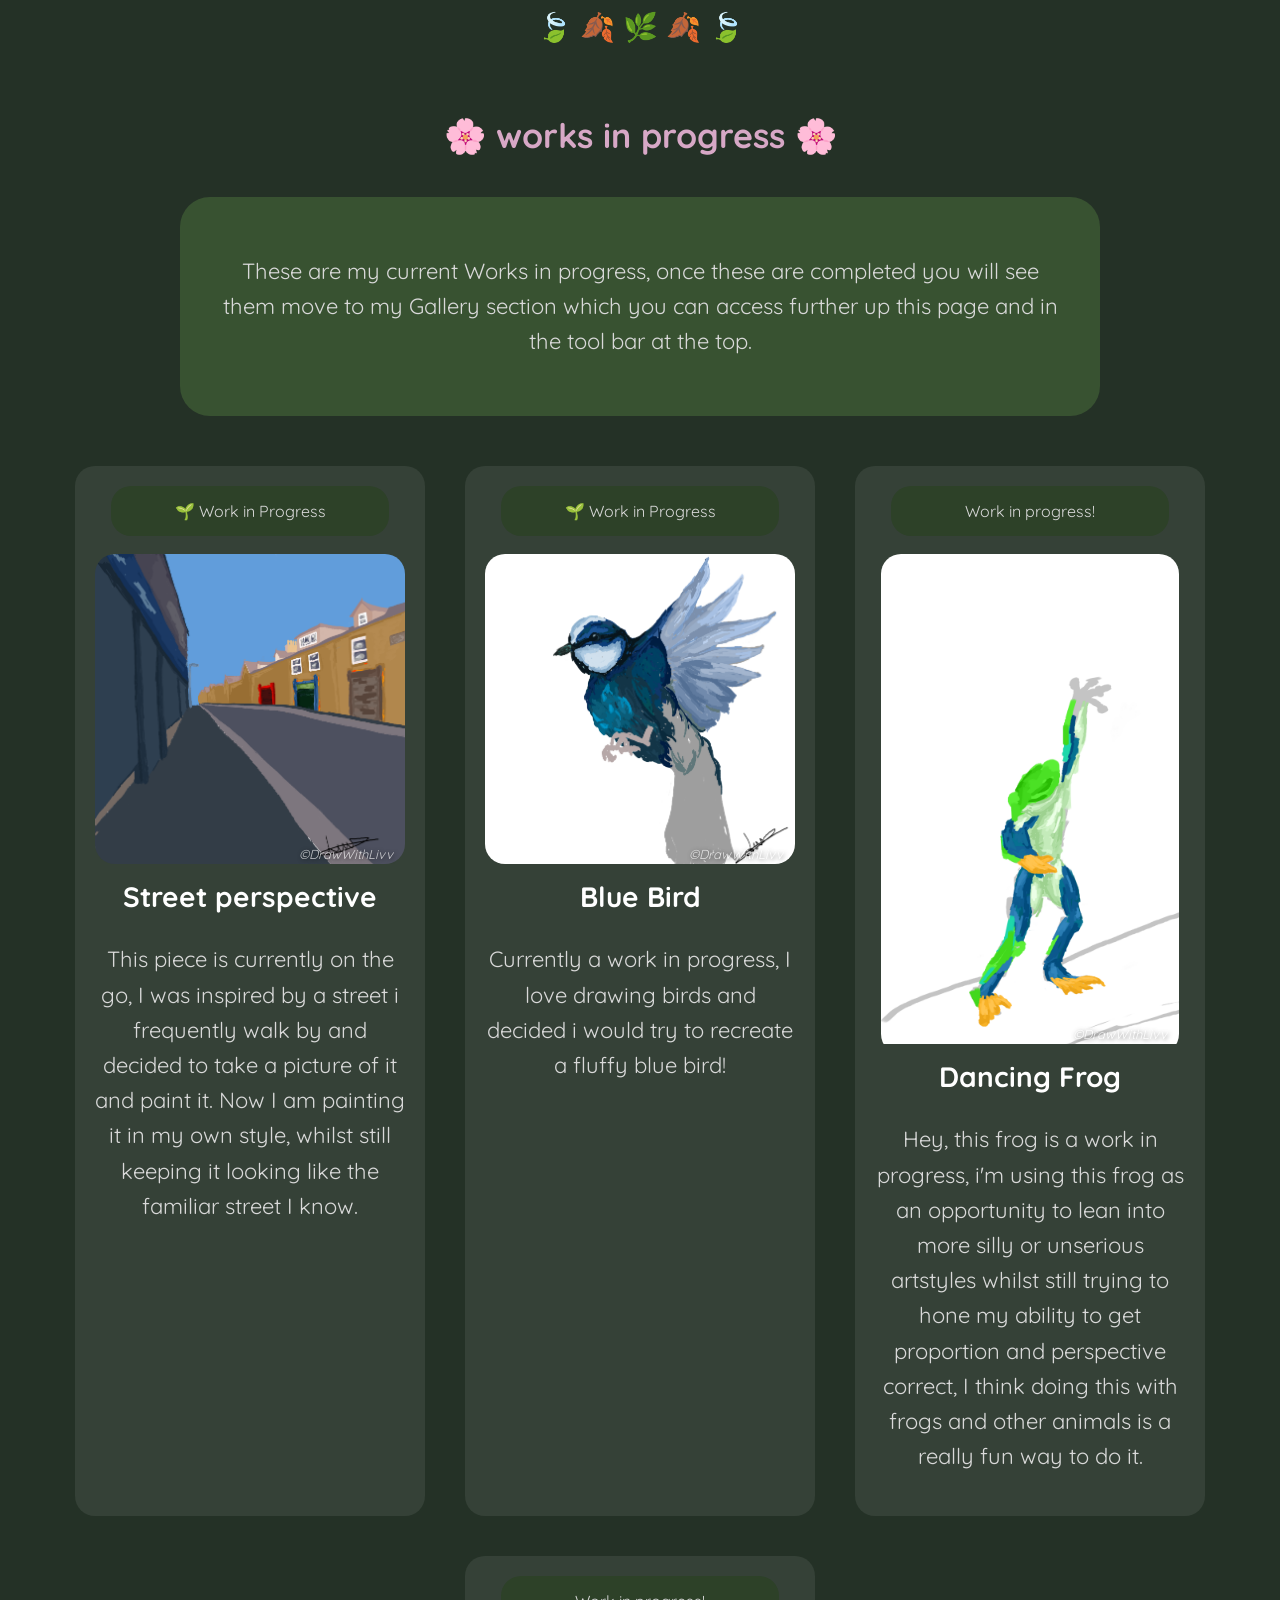
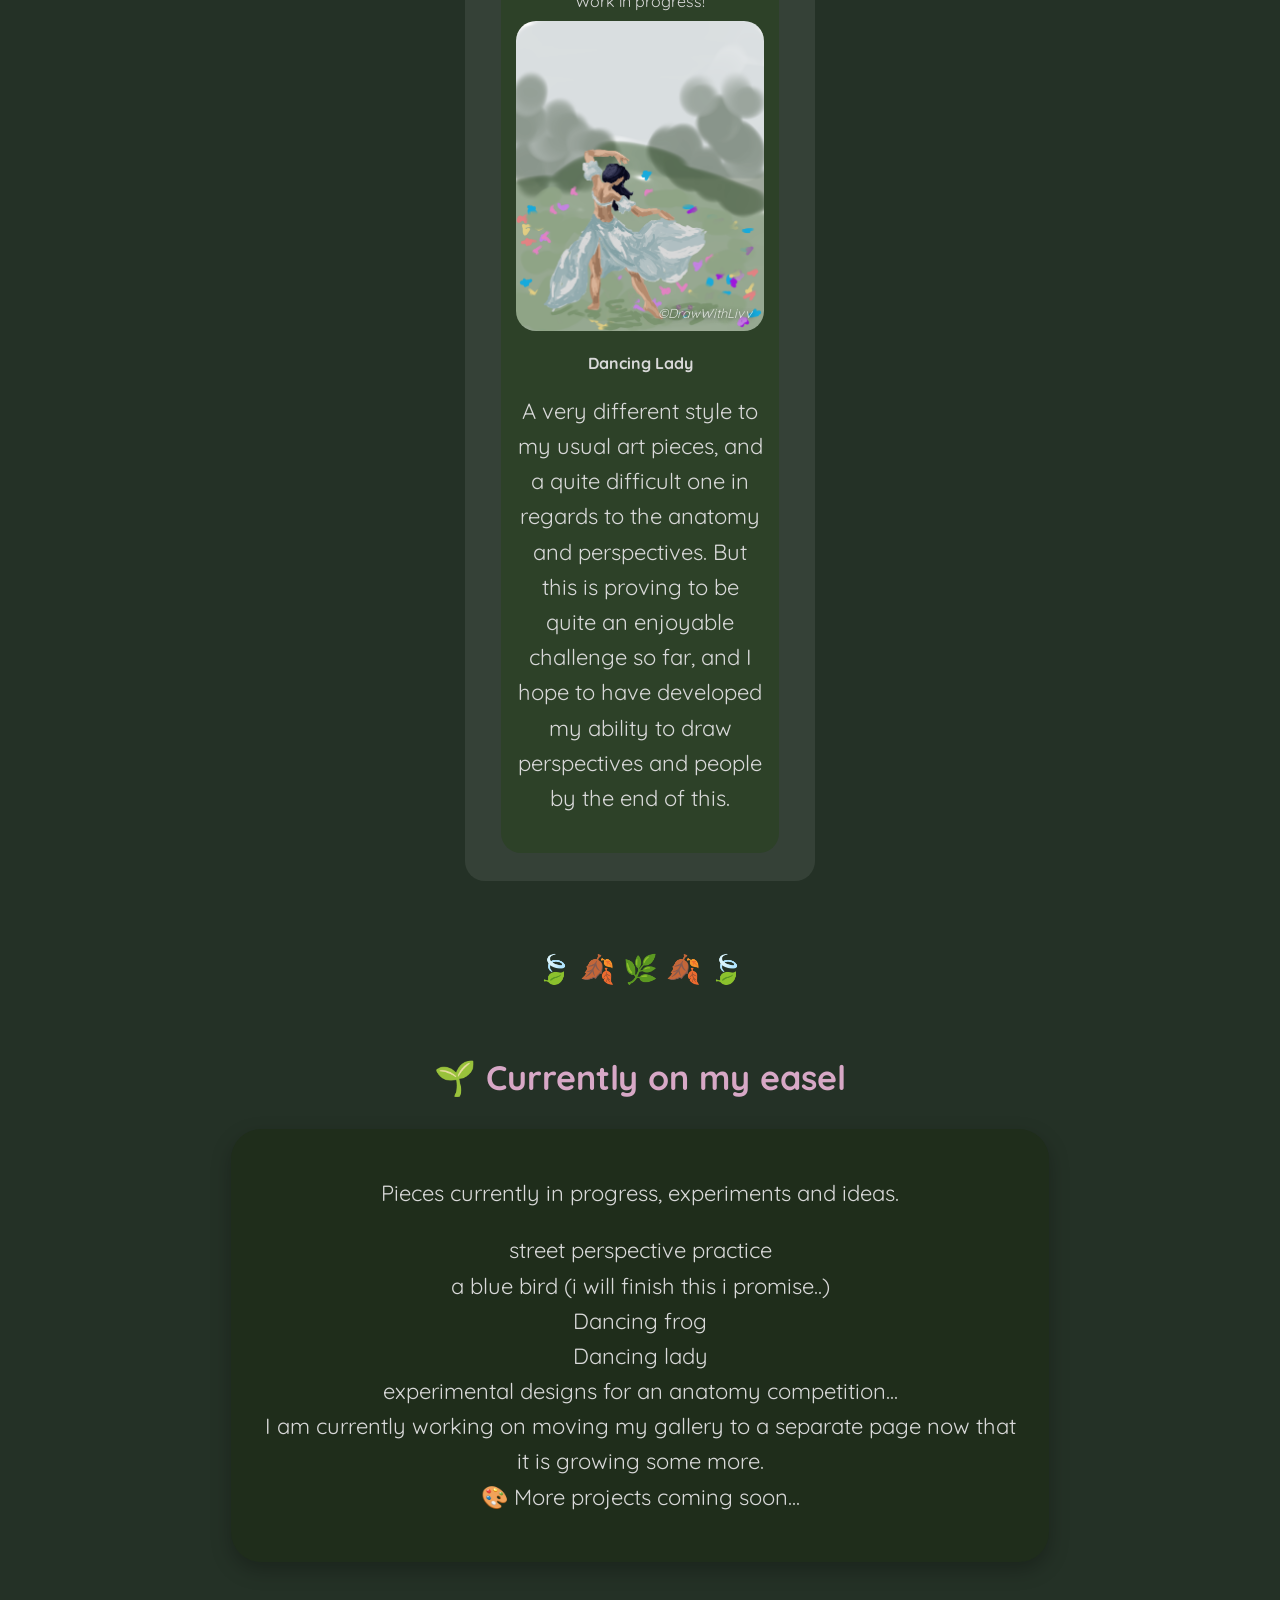
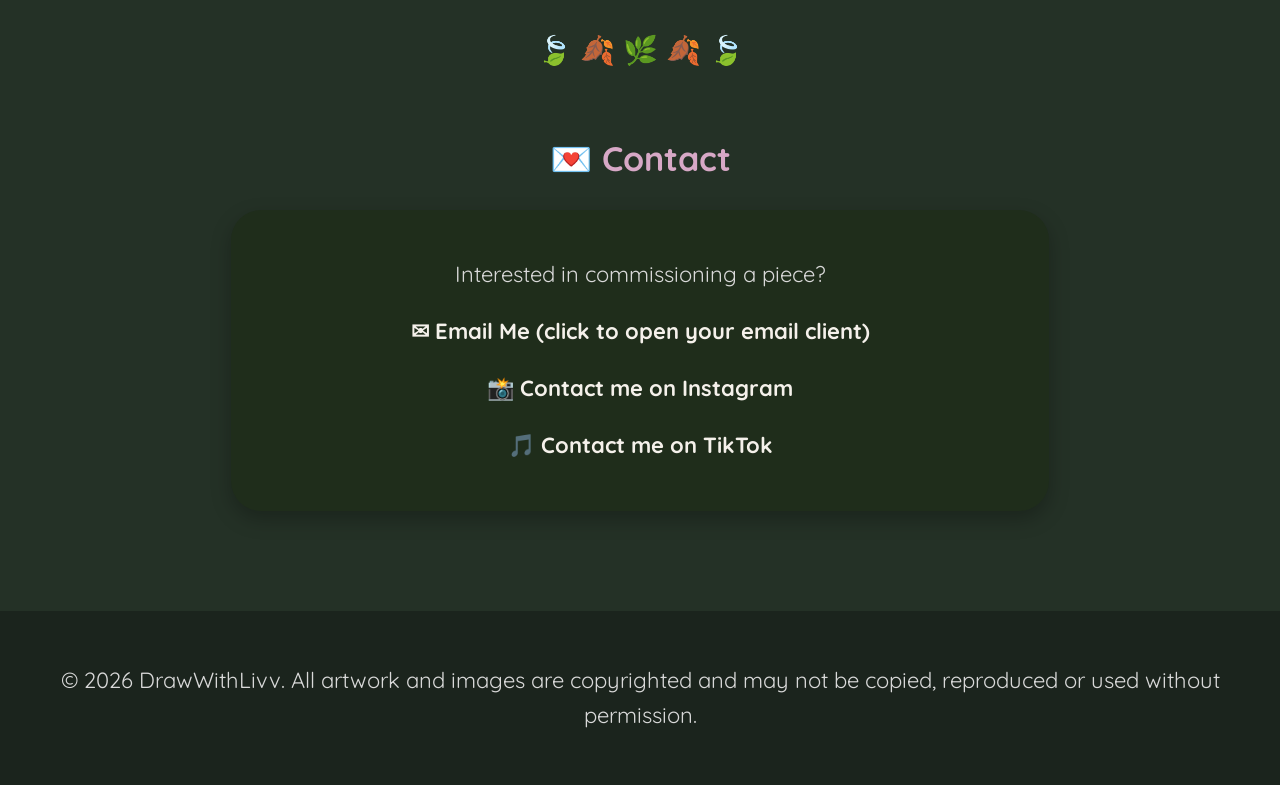
==== commit c9fd14c6: "Update index.html" ====
--- a/index.html
+++ b/index.html
@@ -105,282 +105,6 @@
             </p>
 
         </div>
-
-
-        <!-- Finished pieces -->
-
-        <section class="gallery">
-
-
-            <!-- Lil' Duckie -->
-
-            <div class="artwork">
-
-                <div class="work-status">
-                    <span class="badge finished">
-                        Finished
-                    </span>
-                </div>
-
-                <div class="image-container">
-
-                    <div class="image-wrapper">
-
-                        <img
-                            src="my duckie.livv.png"
-                            alt="Lil'Duckie"
-                            class="gallery-image"
-                            onclick="openImage(this)"
-                        >
-
-                        <span class="watermark">©DrawWithLivv</span>
-
-                    </div>
-
-                </div>
-
-                <h3>Lil' Duckie</h3>
-
-                <p>
-                    A little duckie I brought to life through colour,
-                    texture and imagination.
-                    Every brushstroke tells part of the story.
-                </p>
-
-            </div>
-
-
-            <!-- OC drawing fun -->
-
-            <div class="artwork">
-
-                <div class="work-status">
-                    <span class="badge finished">
-                        Finished
-                    </span>
-                </div>
-
-                <div class="image-container">
-
-                    <div class="image-wrapper">
-
-                        <img
-                            src="oc.png"
-                            alt="Original Character"
-                            class="gallery-image"
-                            onclick="openImage(this)"
-                        >
-
-                        <span class="watermark">©DrawWithLivv</span>
-
-                    </div>
-
-                </div>
-
-                <h3>Perspective fun</h3>
-
-                <p>
-                    I created this when messing with perspective,
-                    You can see here I have experimented with both
-                    perspective and an abundance of colour.
-                </p>
-
-            </div>
-
-
-            <!-- Atlas.L+M -->
-
-            <div class="artwork">
-
-                <div class="work-status">
-                    <span class="badge finished">
-                        Finished
-                    </span>
-                </div>
-
-                <div class="image-container">
-
-                    <div class="image-wrapper">
-
-                        <img
-                            src="Atlas.L+M.png"
-                            alt="Pet portrait"
-                            class="gallery-image"
-                            onclick="openImage(this)"
-                        >
-
-                        <span class="watermark">©DrawWithLivv</span>
-
-                    </div>
-
-                </div>
-
-                <h3>Custom Pet Portrait</h3>
-
-                <p>
-                    This is the finished product of a pet portrait I recently
-                    completed, this piece was probably one of my favourite styles
-                    of drawing I have been asked to complete so far. I loved
-                    experimenting with colours and adding the highlights in the
-                    fur and whiskers that brought this pet to life through the image.
-                </p>
-
-            </div>
-
-
-            <!-- Tiger in the wild -->
-
-            <div class="artwork">
-
-                <div class="work-status">
-                    <span class="badge finished">
-                        Finished
-                    </span>
-                </div>
-
-                <div class="image-container">
-
-                    <div class="image-wrapper">
-
-                        <img
-                            src="tiger.png"
-                            alt="Curious Tiger"
-                            class="gallery-image"
-                            onclick="openImage(this)"
-                        >
-
-                        <span class="watermark">©DrawWithLivv</span>
-
-                    </div>
-
-                </div>
-
-                <h3>Curious Tiger</h3>
-
-                <p>
-                    This piece I probably spent too much time on, BUT I think
-                    that made for a beautiful illustration of a tiger hidden
-                    in abundants of foliage. This piece was largely inspired
-                    by the curious look on a tigers face when on alert and I
-                    really wanted to show the POP of the saturated reds in the
-                    tiger by contrasting it with the green eyes and foliage.
-                </p>
-
-            </div>
-
-            
- <!-- Duck -->
-<section class="gallery extra-gallery">
-
-            <div class="artwork">
-
-                <div class="work-status">
-                    <span class="badge finished">
-                        Finished
-                    </span>
-                </div>
-
-                <div class="image-container">
-
-                    <div class="image-wrapper">
-
-                        <img
-                            src="duck.png.png"
-                            alt="Laying Duck"
-                            class="gallery-image"
-                            onclick="openImage(this)"
-                        >
-
-                        <span class="watermark">©DrawWithLivv</span>
-
-                    </div>
-
-                </div>
-
-                <h3>Laying Duck</h3>
-
-                <p>
-                    This is a silly little duckie floating on its back in it's own little world of stars. I experimented a bit with the pastels and then the harsh oranges on this one but i think they actually complement one another really well.
-                </p>
-
-            </div>
-
-     
-            <!-- Yggdrasil tattoo -->
-
-            <div class="artwork">
-
-                <div class="work-status">
-                    <span class="badge finished">
-                        Finished
-                    </span>
-                </div>
-
-                <div class="image-container">
-
-                    <div class="image-wrapper">
-
-                        <img
-                            src="yggdrasil jude commis.png"
-                            alt="Yggdrasil Tattoo"
-                            class="gallery-image"
-                            onclick="openImage(this)"
-                        >
-
-                        <span class="watermark">©DrawWithLivv</span>
-
-                    </div>
-
-                </div>
-
-                <h3>Yggdrasil Tattoo</h3>
-
-                <p>
-                    This tattoo is a beautiful design of Yggdrasil, designed for a customer to be used as a tattoo template.
-                </p>
-
-            </div>
-
-
-            <!-- Full Sleeve Commission -->
-
-            <div class="artwork">
-
-                <div class="work-status">
-                    <span class="badge finished">
-                        Finished
-                    </span>
-                </div>
-
-                <div class="image-container">
-
-                    <div class="image-wrapper">
-
-                        <img
-                            src="sleeve.jpg"
-                            alt="Tattoo Custom Piece"
-                            class="gallery-image"
-                            onclick="openImage(this)"
-                        >
-
-                        <span class="watermark">©DrawWithLivv</span>
-
-                    </div>
-
-                </div>
-
-                <h3>Full sleeve</h3>
-
-                <p>
-                    My first commissioned piece! My client asked for a beautiful
-                    custom piece, giving me artistic freedom whilst asking for
-                    3 specific things, the eagle as focal point, lightning
-                    and a second animal - we chose gorilla.
-                </p>
-
-            </div>
-
-        </section>
         
         <!-- Unfinished pieces -->
 
